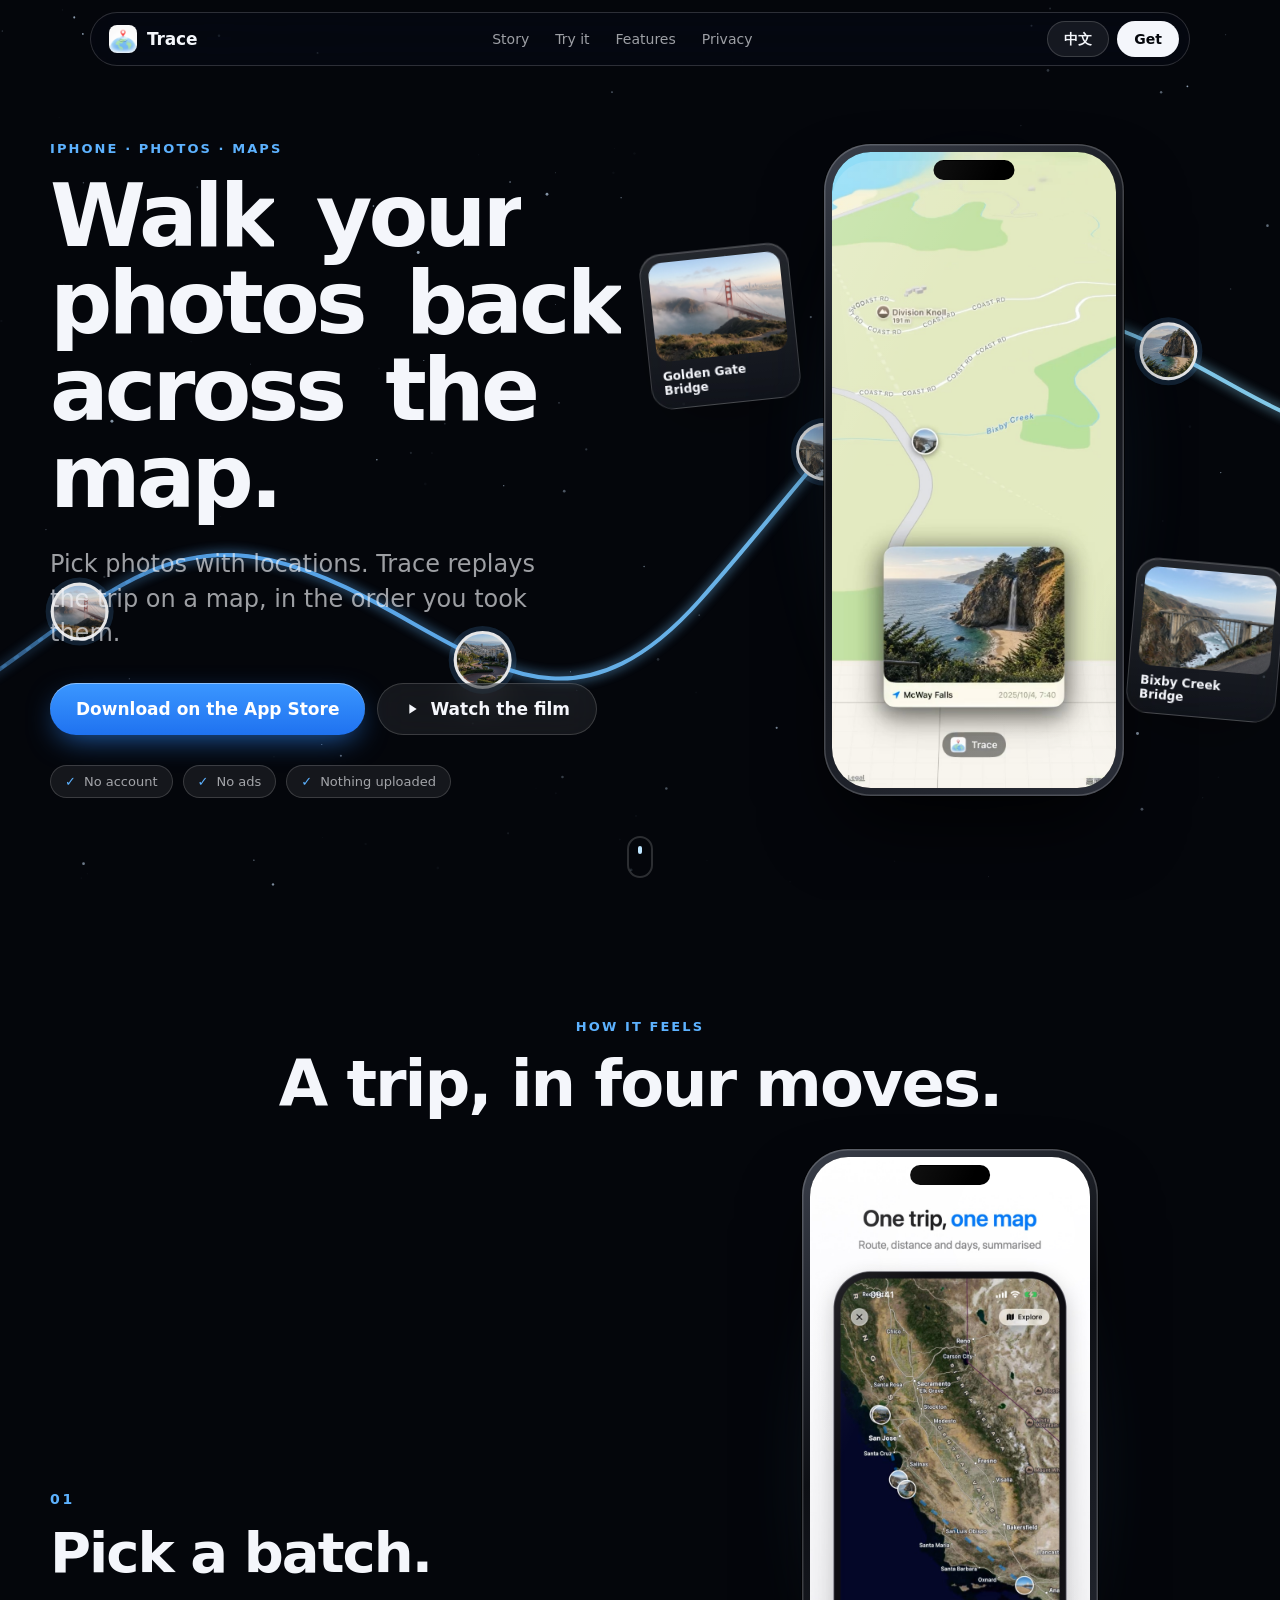
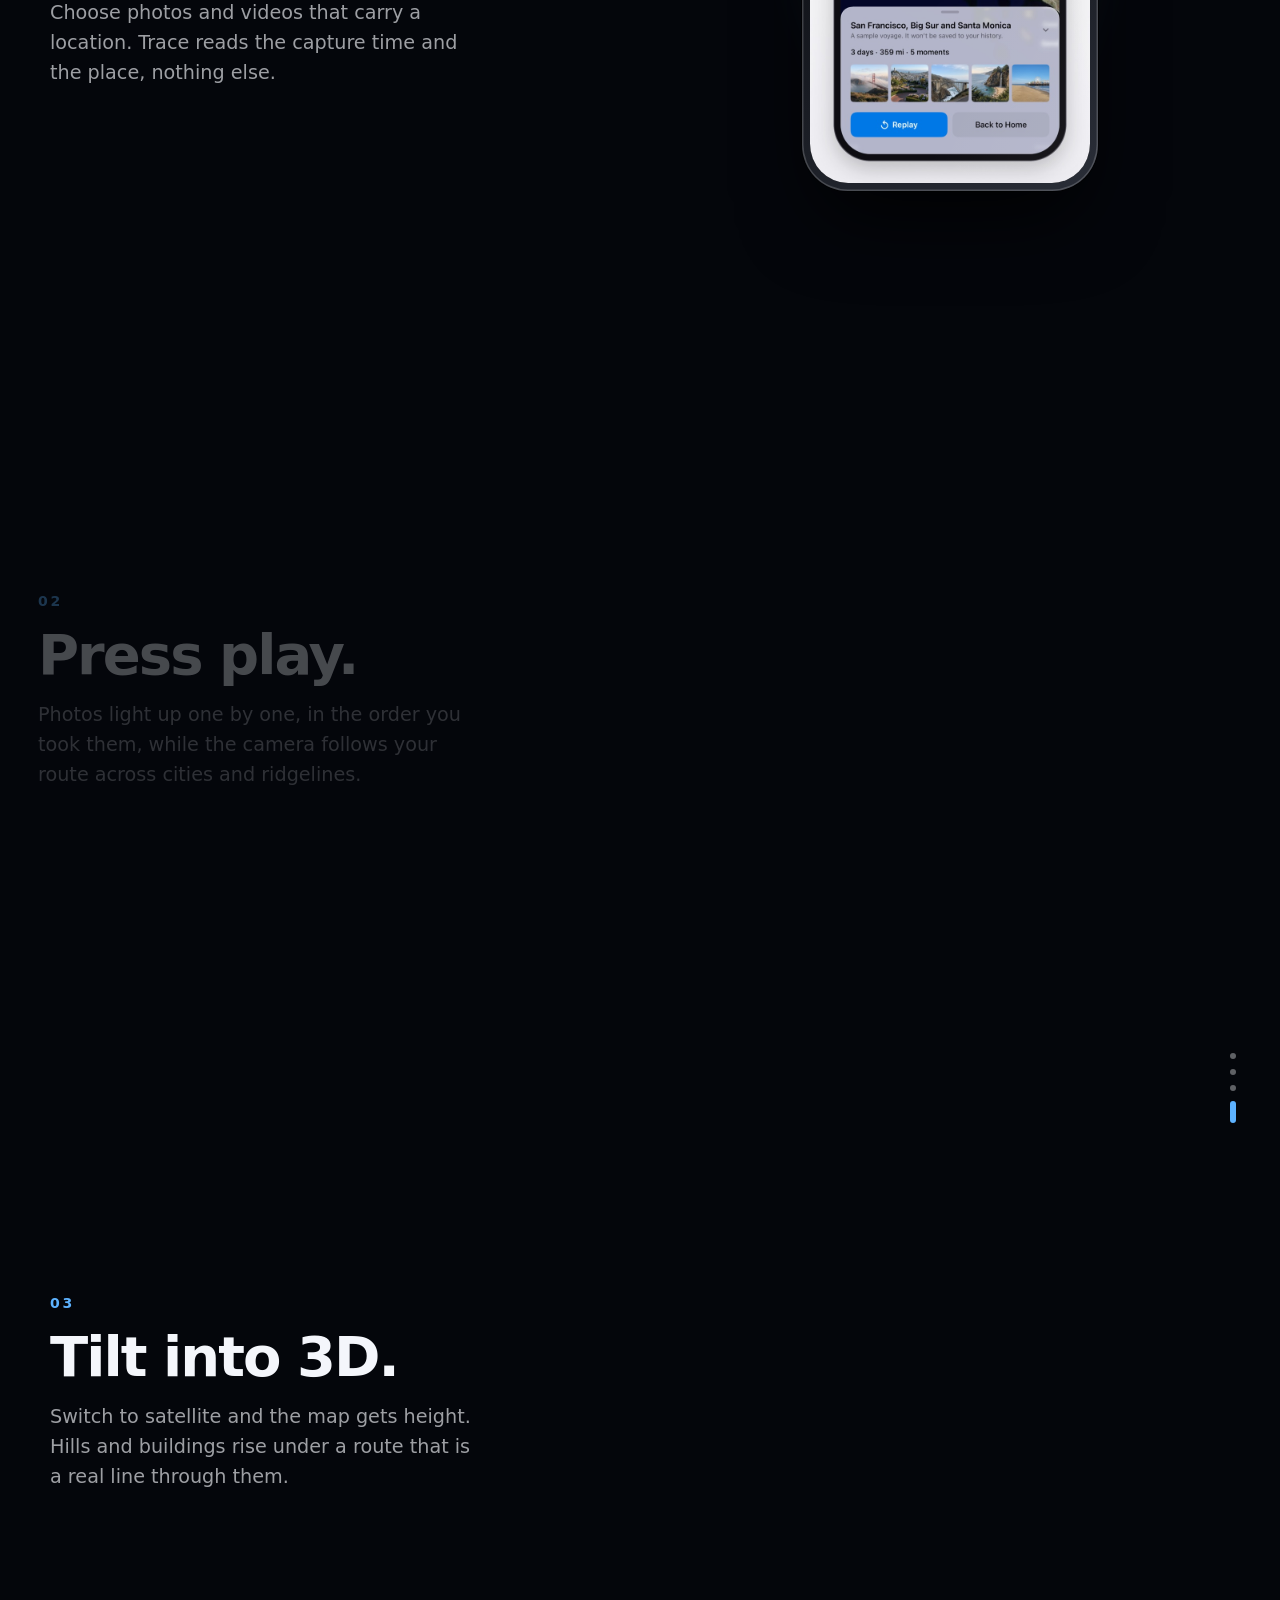
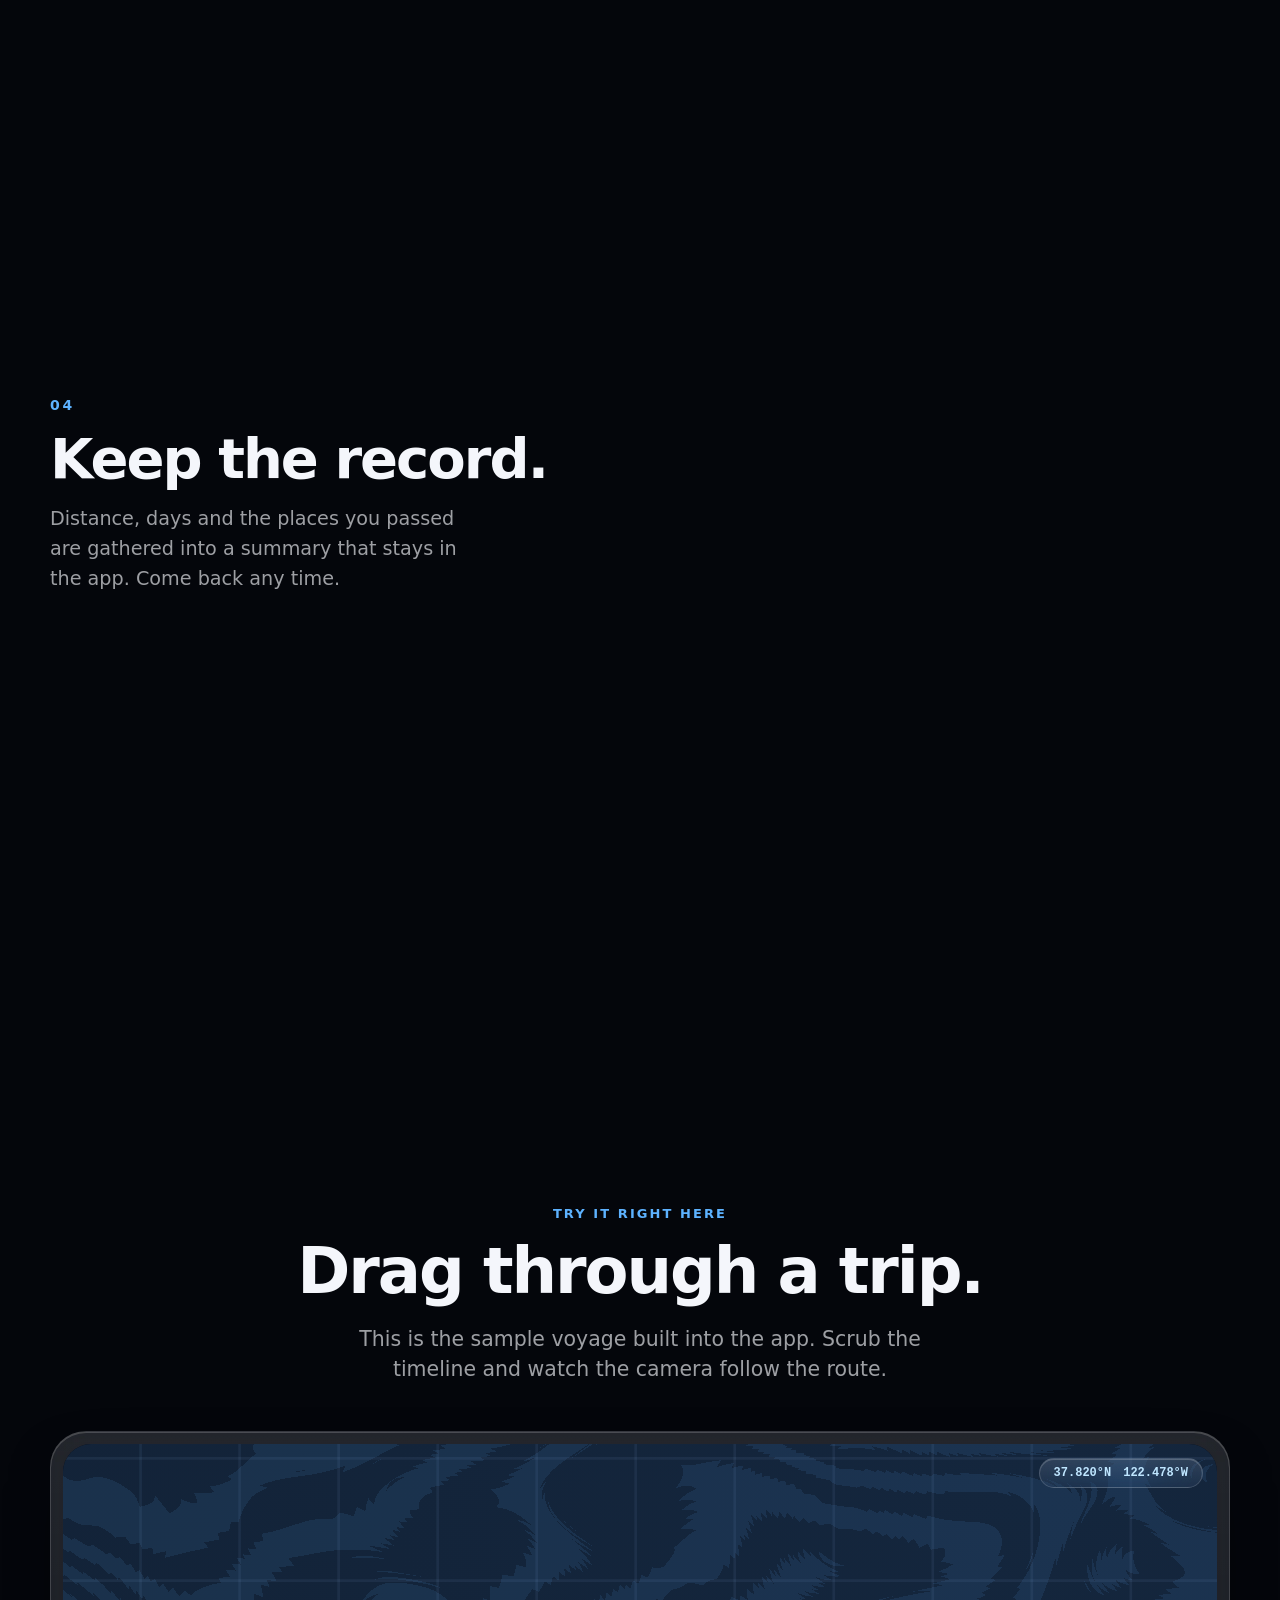
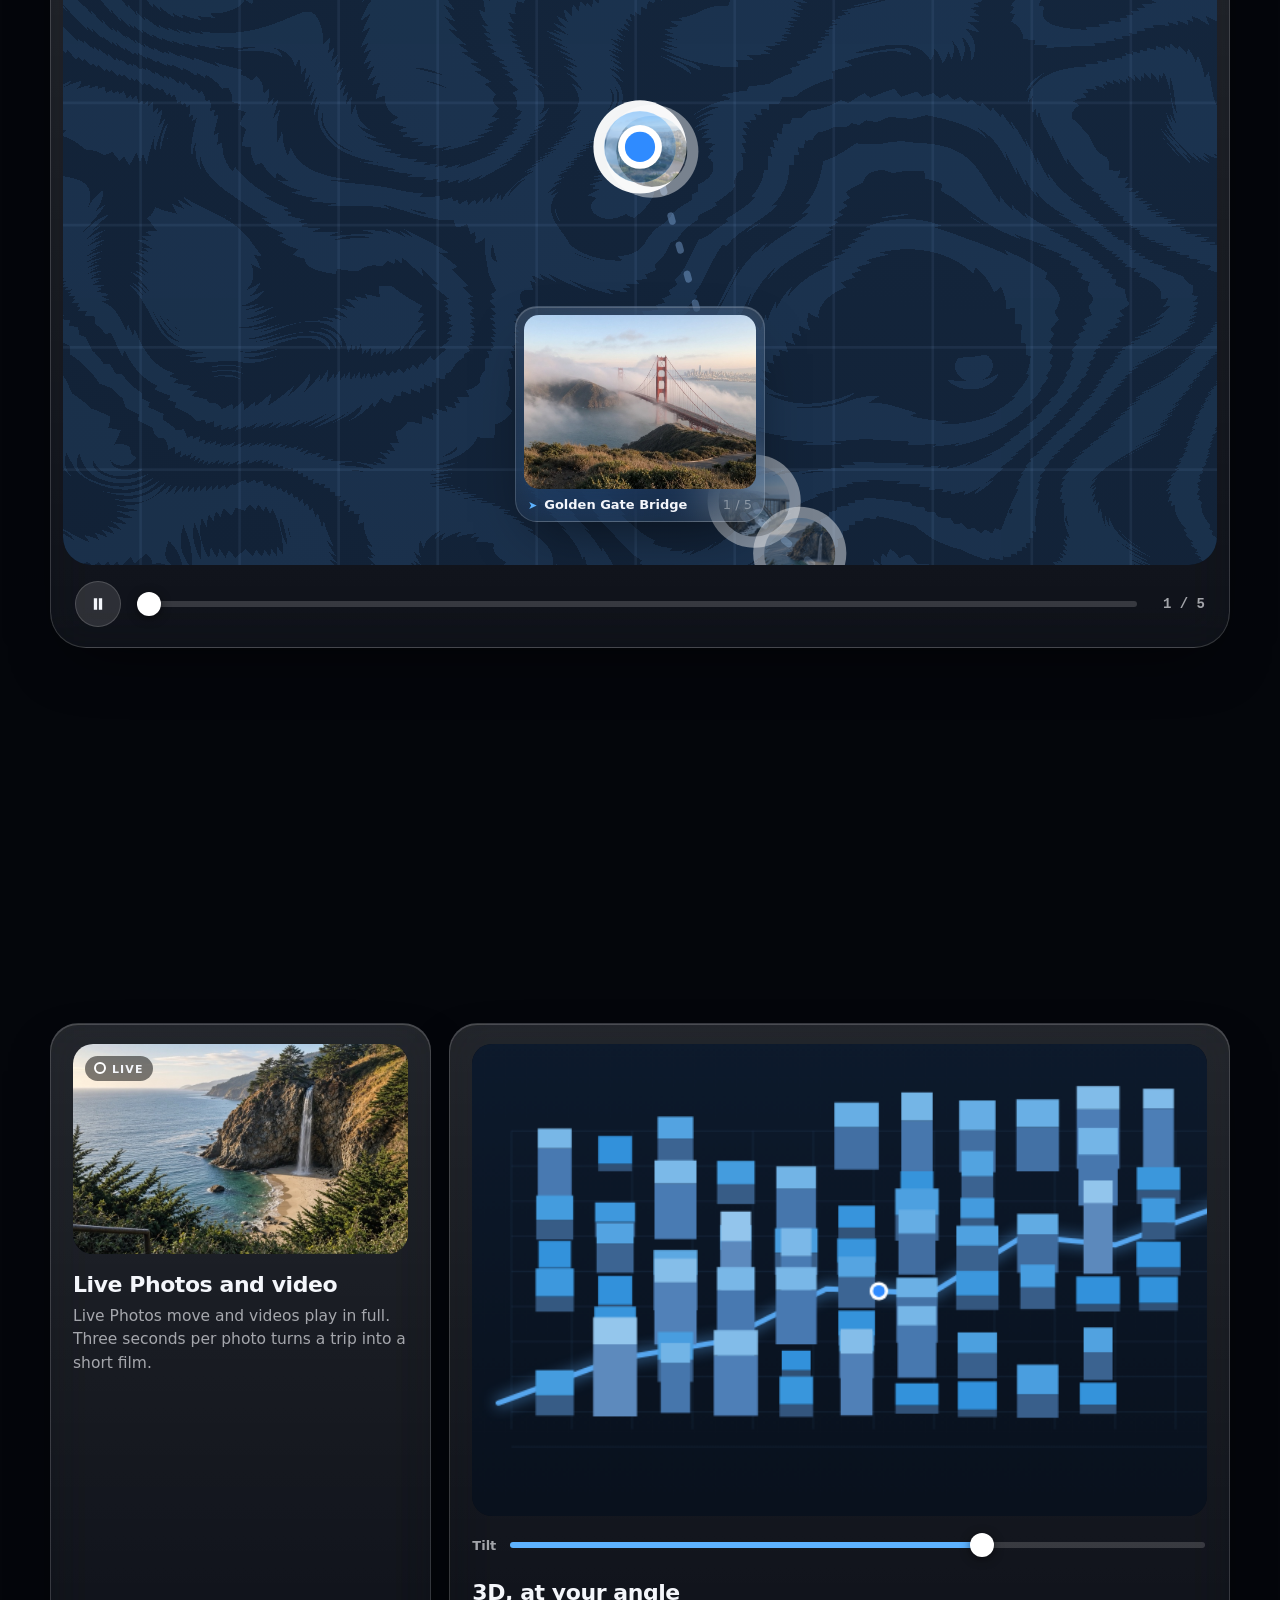
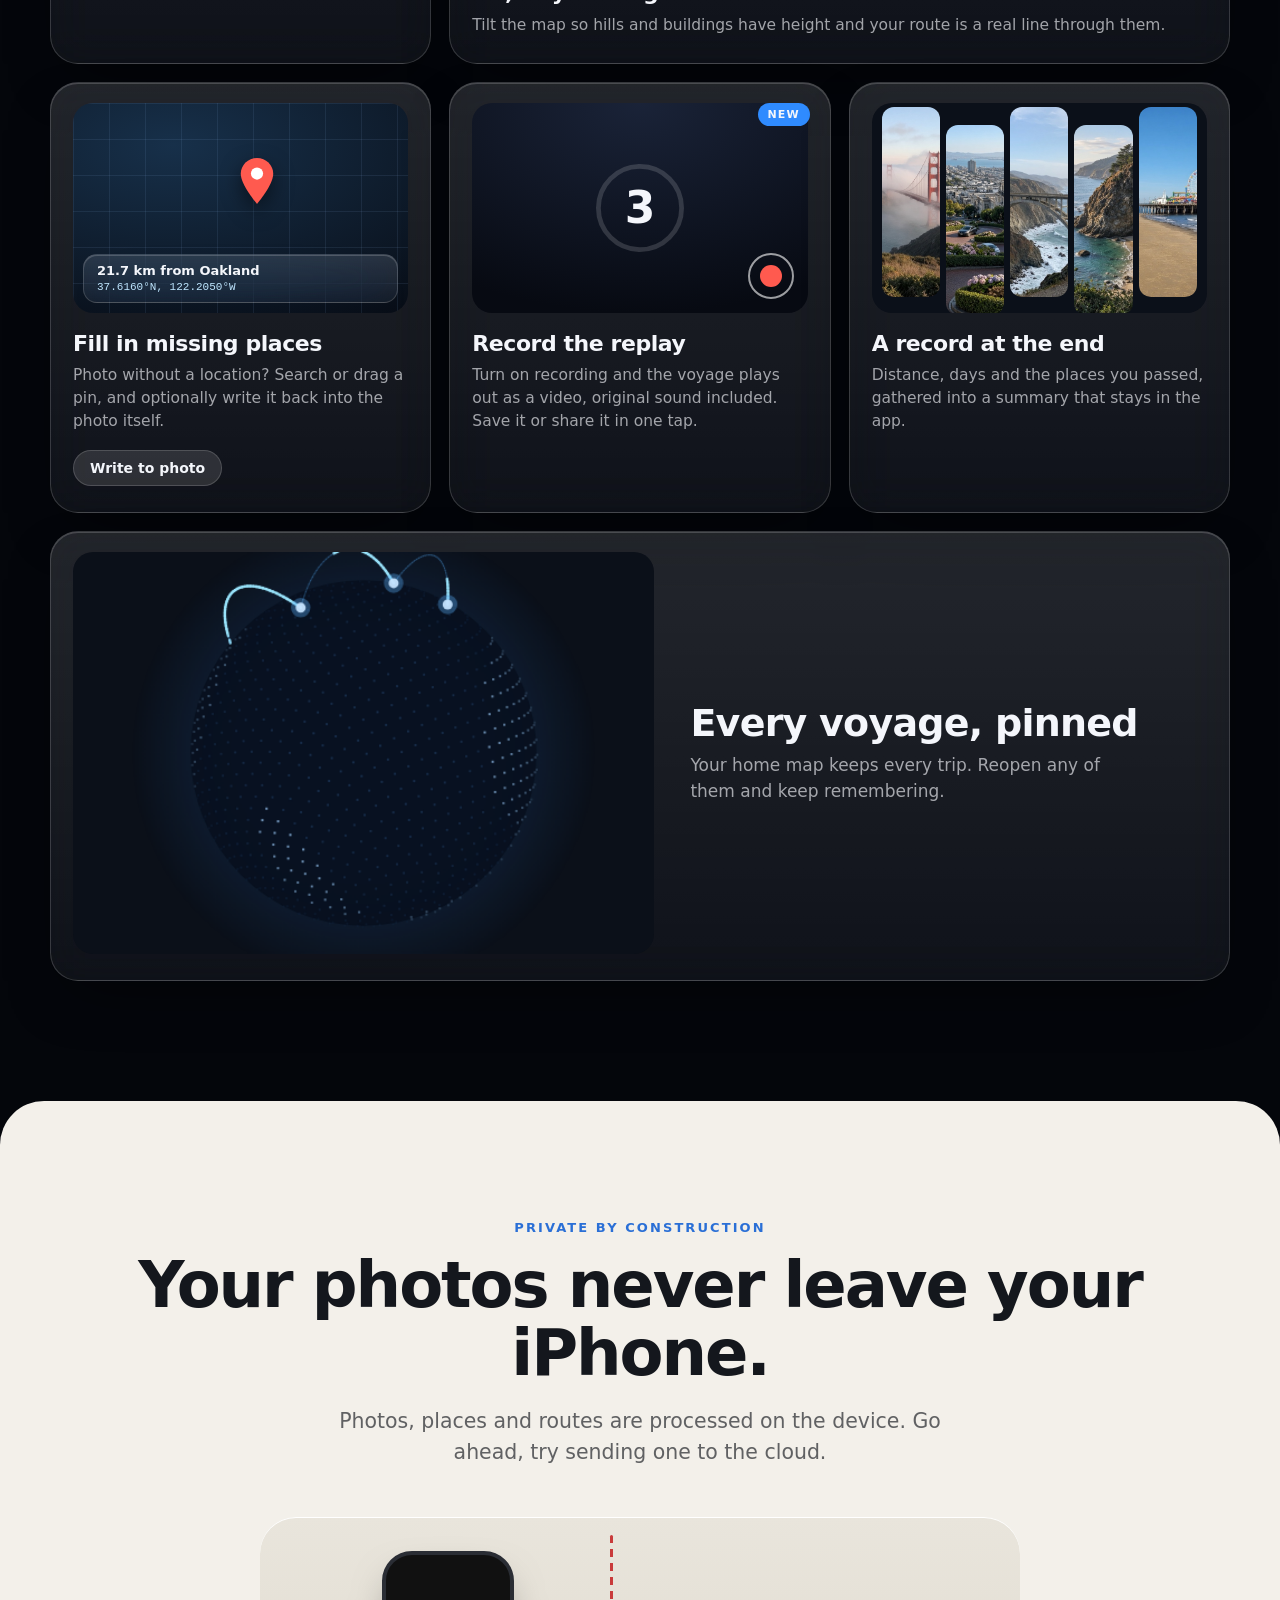
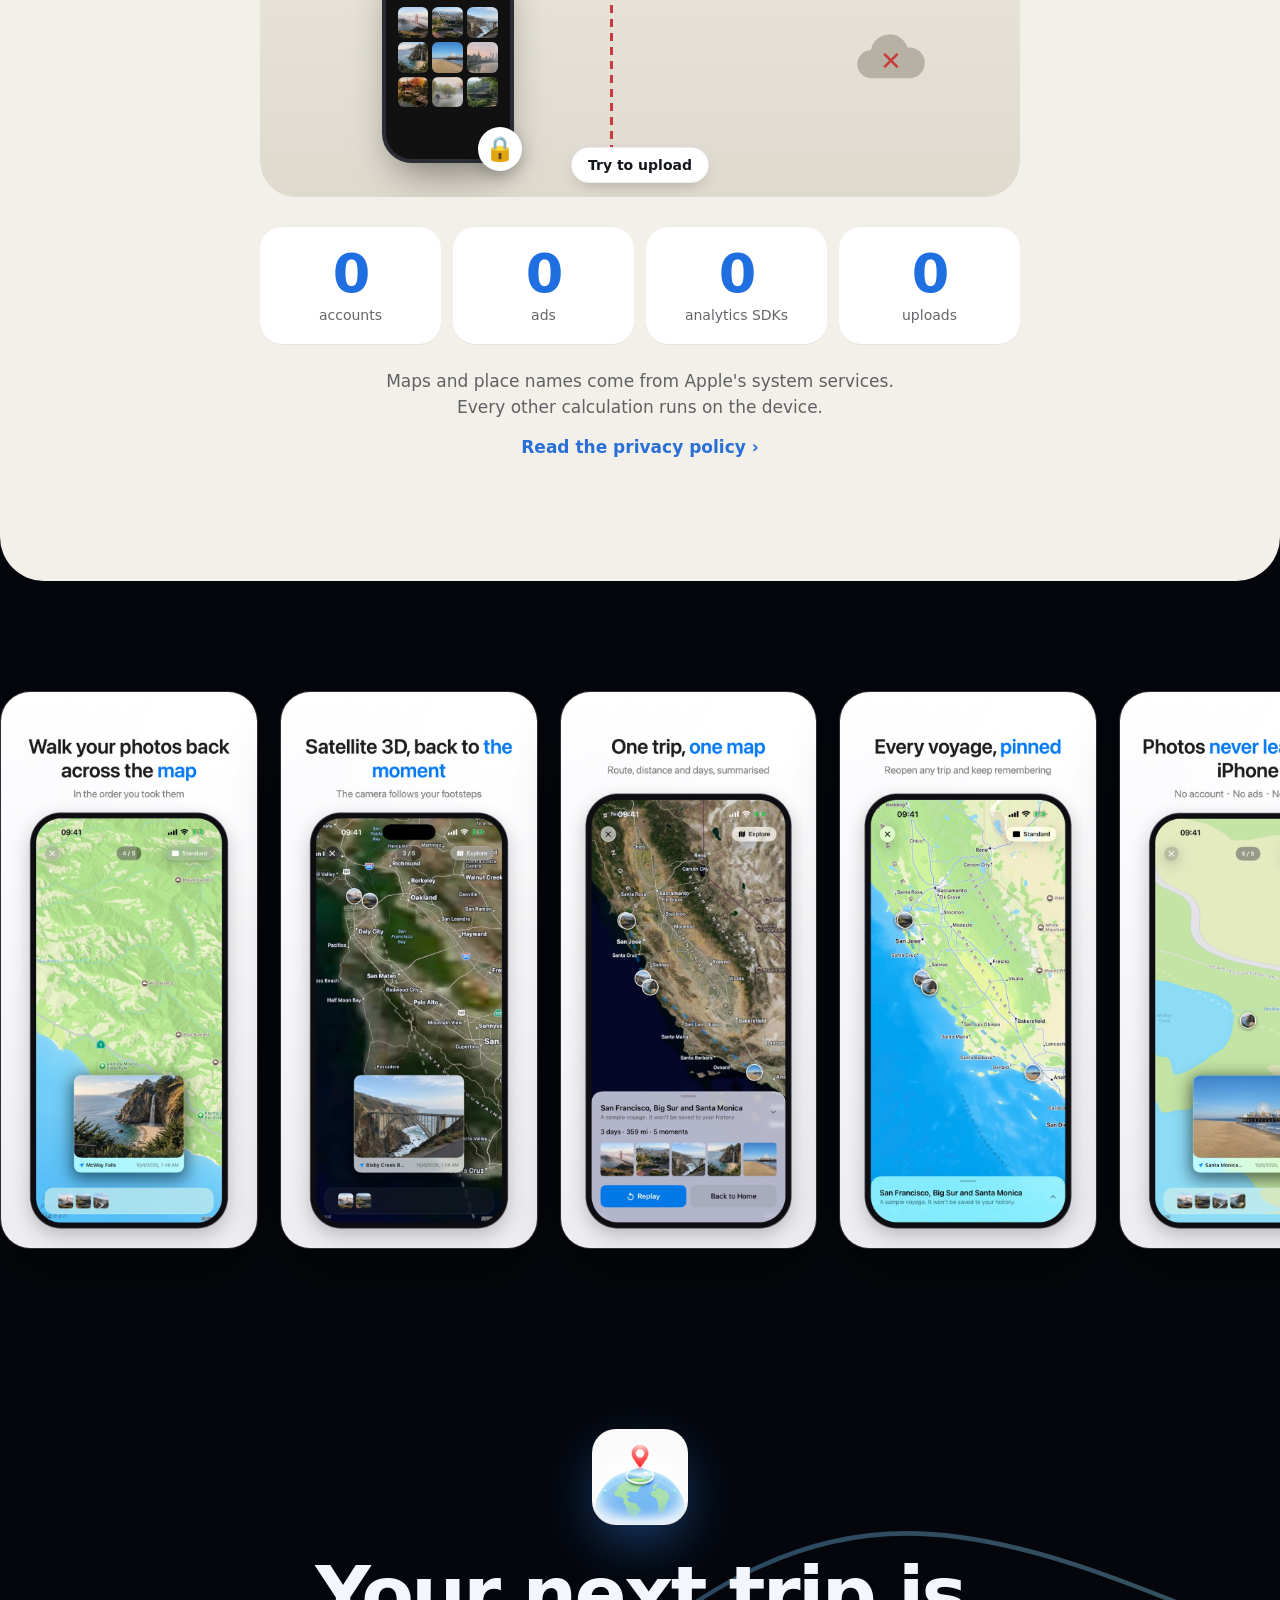
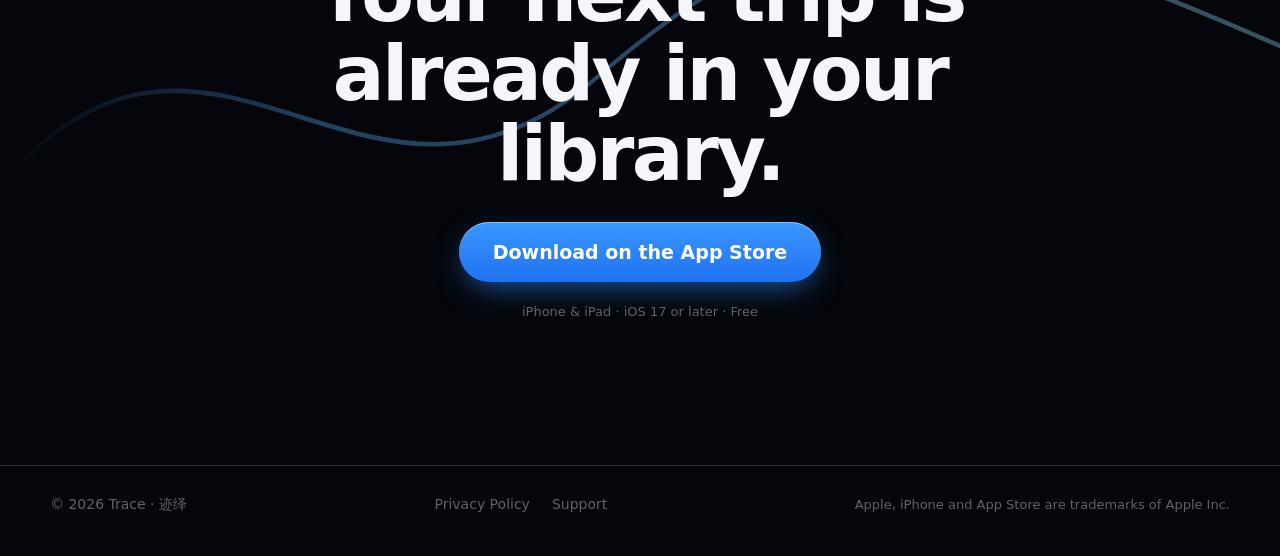
==== index.html @ 9867c567 "feat: Trace 官网 v2（滚动叙事、交互演示、代码生成宣传片） Co-Authored-By: Claude Sonnet 5.5 <noreply@anthropic.com>" ====
<!DOCTYPE html>
<html lang="en">
<head>
<meta charset="utf-8">
<meta name="viewport" content="width=device-width, initial-scale=1, viewport-fit=cover">
<title>Trace · Walk your photos back across the map</title>
<meta name="description" content="Trace (迹绎) replays your photos on a map in the order you took them. 3D satellite view, Live Photos, video export. No account, no ads, no uploads.">
<meta name="theme-color" content="#04060b">
<meta property="og:title" content="Trace · Walk your photos back across the map">
<meta property="og:description" content="Replay every trip on a map. Everything stays on your iPhone.">
<meta property="og:image" content="assets/brand/og.jpg">
<meta name="apple-itunes-app" content="app-id=6769310458">
<link rel="icon" href="assets/brand/icon.png">
<link rel="apple-touch-icon" href="assets/brand/icon.png">
<link rel="stylesheet" href="css/style.css">
</head>
<body>
<canvas id="stars" aria-hidden="true"></canvas>

<!-- NAV -->
<header class="nav" id="nav">
  <a class="nav__brand" href="#top" aria-label="Trace"><img src="assets/brand/icon.png" alt="" width="28" height="28"><span>Trace</span></a>
  <nav class="nav__links" aria-label="Sections">
    <a href="#story" data-i18n="nav_story">Story</a>
    <a href="#scrub" data-i18n="nav_try">Try it</a>
    <a href="#features" data-i18n="nav_features">Features</a>
    <a href="#privacy" data-i18n="nav_privacy">Privacy</a>
  </nav>
  <div class="nav__right">
    <button class="pill pill--ghost" id="langBtn" type="button" aria-label="Language">中文</button>
    <a class="pill pill--solid store" href="https://apps.apple.com/app/id6769310458" data-i18n="get">Get</a>
  </div>
</header>

<main id="top">

<!-- HERO -->
<section class="hero" id="hero">
  <svg class="hero__route" id="heroRoute" viewBox="0 0 1600 900" preserveAspectRatio="xMidYMid slice" aria-hidden="true">
    <defs>
      <linearGradient id="rg" x1="0" x2="1"><stop offset="0" stop-color="#5db2ff" stop-opacity="0"/><stop offset=".25" stop-color="#5db2ff"/><stop offset="1" stop-color="#9be7ff"/></linearGradient>
      <filter id="glow" x="-20%" y="-20%" width="140%" height="140%"><feGaussianBlur stdDeviation="6" result="b"/><feMerge><feMergeNode in="b"/><feMergeNode in="SourceGraphic"/></feMerge></filter>
    </defs>
    <path id="heroPath" d="M-40 760 C 180 720, 260 520, 430 560 S 700 780, 860 600 S 1100 260, 1280 330 S 1500 520, 1660 300" fill="none" stroke="url(#rg)" stroke-width="3" stroke-linecap="round" stroke-dasharray="3 12" opacity=".5"/>
    <path id="heroPathLive" d="M-40 760 C 180 720, 260 520, 430 560 S 700 780, 860 600 S 1100 260, 1280 330 S 1500 520, 1660 300" fill="none" stroke="url(#rg)" stroke-width="4" stroke-linecap="round" filter="url(#glow)"/>
    <g id="heroPins"></g>
  </svg>

  <div class="hero__inner">
    <div class="hero__copy">
      <p class="eyebrow reveal" data-i18n="hero_eyebrow">iPhone · Photos · Maps</p>
      <h1 class="hero__title" id="heroTitle" data-i18n-words="hero_title">Walk your photos back across the map.</h1>
      <p class="hero__sub reveal" data-i18n="hero_sub">Pick photos with locations. Trace replays the trip on a map, in the order you took them.</p>
      <div class="hero__cta reveal">
        <a class="btn btn--primary store" href="https://apps.apple.com/app/id6769310458"><span data-i18n="cta_store">Download on the App Store</span></a>
        <a class="btn btn--glass" href="#film"><svg width="16" height="16" viewBox="0 0 24 24" fill="currentColor" aria-hidden="true"><path d="M8 5v14l11-7z"/></svg><span data-i18n="cta_film">Watch the film</span></a>
      </div>
      <ul class="hero__facts reveal">
        <li data-i18n="fact1">No account</li><li data-i18n="fact2">No ads</li><li data-i18n="fact3">Nothing uploaded</li>
      </ul>
    </div>

    <div class="hero__device" id="heroDevice">
      <div class="device tilt" data-tilt>
        <div class="device__glow"></div>
        <div class="device__body">
          <div class="device__screen">
            <video class="vid" data-vid="std" muted loop playsinline preload="metadata" aria-label="Trace replaying a trip on a 3D map"><source type="video/mp4"></video>
          </div>
          <i class="device__island"></i>
        </div>
      </div>
      <figure class="float float--a glass"><img src="assets/photos/goldengate.jpg" alt=""><figcaption data-i18n="chip_a">Golden Gate Bridge</figcaption></figure>
      <figure class="float float--b glass"><img src="assets/photos/bixby.jpg" alt=""><figcaption data-i18n="chip_b">Bixby Creek Bridge</figcaption></figure>
    </div>
  </div>
  <a class="scrollcue" href="#story" aria-label="Scroll"><span></span></a>
</section>

<!-- STORY (sticky device) -->
<section class="story" id="story">
  <div class="story__head wrap reveal">
    <p class="eyebrow" data-i18n="story_eyebrow">How it feels</p>
    <h2 class="h2" data-i18n="story_title">A trip, in four moves.</h2>
  </div>
  <div class="story__grid wrap">
    <div class="story__steps">
      <article class="step" data-step="0"><span class="step__n">01</span><h3 data-i18n="s1_t">Pick a batch.</h3><p data-i18n="s1_p">Choose photos and videos that carry a location. Trace reads the capture time and the place, nothing else.</p></article>
      <article class="step" data-step="1"><span class="step__n">02</span><h3 data-i18n="s2_t">Press play.</h3><p data-i18n="s2_p">Photos light up one by one, in the order you took them, while the camera follows your route across cities and ridgelines.</p></article>
      <article class="step" data-step="2"><span class="step__n">03</span><h3 data-i18n="s3_t">Tilt into 3D.</h3><p data-i18n="s3_p">Switch to satellite and the map gets height. Hills and buildings rise under a route that is a real line through them.</p></article>
      <article class="step" data-step="3"><span class="step__n">04</span><h3 data-i18n="s4_t">Keep the record.</h3><p data-i18n="s4_p">Distance, days and the places you passed are gathered into a summary that stays in the app. Come back any time.</p></article>
    </div>
    <div class="story__stage">
      <div class="device device--stage" id="stageDevice">
        <div class="device__glow"></div>
        <div class="device__body">
          <div class="device__screen" id="stageScreen" data-active="0">
            <!-- 0: picker -->
            <div class="layer picker" data-layer="0" aria-hidden="true">
              <div class="picker__bar"><b data-i18n="pk_title">Recents</b><span id="pkCount">0</span></div>
              <div class="picker__grid" id="pkGrid"></div>
              <div class="picker__cta glass"><span data-i18n="pk_cta">Start My Voyage</span></div>
            </div>
            <!-- 1: std video -->
            <video class="layer vid" data-layer="1" data-vid="std" muted loop playsinline preload="none" aria-label="Replay on a 3D map"><source type="video/mp4"></video>
            <!-- 2: sat video -->
            <video class="layer vid" data-layer="2" data-vid="sat" muted loop playsinline preload="none" aria-label="Replay on satellite imagery"><source type="video/mp4"></video>
            <!-- 3: summary shot -->
            <img class="layer" data-layer="3" id="stageShot" src="assets/shots/en/3.jpg" alt="Trip summary screen">
          </div>
          <i class="device__island"></i>
        </div>
      </div>
      <div class="story__dots" id="storyDots" aria-hidden="true"><i></i><i></i><i></i><i></i></div>
    </div>
  </div>
</section>

<!-- SCRUB -->
<section class="scrub" id="scrub">
  <div class="wrap">
    <div class="center reveal">
      <p class="eyebrow" data-i18n="scrub_eyebrow">Try it right here</p>
      <h2 class="h2" data-i18n="scrub_title">Drag through a trip.</h2>
      <p class="lede" data-i18n="scrub_sub">This is the sample voyage built into the app. Scrub the timeline and watch the camera follow the route.</p>
    </div>
    <div class="scrub__card glass reveal">
      <div class="map" id="map">
        <svg id="mapSvg" viewBox="0 0 800 520" preserveAspectRatio="xMidYMid slice" aria-label="Interactive route map">
          <defs>
            <radialGradient id="mapbg" cx="50%" cy="40%" r="80%"><stop offset="0" stop-color="#14263d"/><stop offset="1" stop-color="#070b14"/></radialGradient>
            <filter id="terrain" x="0" y="0" width="100%" height="100%" color-interpolation-filters="sRGB"><feTurbulence type="fractalNoise" baseFrequency=".0045 .006" numOctaves="3" seed="12"/><feColorMatrix type="matrix" values="0 0 0 0 .36  0 0 0 0 .66  0 0 0 0 .95  1.4 0 0 0 -.2"/><feComponentTransfer><feFuncA type="discrete" tableValues="0 .22 0 .22 0 .22 0 .22 0 .22 0 .22 0 .22 0 .22"/></feComponentTransfer></filter>
            <filter id="pinglow"><feGaussianBlur stdDeviation="5"/></filter>
            <clipPath id="clipRound"><rect x="0" y="0" width="800" height="520" rx="0"/></clipPath>
          </defs>
          <g id="cam">
            <rect x="-1600" y="-1040" width="4000" height="2600" fill="url(#mapbg)"/>
            <rect x="-1600" y="-1040" width="4000" height="2600" filter="url(#terrain)" opacity=".5"/>
            <g id="grat" stroke="#9cc8ff" stroke-opacity=".07" stroke-width="1"></g>
            <path id="routeBase" fill="none" stroke="#9cc8ff" stroke-opacity=".35" stroke-width="2.5" stroke-dasharray="2 9" stroke-linecap="round"/>
            <path id="routeLive" fill="none" stroke="#5db2ff" stroke-width="4.5" stroke-linecap="round" filter="url(#pinglow)" opacity=".8"/>
            <path id="routeLive2" fill="none" stroke="#bfe6ff" stroke-width="2.5" stroke-linecap="round"/>
            <g id="wps"></g>
            <g id="you"><circle r="22" fill="#5db2ff" opacity=".25"><animate attributeName="r" values="12;28;12" dur="2.4s" repeatCount="indefinite"/><animate attributeName="opacity" values=".4;0;.4" dur="2.4s" repeatCount="indefinite"/></circle><circle r="8" fill="#fff"/><circle r="5.5" fill="#2f8bff"/></g>
          </g>
        </svg>
        <div class="photocard glass" id="photoCard">
          <img id="pcImg" src="" alt="">
          <div class="photocard__meta"><span class="arrow" aria-hidden="true">➤</span><b id="pcName">—</b><span id="pcIdx">1 / 5</span></div>
        </div>
        <div class="map__hud glass"><span id="hudLat">—</span><span id="hudLon">—</span></div>
      </div>
      <div class="scrub__controls">
        <button class="round" id="playBtn" type="button" aria-label="Play"><svg viewBox="0 0 24 24" width="20" height="20" fill="currentColor"><path id="playIcon" d="M8 5v14l11-7z"/></svg></button>
        <input id="scrubRange" type="range" min="0" max="1000" value="0" aria-label="Timeline">
        <span class="scrub__count" id="scrubCount">1 / 5</span>
      </div>
    </div>
  </div>
</section>

<!-- FEATURES -->
<section class="features" id="features">
  <div class="wrap">
    <div class="center reveal">
      <p class="eyebrow" data-i18n="feat_eyebrow">Small details</p>
      <h2 class="h2" data-i18n="feat_title">More than still photos.</h2>
    </div>
    <div class="bento">

      <article class="card glass reveal b-live">
        <div class="card__media live" id="liveCard"><img src="assets/photos/mcway.jpg" alt=""><span class="badge">LIVE</span><i class="shine"></i></div>
        <h3 data-i18n="f1_t">Live Photos and video</h3><p data-i18n="f1_p">Live Photos move and videos play in full. Three seconds per photo turns a trip into a short film.</p>
      </article>

      <article class="card glass reveal b-tilt">
        <div class="card__media tilt3d"><canvas id="tiltCanvas" width="560" height="360"></canvas></div>
        <div class="slider"><span data-i18n="f2_hint">Tilt</span><input type="range" id="pitch" min="0" max="70" value="48" aria-label="Pitch"></div>
        <h3 data-i18n="f2_t">3D, at your angle</h3><p data-i18n="f2_p">Tilt the map so hills and buildings have height and your route is a real line through them.</p>
      </article>

      <article class="card glass reveal b-pin">
        <div class="card__media pinmap" id="pinMap">
          <div class="pinmap__grid"></div>
          <button class="pinmap__pin" id="pin" type="button" aria-label="Drag to place"><svg viewBox="0 0 24 34" width="34" height="46"><path d="M12 0C5.400 0 0 5.200 0 11.700 0 20 12 34 12 34s12-14 12-22.300C24 5.200 18.600 0 12 0z" fill="#ff5a4f"/><circle cx="12" cy="11.500" r="4.500" fill="#fff"/></svg></button>
          <div class="pinmap__label glass"><b id="pinName">—</b><span id="pinCoord">—</span></div>
        </div>
        <h3 data-i18n="f3_t">Fill in missing places</h3><p data-i18n="f3_p">Photo without a location? Search or drag a pin, and optionally write it back into the photo itself.</p>
        <button class="chipbtn" id="writeBtn" type="button" data-i18n="f3_btn">Write to photo</button>
      </article>

      <article class="card glass reveal b-rec">
        <div class="card__media rec" id="recCard">
          <div class="rec__screen">
            <div class="rec__count" id="recCount">3</div>
            <svg class="rec__ring" viewBox="0 0 120 120" aria-hidden="true"><circle cx="60" cy="60" r="52" fill="none" stroke="rgba(255,255,255,.15)" stroke-width="6"/><circle id="recArc" cx="60" cy="60" r="52" fill="none" stroke="#ff5a4f" stroke-width="6" stroke-linecap="round" stroke-dasharray="327" stroke-dashoffset="327" transform="rotate(-90 60 60)"/></svg>
            <div class="rec__done glass" id="recDone"><span>✓</span><b data-i18n="f4_done">Saved to Photos</b></div>
          </div>
          <button class="recbtn" id="recBtn" type="button" aria-label="Record"><i></i></button>
        </div>
        <span class="tag" data-i18n="new">New</span>
        <h3 data-i18n="f4_t">Record the replay</h3><p data-i18n="f4_p">Turn on recording and the voyage plays out as a video, original sound included. Save it or share it in one tap.</p>
      </article>

      <article class="card glass reveal b-sum">
        <div class="card__media strip" id="strip"></div>
        <h3 data-i18n="f5_t">A record at the end</h3><p data-i18n="f5_p">Distance, days and the places you passed, gathered into a summary that stays in the app.</p>
      </article>

      <article class="card glass reveal b-globe">
        <div class="card__media globe"><canvas id="globe" width="520" height="360"></canvas></div>
        <div class="txt"><h3 data-i18n="f6_t">Every voyage, pinned</h3><p data-i18n="f6_p">Your home map keeps every trip. Reopen any of them and keep remembering.</p></div>
      </article>

    </div>
  </div>
</section>

<!-- FILM -->
<section class="film" id="film">
  <div class="wrap">
    <div class="center reveal">
      <p class="eyebrow" data-i18n="film_eyebrow">30 seconds</p>
      <h2 class="h2" data-i18n="film_title">The film.</h2>
    </div>
    <div class="film__frame glass reveal" id="filmFrame">
      <video id="filmVid" playsinline preload="metadata" poster="film/poster-en.jpg" controls>
        <source type="video/mp4">
      </video>
    </div>
  </div>
</section>

<!-- PRIVACY -->
<section class="privacy" id="privacy">
  <div class="wrap">
    <div class="center reveal">
      <p class="eyebrow eyebrow--dark" data-i18n="pv_eyebrow">Private by construction</p>
      <h2 class="h2 h2--dark" data-i18n="pv_title">Your photos never leave your iPhone.</h2>
      <p class="lede lede--dark" data-i18n="pv_sub">Switch airplane mode on. The replay logic doesn't notice, because it never needed the internet.</p>
    </div>
    <div class="pv reveal">
      <div class="pv__scene" id="pvScene">
        <div class="pv__phone"><div class="pv__thumbs" id="pvThumbs"></div><span class="pv__lock">🔒</span></div>
        <div class="pv__wall"></div>
        <div class="pv__cloud"><svg viewBox="0 0 64 44" width="76" height="52"><path d="M16 40a12 12 0 0 1-1-24 16 16 0 0 1 31-2 11 11 0 0 1 3 26z" fill="currentColor"/></svg><b>✕</b></div>
        <div class="pv__air"><button class="chipbtn pv__send" id="sendBtn" type="button"><span data-i18n="pv_air">Try to upload</span></button></div>
      </div>
      <ul class="pv__counts">
        <li><b>0</b><span data-i18n="pv_c1">accounts</span></li>
        <li><b>0</b><span data-i18n="pv_c2">ads</span></li>
        <li><b>0</b><span data-i18n="pv_c3">analytics SDKs</span></li>
        <li><b>0</b><span data-i18n="pv_c4">uploads</span></li>
      </ul>
      <p class="pv__note" data-i18n="pv_note">Maps and place names come from Apple's system services. Every other calculation runs on the device.</p>
      <a class="textlink" href="legal/privacy-policy.html" data-i18n="pv_link">Read the privacy policy</a>
    </div>
  </div>
</section>

<!-- GALLERY -->
<section class="gallery" id="gallery" aria-label="Screenshots">
  <div class="marquee" id="marquee"></div>
</section>

<!-- FINAL CTA -->
<section class="final" id="download">
  <svg class="final__route" viewBox="0 0 1200 300" preserveAspectRatio="none" aria-hidden="true"><path id="finalPath" d="M0 220 C 200 60, 340 280, 560 150 S 900 40, 1200 130" fill="none" stroke="url(#rg)" stroke-width="3" stroke-linecap="round"/></svg>
  <div class="wrap center">
    <img class="final__icon reveal" src="assets/brand/icon.png" alt="" width="96" height="96">
    <h2 class="h1 reveal" data-i18n="final_title">Your next trip is already in your library.</h2>
    <a class="btn btn--primary btn--lg store reveal" href="https://apps.apple.com/app/id6769310458"><span data-i18n="cta_store">Download on the App Store</span></a>
    <p class="fine reveal" data-i18n="final_note">iPhone &amp; iPad · iOS 17 or later · Free</p>
  </div>
</section>
</main>

<footer class="foot">
  <div class="wrap foot__in">
    <span>© 2026 Trace · 迹绎</span>
    <span class="foot__links"><a href="legal/privacy-policy.html" data-i18n="ft_privacy">Privacy Policy</a><a href="legal/support.html" data-i18n="ft_support">Support</a></span>
    <span class="fine" data-i18n="ft_tm">Apple, iPhone and App Store are trademarks of Apple Inc.</span>
  </div>
</footer>

<script src="js/i18n.js"></script>
<script src="js/main.js"></script>
</body>
</html>
---- css/style.css ----
/* Trace · site v2 — night-globe canvas, liquid-glass surfaces, route-line motif */
:root{
  --bg:#04060b;--bg2:#0a0f1a;--ink:#f4f6fb;--mute:rgba(244,246,251,.64);--faint:rgba(244,246,251,.38);
  --glass:rgba(255,255,255,.07);--glass2:rgba(255,255,255,.12);--stroke:rgba(255,255,255,.16);
  --blue:#2f8bff;--sky:#5db2ff;--ice:#bfe6ff;--red:#ff5a4f;--warm:#ffb86b;
  --paper:#f3f0ea;--paper-ink:#14171d;
  --r-xl:36px;--r-lg:28px;--r-md:20px;
  --f:-apple-system,BlinkMacSystemFont,"SF Pro Display","SF Pro Text","PingFang SC","Hiragino Sans GB","Segoe UI",system-ui,sans-serif;
  --ease:cubic-bezier(.2,.8,.2,1);
}
*{box-sizing:border-box}
html{scroll-behavior:smooth;scroll-padding-top:72px;-webkit-text-size-adjust:100%}
body{margin:0;background:var(--bg);color:var(--ink);font:400 17px/1.55 var(--f);-webkit-font-smoothing:antialiased;overflow-x:hidden}
img,video,canvas,svg{display:block;max-width:100%}
a{color:inherit;text-decoration:none}
button{font:inherit;color:inherit;cursor:pointer}
:focus-visible{outline:2px solid var(--sky);outline-offset:3px;border-radius:8px}
#stars{position:fixed;inset:0;width:100%;height:100%;z-index:-1;pointer-events:none}
[data-i18n-words] .w{display:inline-block;overflow:hidden;vertical-align:top;padding-bottom:.12em;margin-bottom:-.12em}
[data-i18n-words] .w>span{display:inline-block;transform:translateY(110%);transition:transform 1s var(--ease)}
.in [data-i18n-words] .w>span,[data-i18n-words].in .w>span{transform:none}

.wrap{width:min(1180px,100% - 40px);margin:0 auto}
.center{text-align:center}
.eyebrow{font:600 13px/1 var(--f);letter-spacing:.16em;text-transform:uppercase;color:var(--sky);margin:0 0 18px}
.eyebrow--dark{color:#2a6fd6}
.h1{font:700 clamp(38px,6vw,78px)/1.04 var(--f);letter-spacing:-.035em;margin:0 0 28px}
.h2{font:700 clamp(34px,5vw,64px)/1.06 var(--f);letter-spacing:-.032em;margin:0 0 18px}
.h2--dark{color:var(--paper-ink)}
.lede{font:400 clamp(17px,1.6vw,21px)/1.5 var(--f);color:var(--mute);max-width:640px;margin:0 auto}
.lede--dark{color:rgba(20,23,29,.66)}
.fine{font-size:13px;color:var(--faint)}

.glass{background:linear-gradient(180deg,rgba(255,255,255,.13),rgba(255,255,255,.05));border:1px solid var(--stroke);-webkit-backdrop-filter:blur(22px) saturate(160%);backdrop-filter:blur(22px) saturate(160%);box-shadow:0 1px 0 rgba(255,255,255,.18) inset,0 24px 60px -24px rgba(0,0,0,.6)}

.pill{display:inline-flex;align-items:center;height:36px;padding:0 16px;border-radius:999px;font:600 14px/1 var(--f);border:1px solid transparent;transition:transform .15s,background .2s}
.pill:active,.btn:active{transform:scale(.96)}
.pill--ghost{background:var(--glass);border-color:var(--stroke);color:var(--ink)}
.pill--solid{background:var(--ink);color:#05070c}
.btn{display:inline-flex;align-items:center;gap:10px;height:52px;padding:0 26px;border-radius:999px;font:600 17px/1 var(--f);transition:transform .15s,box-shadow .3s}
.btn--primary{background:linear-gradient(180deg,#3b97ff,#1f72f0);color:#fff;box-shadow:0 10px 30px -8px rgba(47,139,255,.7),0 1px 0 rgba(255,255,255,.4) inset}
.btn--primary:hover{box-shadow:0 14px 40px -8px rgba(47,139,255,.9),0 1px 0 rgba(255,255,255,.4) inset}
.btn--glass{background:var(--glass);border:1px solid var(--stroke);-webkit-backdrop-filter:blur(18px);backdrop-filter:blur(18px)}
.btn--lg{height:60px;padding:0 34px;font-size:19px}
.textlink{display:inline-block;margin-top:14px;color:#2a6fd6;font-weight:600}
.textlink::after{content:" ›"}

/* nav */
.nav{position:fixed;top:12px;left:50%;transform:translateX(-50%);z-index:50;width:min(1100px,100% - 24px);display:flex;align-items:center;justify-content:space-between;gap:16px;padding:8px 10px 8px 18px;border-radius:999px;background:rgba(10,14,24,.35);border:1px solid var(--stroke);-webkit-backdrop-filter:blur(24px) saturate(170%);backdrop-filter:blur(24px) saturate(170%);transition:background .3s,transform .4s var(--ease)}
.nav.solid{background:rgba(8,11,19,.78)}
.nav__brand{display:flex;align-items:center;gap:10px;font:700 17px/1 var(--f);letter-spacing:-.01em}
.nav__brand img{border-radius:8px}
.nav__links{display:flex;gap:26px;font:500 14px/1 var(--f);color:var(--mute)}
.nav__links a{transition:color .2s}.nav__links a:hover{color:var(--ink)}
.nav__right{display:flex;gap:8px}

/* reveal */
.reveal{opacity:0;transform:translateY(28px);transition:opacity .9s var(--ease),transform .9s var(--ease);transition-delay:var(--d,0s)}
.reveal.in{opacity:1;transform:none}

/* device */
.device{position:relative;width:min(300px,64vw);aspect-ratio:884/1920;margin:0 auto}
.device__glow{position:absolute;inset:-18% -30%;background:radial-gradient(closest-side,rgba(93,178,255,.38),transparent 70%);filter:blur(30px);z-index:-1}
.device__body{position:absolute;inset:0;border-radius:15.5% / 7.2%;padding:2.6%;background:linear-gradient(145deg,#3a3f4a,#0d0f14 40%,#2a2e38);box-shadow:0 0 0 1.5px rgba(255,255,255,.18) inset,0 40px 80px -20px rgba(0,0,0,.85),0 0 0 1px rgba(0,0,0,.6)}
.device__screen{position:relative;width:100%;height:100%;border-radius:13.6% / 6.3%;overflow:hidden;background:#000}
.device__screen video,.device__screen img{position:absolute;inset:0;width:100%;height:100%;object-fit:cover}
.device__island{position:absolute;top:2.5%;left:50%;width:27%;height:3.1%;transform:translateX(-50%);background:#000;border-radius:99px}
.device__body::after{content:"";position:absolute;inset:2.6%;border-radius:13.6% / 6.3%;background:linear-gradient(115deg,rgba(255,255,255,.16),transparent 30%,transparent 70%,rgba(255,255,255,.06));pointer-events:none}
.tilt{transform-style:preserve-3d;transition:transform .25s ease-out;will-change:transform}

/* hero */
.hero{position:relative;min-height:100svh;display:flex;align-items:center;padding:110px 0 70px;overflow:hidden}
.hero__route{position:absolute;inset:0;width:100%;height:100%;z-index:0;opacity:.9}
.hero__inner{position:relative;z-index:2;width:min(1180px,100% - 40px);margin:0 auto;display:grid;grid-template-columns:1.1fr .9fr;gap:40px;align-items:center}
.hero__title{font:700 clamp(44px,6.8vw,98px)/1 var(--f);letter-spacing:-.045em;margin:0 0 26px}
.hero__title .w:nth-child(n){margin-right:.18em}
.hero__sub{font:400 clamp(18px,1.9vw,24px)/1.45 var(--f);color:var(--mute);max-width:520px;margin:0 0 32px}
.hero__cta{display:flex;gap:12px;flex-wrap:wrap}
.hero__facts{list-style:none;display:flex;gap:10px;flex-wrap:wrap;padding:0;margin:30px 0 0}
.hero__facts li{font:500 13px/1 var(--f);color:var(--mute);padding:9px 14px;border-radius:99px;border:1px solid var(--stroke);background:var(--glass)}
.hero__facts li::before{content:"✓";color:var(--sky);margin-right:8px}
.hero__device{position:relative;perspective:1200px}
.float{position:absolute;margin:0;padding:8px 8px 10px;border-radius:22px;width:150px;font:600 12px/1.2 var(--f);animation:bob 7s ease-in-out infinite}
.float img{width:100%;aspect-ratio:4/3;object-fit:cover;border-radius:14px;margin-bottom:8px}
.float figcaption{padding:0 4px}
.float--a{left:-14%;top:16%;transform:rotate(-6deg)}
.float--b{right:-10%;bottom:12%;transform:rotate(5deg);animation-delay:-3s}
@keyframes bob{50%{translate:0 -12px}}
.scrollcue{position:absolute;bottom:22px;left:50%;width:26px;height:42px;border:2px solid var(--stroke);border-radius:99px;transform:translateX(-50%);z-index:3}
.scrollcue span{position:absolute;left:50%;top:8px;width:4px;height:8px;margin-left:-2px;border-radius:4px;background:var(--ice);animation:cue 1.8s infinite}
@keyframes cue{0%{opacity:0;transform:translateY(0)}30%{opacity:1}100%{opacity:0;transform:translateY(14px)}}

/* story */
.story{position:relative;padding:120px 0 60px}
.story__head{text-align:center;margin-bottom:30px}
.story__grid{display:grid;grid-template-columns:1fr 1fr;gap:60px}
.story__steps{padding:10vh 0 20vh}
.step{min-height:78vh;display:flex;flex-direction:column;justify-content:center;opacity:.28;transition:opacity .5s,transform .5s var(--ease);transform:translateX(-12px)}
.step.on{opacity:1;transform:none}
.step__n{font:700 14px/1 var(--f);letter-spacing:.2em;color:var(--sky);margin-bottom:18px}
.step h3{font:700 clamp(34px,4.4vw,56px)/1.04 var(--f);letter-spacing:-.035em;margin:0 0 16px}
.step p{font-size:clamp(17px,1.5vw,20px);color:var(--mute);max-width:430px;margin:0}
.story__stage{position:relative}
.story__stage .device{position:sticky;top:calc(50vh - min(310px,34vh));width:min(310px,38vh * .46 * 2.1);width:min(300px,34vh*.46*2.1,70vw)}
.story__dots{position:absolute;right:-6px;top:50%;display:flex;flex-direction:column;gap:10px;transform:translateY(-50%)}
.story__dots i{width:6px;height:6px;border-radius:50%;background:var(--faint);transition:.3s}
.story__dots i.on{background:var(--sky);height:22px;border-radius:6px}
.layer{position:absolute;inset:0;width:100%;height:100%;opacity:0;transition:opacity .6s ease;object-fit:cover}
#stageScreen[data-active="0"] [data-layer="0"],#stageScreen[data-active="1"] [data-layer="1"],#stageScreen[data-active="2"] [data-layer="2"],#stageScreen[data-active="3"] [data-layer="3"]{opacity:1}
.picker{background:#f2f2f7;color:#111;padding:14% 5% 4%;display:flex;flex-direction:column;gap:3%}
.picker__bar{display:flex;justify-content:space-between;align-items:baseline;font:700 17px/1 var(--f);padding:0 2%}
.picker__bar span{font:600 13px/1 var(--f);color:#0a64d8}
.picker__grid{display:grid;grid-template-columns:repeat(3,1fr);gap:3px;flex:1;align-content:start}
.picker__grid div{position:relative;aspect-ratio:1;background-size:cover;background-position:center;overflow:hidden;border-radius:4px}
.picker__grid div::after{content:"";position:absolute;right:5px;top:5px;width:18px;height:18px;border-radius:50%;border:1.5px solid #fff;background:rgba(0,0,0,.18);transition:.3s}
.picker__grid div.sel::after{background:#2f8bff;border-color:#fff;content:"✓";color:#fff;font:700 11px/15px var(--f);text-align:center}
.picker__grid div.sel{outline:3px solid #2f8bff;outline-offset:-3px}
.picker__cta{position:absolute;left:6%;right:6%;bottom:3.5%;height:46px;border-radius:99px;background:#2f8bff!important;color:#fff;display:flex;align-items:center;justify-content:center;font:600 15px/1 var(--f);border:0;transform:translateY(0)}

/* scrub */
.scrub{padding:120px 0}
.scrub .center{margin-bottom:46px}
.scrub__card{border-radius:var(--r-xl);padding:12px;overflow:hidden}
.map{position:relative;border-radius:var(--r-lg);overflow:hidden;aspect-ratio:16/10;background:#070b14;touch-action:pan-y}
.map svg{position:absolute;inset:0;width:100%;height:100%}
.photocard{position:absolute;left:50%;bottom:6%;width:min(250px,44%);transform:translateX(-50%);border-radius:22px;padding:8px 8px 6px;transition:opacity .4s}
.photocard img{width:100%;aspect-ratio:4/3;object-fit:cover;border-radius:15px}
.photocard__meta{display:flex;align-items:center;gap:7px;padding:8px 4px 2px;font:600 13px/1.2 var(--f)}
.photocard__meta .arrow{color:var(--sky);font-size:11px}
.photocard__meta b{font-weight:600;flex:1;white-space:nowrap;overflow:hidden;text-overflow:ellipsis}
.photocard__meta span:last-child{font-weight:500;color:var(--faint)}
.map__hud{position:absolute;right:14px;top:14px;display:flex;gap:12px;padding:8px 14px;border-radius:99px;font:600 12px/1 ui-monospace,"SF Mono",Menlo,monospace;color:var(--ice)}
.scrub__controls{display:flex;align-items:center;gap:14px;padding:16px 12px 8px}
.round{flex:none;width:46px;height:46px;border-radius:50%;border:1px solid var(--stroke);background:var(--glass2);display:grid;place-items:center;transition:transform .15s}
.round:active{transform:scale(.92)}
.scrub__count{font:600 14px/1 ui-monospace,"SF Mono",Menlo,monospace;color:var(--mute);min-width:52px;text-align:right}
input[type=range]{-webkit-appearance:none;appearance:none;flex:1;height:30px;background:transparent;cursor:pointer;--p:0%}
input[type=range]::-webkit-slider-runnable-track{height:6px;border-radius:99px;background:linear-gradient(90deg,var(--sky) var(--p),rgba(255,255,255,.16) var(--p))}
input[type=range]::-moz-range-track{height:6px;border-radius:99px;background:rgba(255,255,255,.16)}
input[type=range]::-moz-range-progress{height:6px;border-radius:99px;background:var(--sky)}
input[type=range]::-webkit-slider-thumb{-webkit-appearance:none;width:24px;height:24px;margin-top:-9px;border-radius:50%;background:#fff;box-shadow:0 2px 10px rgba(0,0,0,.5)}
input[type=range]::-moz-range-thumb{width:24px;height:24px;border:0;border-radius:50%;background:#fff}

/* features */
.features{padding:100px 0 120px}
.features .center{margin-bottom:56px}
.bento{display:grid;grid-template-columns:repeat(6,1fr);gap:18px}
.card{position:relative;border-radius:var(--r-lg);padding:20px 22px 26px;overflow:hidden}
.card h3{font:700 22px/1.15 var(--f);letter-spacing:-.02em;margin:18px 0 8px}
.card p{margin:0;color:var(--mute);font-size:15.5px;line-height:1.5}
.card__media{border-radius:20px;overflow:hidden;position:relative;aspect-ratio:16/10;background:#0b1019}
.b-live{grid-column:span 2}.b-tilt{grid-column:span 4}.b-pin{grid-column:span 2}.b-rec{grid-column:span 2}.b-sum{grid-column:span 2}.b-globe{grid-column:span 6}
.b-globe{display:grid;grid-template-columns:1.1fr 1fr;gap:24px;align-items:center}.b-globe .card__media{aspect-ratio:auto;height:100%;min-height:280px}
.b-globe .txt{align-self:center;padding:0 12px}.b-globe .txt h3{font-size:clamp(26px,3vw,38px);margin-top:0}.b-globe .txt p{font-size:17px;max-width:420px}
.live img{width:100%;height:100%;object-fit:cover;transform:scale(1.02);transition:transform 6s ease-out}
.live:hover img,.live.on img{transform:scale(1.14) translate(-2%,-1%)}
.badge{position:absolute;left:12px;top:12px;font:700 11px/1 var(--f);letter-spacing:.1em;padding:6px 9px;border-radius:99px;background:rgba(0,0,0,.5);-webkit-backdrop-filter:blur(8px);backdrop-filter:blur(8px)}
.badge::before{content:"";display:inline-block;width:8px;height:8px;margin-right:6px;border-radius:50%;border:2px solid #fff;vertical-align:-1px}
.shine{position:absolute;inset:0;background:linear-gradient(110deg,transparent 35%,rgba(255,255,255,.28) 50%,transparent 65%);transform:translateX(-120%)}
.live.on .shine,.live:hover .shine{transform:translateX(120%);transition:transform 1.6s ease}
.tilt3d{aspect-ratio:560/360}.tilt3d canvas{width:100%;height:100%}
.slider{display:flex;align-items:center;gap:12px;margin-top:12px;font:600 13px/1 var(--f);color:var(--mute)}
.pinmap{cursor:crosshair;touch-action:none;background:radial-gradient(120% 100% at 30% 20%,#17304a,#080d16)}
.pinmap__grid{position:absolute;inset:0;background-image:linear-gradient(rgba(156,200,255,.09) 1px,transparent 1px),linear-gradient(90deg,rgba(156,200,255,.09) 1px,transparent 1px);background-size:36px 36px}
.pinmap__pin{position:absolute;left:55%;top:48%;width:34px;height:46px;margin:-46px 0 0 -17px;border:0;background:none;padding:0;cursor:grab;filter:drop-shadow(0 8px 10px rgba(0,0,0,.5));touch-action:none}
.pinmap__pin.drag{cursor:grabbing;transform:translateY(-8px) scale(1.08)}
.pinmap__label{position:absolute;left:10px;right:10px;bottom:10px;display:flex;flex-direction:column;gap:3px;padding:9px 13px;border-radius:14px;font:600 13px/1.1 var(--f)}
.pinmap__label span{font:500 11px/1 ui-monospace,"SF Mono",Menlo,monospace;color:var(--ice)}
.chipbtn{margin-top:16px;padding:10px 16px;border-radius:99px;border:1px solid var(--stroke);background:var(--glass2);font:600 14px/1 var(--f);transition:.3s}
.chipbtn.ok{background:rgba(52,199,89,.2);border-color:rgba(52,199,89,.6);color:#8bf0a8}
.rec{display:grid;place-items:center;background:radial-gradient(100% 100% at 50% 0,#1a2338,#070a12)}
.rec__screen{position:relative;width:96px;height:96px;display:grid;place-items:center}
.rec__count{position:absolute;font:700 44px/1 var(--f);transition:opacity .2s}
.rec__ring{position:absolute;inset:0;width:100%;height:100%}
.rec__done{position:absolute;display:flex;align-items:center;gap:8px;padding:10px 14px;border-radius:99px;font:600 13px/1 var(--f);white-space:nowrap;opacity:0;transform:scale(.8);transition:.4s var(--ease)}
.rec__done span{color:#8bf0a8}
.rec.done .rec__done{opacity:1;transform:none}.rec.done .rec__count,.rec.done .rec__ring{opacity:0}
.recbtn{position:absolute;right:14px;bottom:14px;width:46px;height:46px;border-radius:50%;border:2px solid rgba(255,255,255,.6);background:transparent;display:grid;place-items:center}
.recbtn i{width:22px;height:22px;border-radius:50%;background:var(--red);transition:.3s}
.rec.run .recbtn i{border-radius:6px;width:16px;height:16px}
.tag{position:absolute;right:20px;top:20px;font:700 11px/1 var(--f);letter-spacing:.1em;text-transform:uppercase;padding:6px 10px;border-radius:99px;background:var(--blue)}
.strip{display:flex;gap:6px;padding:10px;align-items:stretch;background:#0b1019}
.strip div{flex:1;border-radius:12px;background-size:cover;background-position:center;transform:translateY(0);transition:transform .5s var(--ease)}
.strip div:nth-child(even){transform:translateY(12px)}.strip div:nth-child(odd){transform:translateY(-6px)}
.card:hover .strip div{transform:translateY(0)}
.globe canvas{width:100%;height:100%;object-fit:contain}

/* film */
.film{padding:60px 0 120px}.film .center{margin-bottom:46px}
.film__frame{border-radius:var(--r-xl);padding:10px;max-width:420px;margin:0 auto}
.film__frame video{width:100%;border-radius:calc(var(--r-xl) - 10px);aspect-ratio:9/16;background:#000;object-fit:cover}

/* privacy (paper) */
.privacy{background:var(--paper);color:var(--paper-ink);padding:120px 0;border-radius:44px;position:relative;z-index:1}
.privacy .center{margin-bottom:50px}
.pv{max-width:760px;margin:0 auto;text-align:center}
.pv__scene{position:relative;height:280px;border-radius:var(--r-xl);background:linear-gradient(180deg,#e9e5dc,#dfdace);overflow:hidden;box-shadow:0 1px 0 #fff inset}
.pv__phone{position:absolute;left:16%;top:50%;width:132px;height:212px;transform:translateY(-50%);border-radius:30px;background:#111;border:4px solid #2a2d34;padding:12px;box-shadow:0 20px 40px -14px rgba(0,0,0,.5)}
.pv__thumbs{display:grid;grid-template-columns:repeat(3,1fr);gap:4px;height:100%;align-content:center}
.pv__thumbs i{aspect-ratio:1;border-radius:6px;background-size:cover;background-position:center}
.pv__lock{position:absolute;right:-12px;bottom:-12px;font-size:24px;background:#fff;border-radius:50%;width:44px;height:44px;display:grid;place-items:center;box-shadow:0 6px 16px rgba(0,0,0,.25)}
.pv__wall{position:absolute;left:46%;top:18px;bottom:18px;width:3px;background:repeating-linear-gradient(#c93b3b 0 8px,transparent 8px 14px);border-radius:3px}
.pv__cloud{position:absolute;right:12%;top:50%;transform:translateY(-50%);color:#b7b1a3}
.pv__cloud b{position:absolute;left:50%;top:50%;transform:translate(-50%,-40%);font-size:26px;color:#c93b3b}
.pv__air{position:absolute;left:50%;bottom:14px;transform:translateX(-50%)}
.pv__send{margin:0;background:#fff;color:#14171d;border-color:rgba(0,0,0,.08);box-shadow:0 6px 18px -8px rgba(0,0,0,.35)}
.pv__send:active{transform:scale(.95)}
.switch{width:46px;height:28px;border-radius:99px;border:0;background:#c9c5bb;position:relative;transition:.3s;padding:0}
.switch i{position:absolute;left:3px;top:3px;width:22px;height:22px;border-radius:50%;background:#fff;box-shadow:0 2px 6px rgba(0,0,0,.3);transition:.3s var(--ease)}
.switch[aria-checked=true]{background:#34c759}.switch[aria-checked=true] i{transform:translateX(18px)}
.bullet{position:absolute;width:22px;height:22px;border-radius:6px;background-size:cover;background-position:center;box-shadow:0 4px 10px rgba(0,0,0,.3);pointer-events:none}
.pv__counts{list-style:none;display:grid;grid-template-columns:repeat(4,1fr);gap:12px;padding:0;margin:30px 0 24px}
.pv__counts li{background:#fff;border-radius:22px;padding:20px 8px 16px;box-shadow:0 1px 0 rgba(0,0,0,.05)}
.pv__counts b{display:block;font:700 clamp(34px,5vw,54px)/1 var(--f);letter-spacing:-.04em;color:#1f6fe0}
.pv__counts span{font:500 14px/1.3 var(--f);color:rgba(20,23,29,.66)}
.pv__note{color:rgba(20,23,29,.66);max-width:520px;margin:0 auto}

/* gallery */
.gallery{padding:110px 0 40px;overflow:hidden;position:relative;z-index:0}
.marquee{display:flex;gap:22px;width:max-content;animation:slide 60s linear infinite}
.gallery:hover .marquee{animation-play-state:paused}
.marquee img{height:min(62vh,560px);width:auto;border-radius:30px;border:1px solid var(--stroke);box-shadow:0 30px 60px -24px rgba(0,0,0,.8)}
@keyframes slide{to{transform:translateX(-50%)}}

/* final */
.final{position:relative;padding:140px 0 130px;overflow:hidden}
.final__route{position:absolute;left:0;right:0;top:20%;height:60%;width:100%;opacity:.35}
.final .wrap{position:relative}
.final__icon{margin:0 auto 30px;border-radius:24px;box-shadow:0 20px 60px -10px rgba(47,139,255,.55)}
.final .h1{max-width:900px;margin-left:auto;margin-right:auto}
.final .fine{margin-top:20px}
.foot{border-top:1px solid var(--stroke);padding:28px 0 40px;color:var(--faint);font-size:14px}
.foot__in{display:flex;justify-content:space-between;gap:14px;flex-wrap:wrap;align-items:center}
.foot__links{display:flex;gap:22px}.foot__links a:hover{color:var(--ink)}

/* responsive */
@media(max-width:980px){
  .nav__links{display:none}
  .hero{padding-top:100px}
  .hero__inner{grid-template-columns:1fr;text-align:center}
  .hero__sub{margin-left:auto;margin-right:auto}.hero__cta,.hero__facts{justify-content:center}
  .hero__device{margin-top:20px}.float--a{left:0}.float--b{right:0}
  .story__grid{grid-template-columns:1fr;gap:0}
  .story__stage{position:sticky;top:64px;order:-1;z-index:3;padding:10px 0;background:linear-gradient(var(--bg) 70%,transparent)}
  .story__stage .device{position:relative;top:auto;width:min(190px,28vh*.46*2.1)}
  .story__dots{display:none}
  .story__steps{padding:0 0 10vh}.step{min-height:46vh;text-align:center;align-items:center;transform:none}.step p{max-width:520px}
  .bento{grid-template-columns:1fr 1fr}.b-live,.b-pin,.b-rec,.b-sum{grid-column:span 1}.b-tilt,.b-globe{grid-column:span 2}
  .b-globe{grid-template-columns:1fr}
}
@media(max-width:640px){
  .nav{padding-left:12px}.nav__brand span{display:none}
  .bento{grid-template-columns:1fr}.b-live,.b-pin,.b-rec,.b-sum,.b-tilt,.b-globe{grid-column:span 1}
  .pv__counts{grid-template-columns:repeat(2,1fr)}
  .pv__phone{left:8%;transform:translateY(-50%) scale(.82)}
  .privacy{border-radius:28px;padding:80px 0}.scrub,.story{padding-top:80px}
  .float{width:110px}.map{aspect-ratio:4/5}.photocard{width:62%}
  .btn{height:50px;padding:0 20px;font-size:16px}
}
@media(prefers-reduced-motion:reduce){
  html{scroll-behavior:auto}
  *,*::before,*::after{animation-duration:.001ms!important;animation-iteration-count:1!important;transition-duration:.001ms!important}
  .reveal{opacity:1;transform:none}[data-i18n-words] .w>span{transform:none}
  .marquee{animation:none;overflow-x:auto}
}
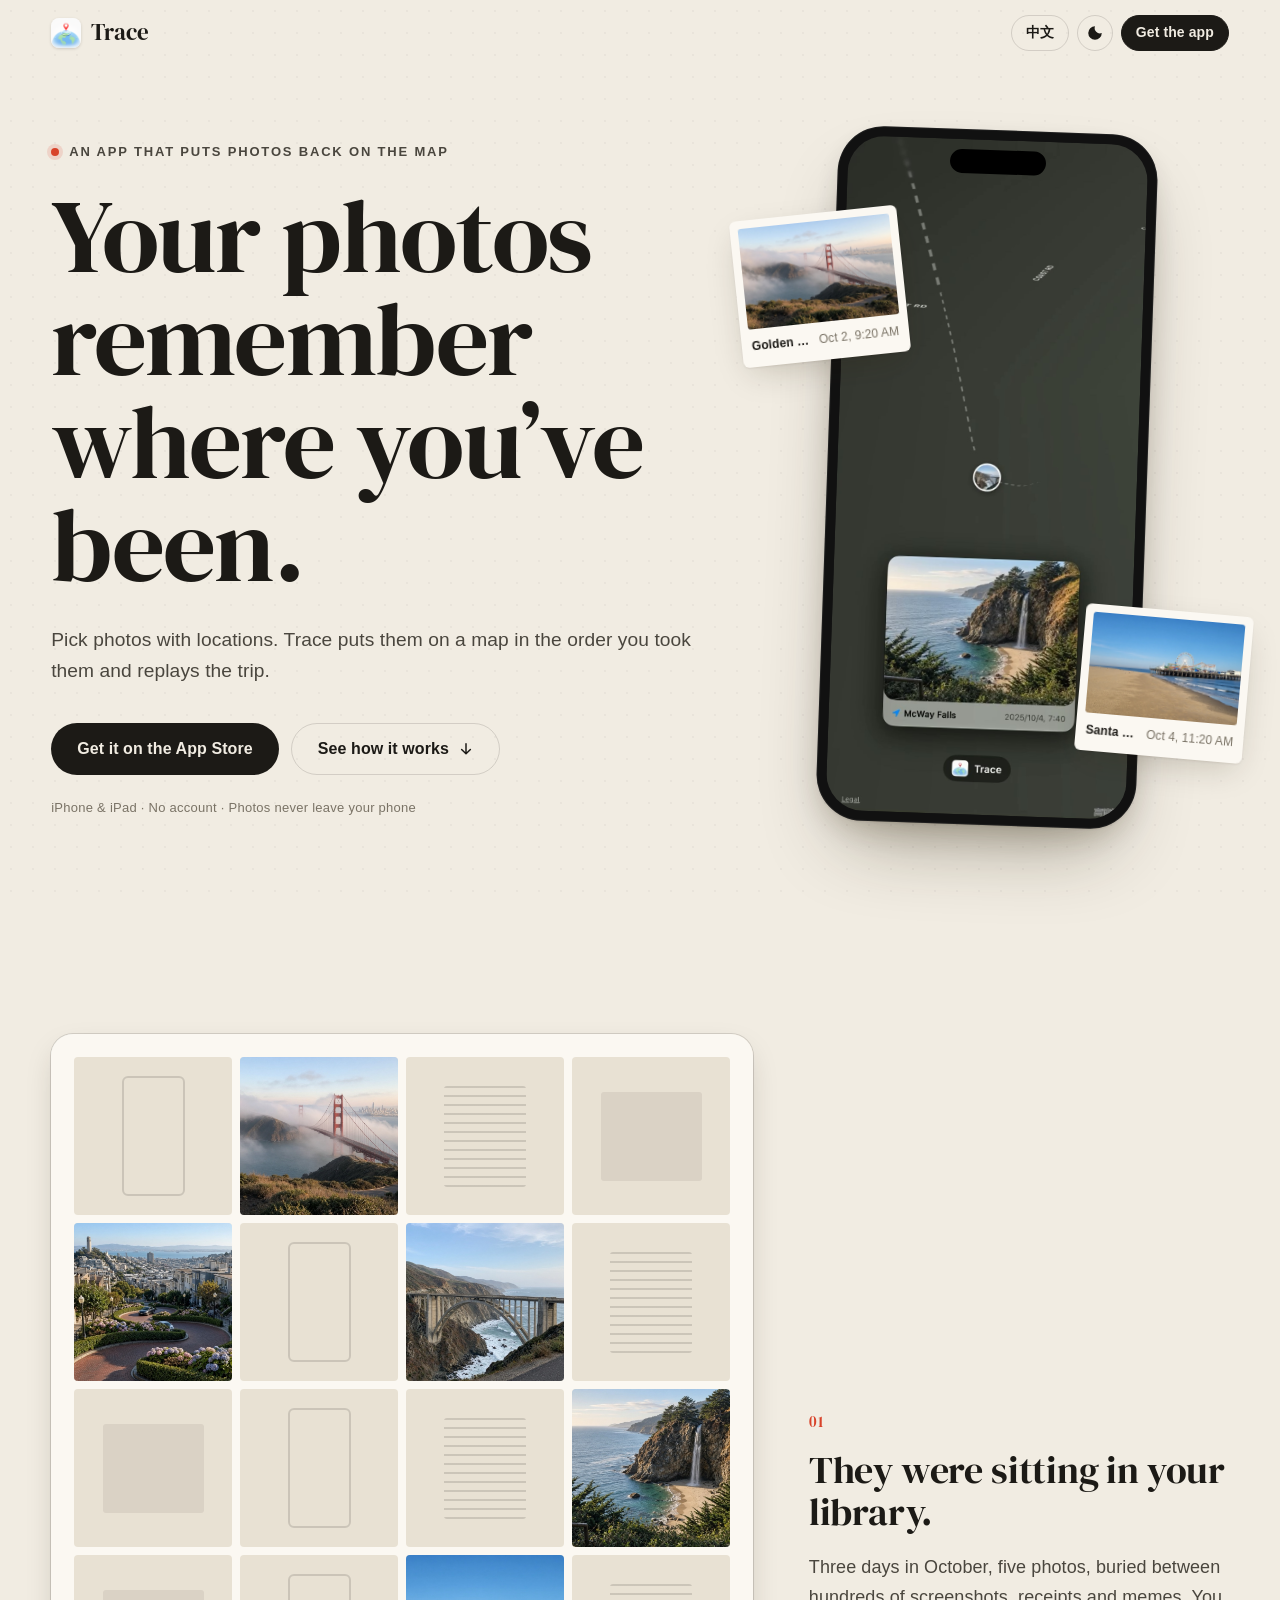
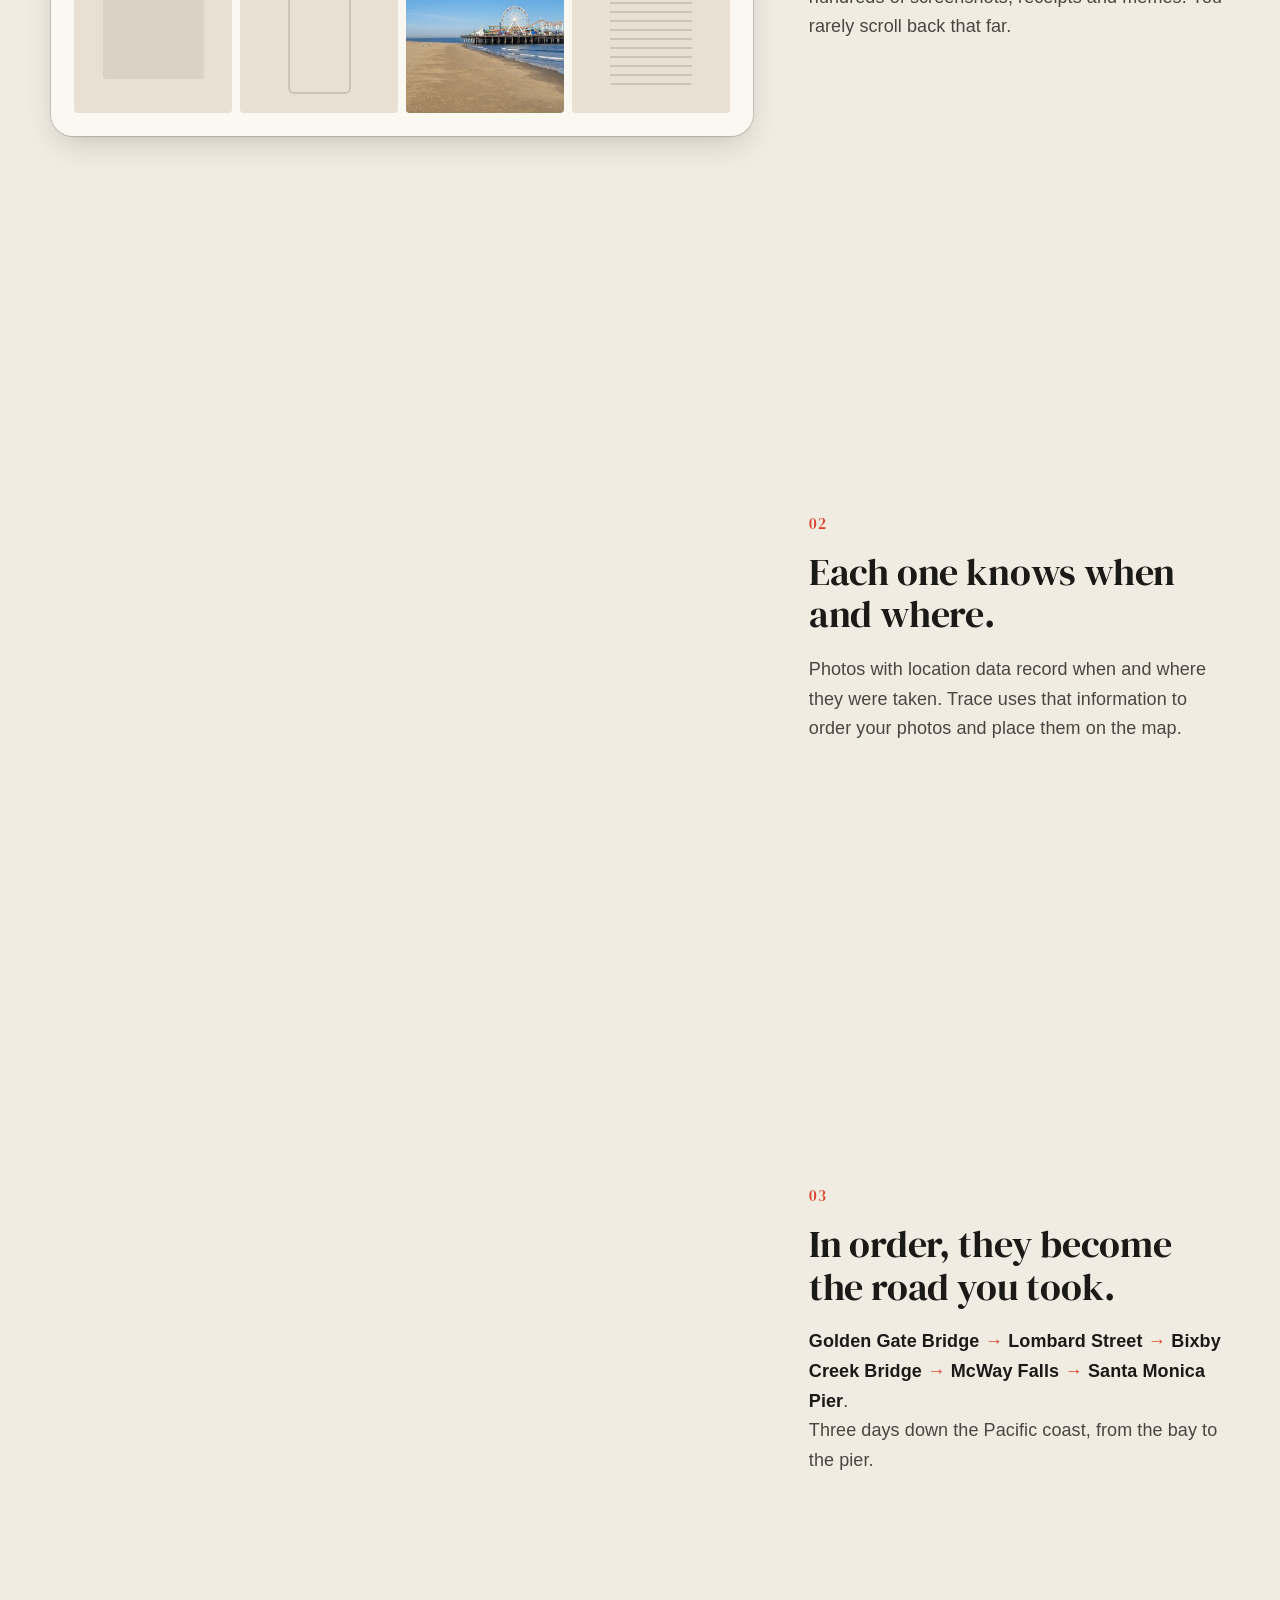
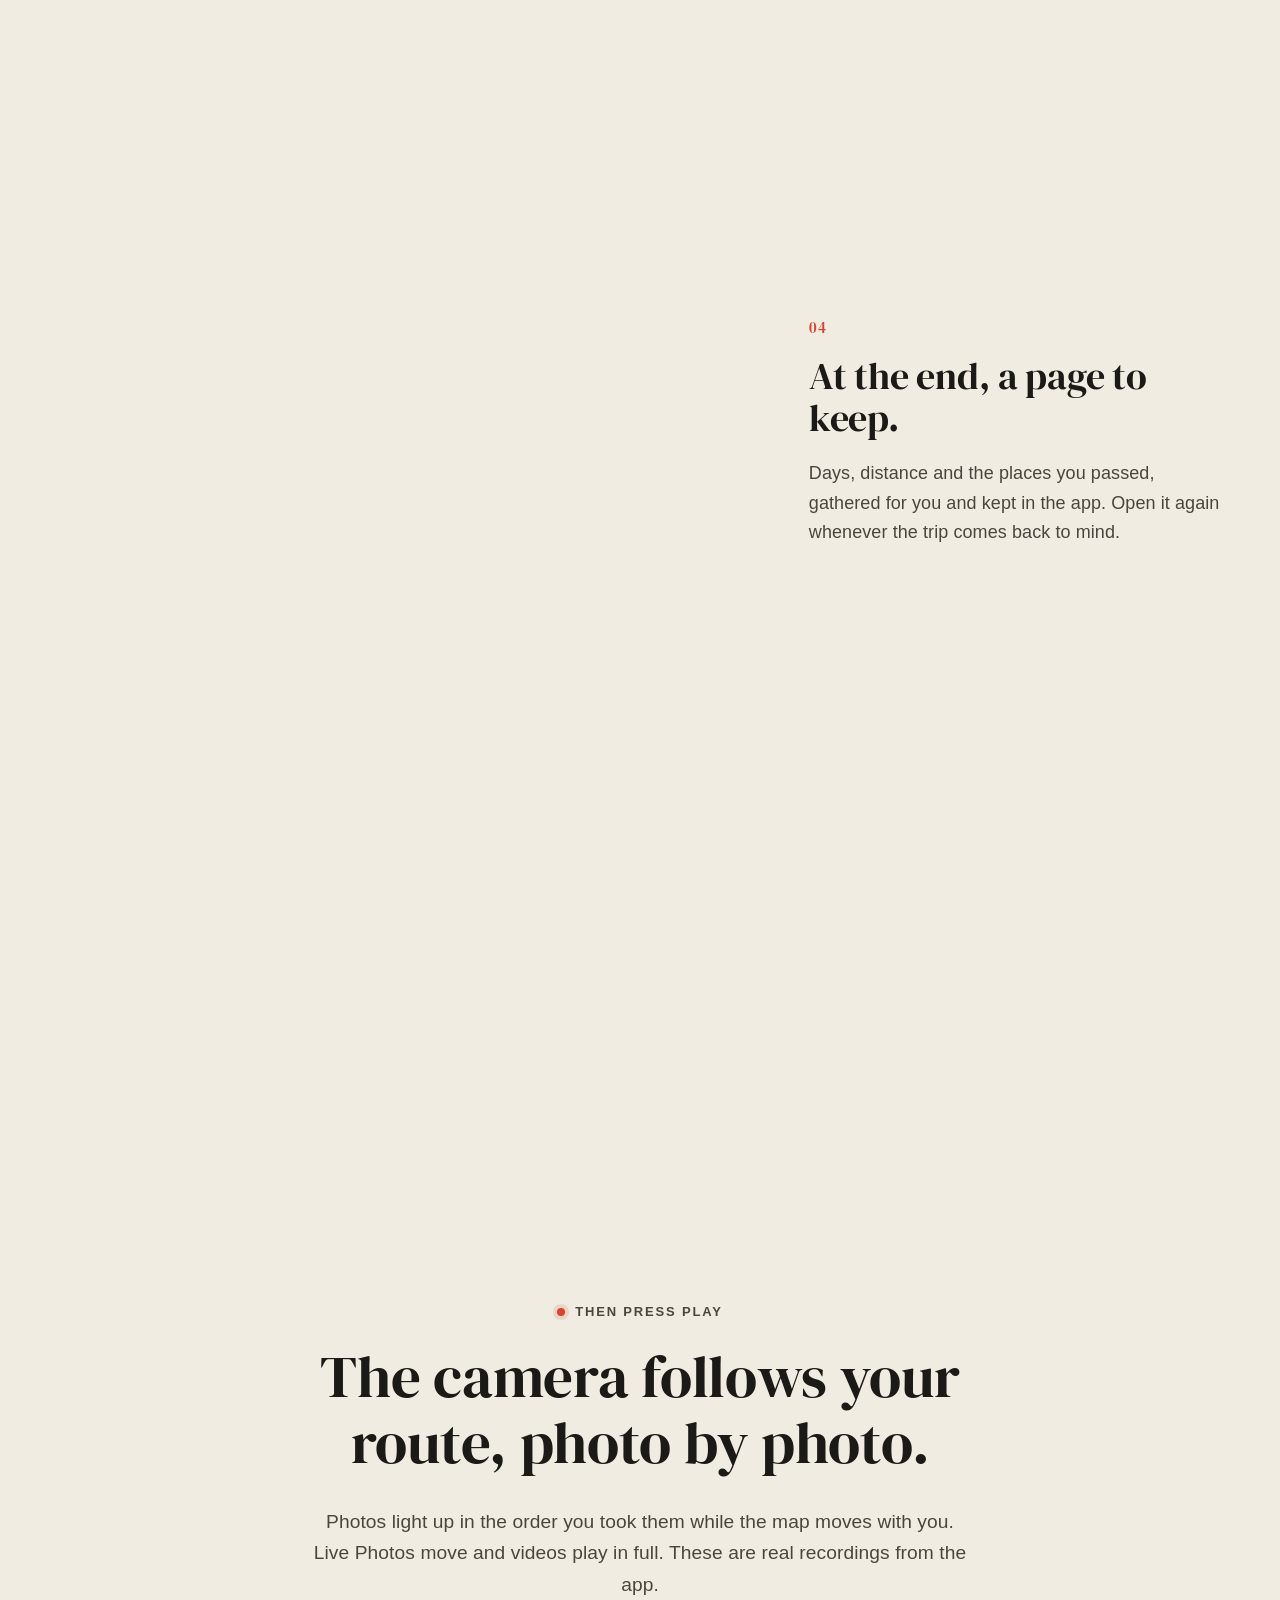
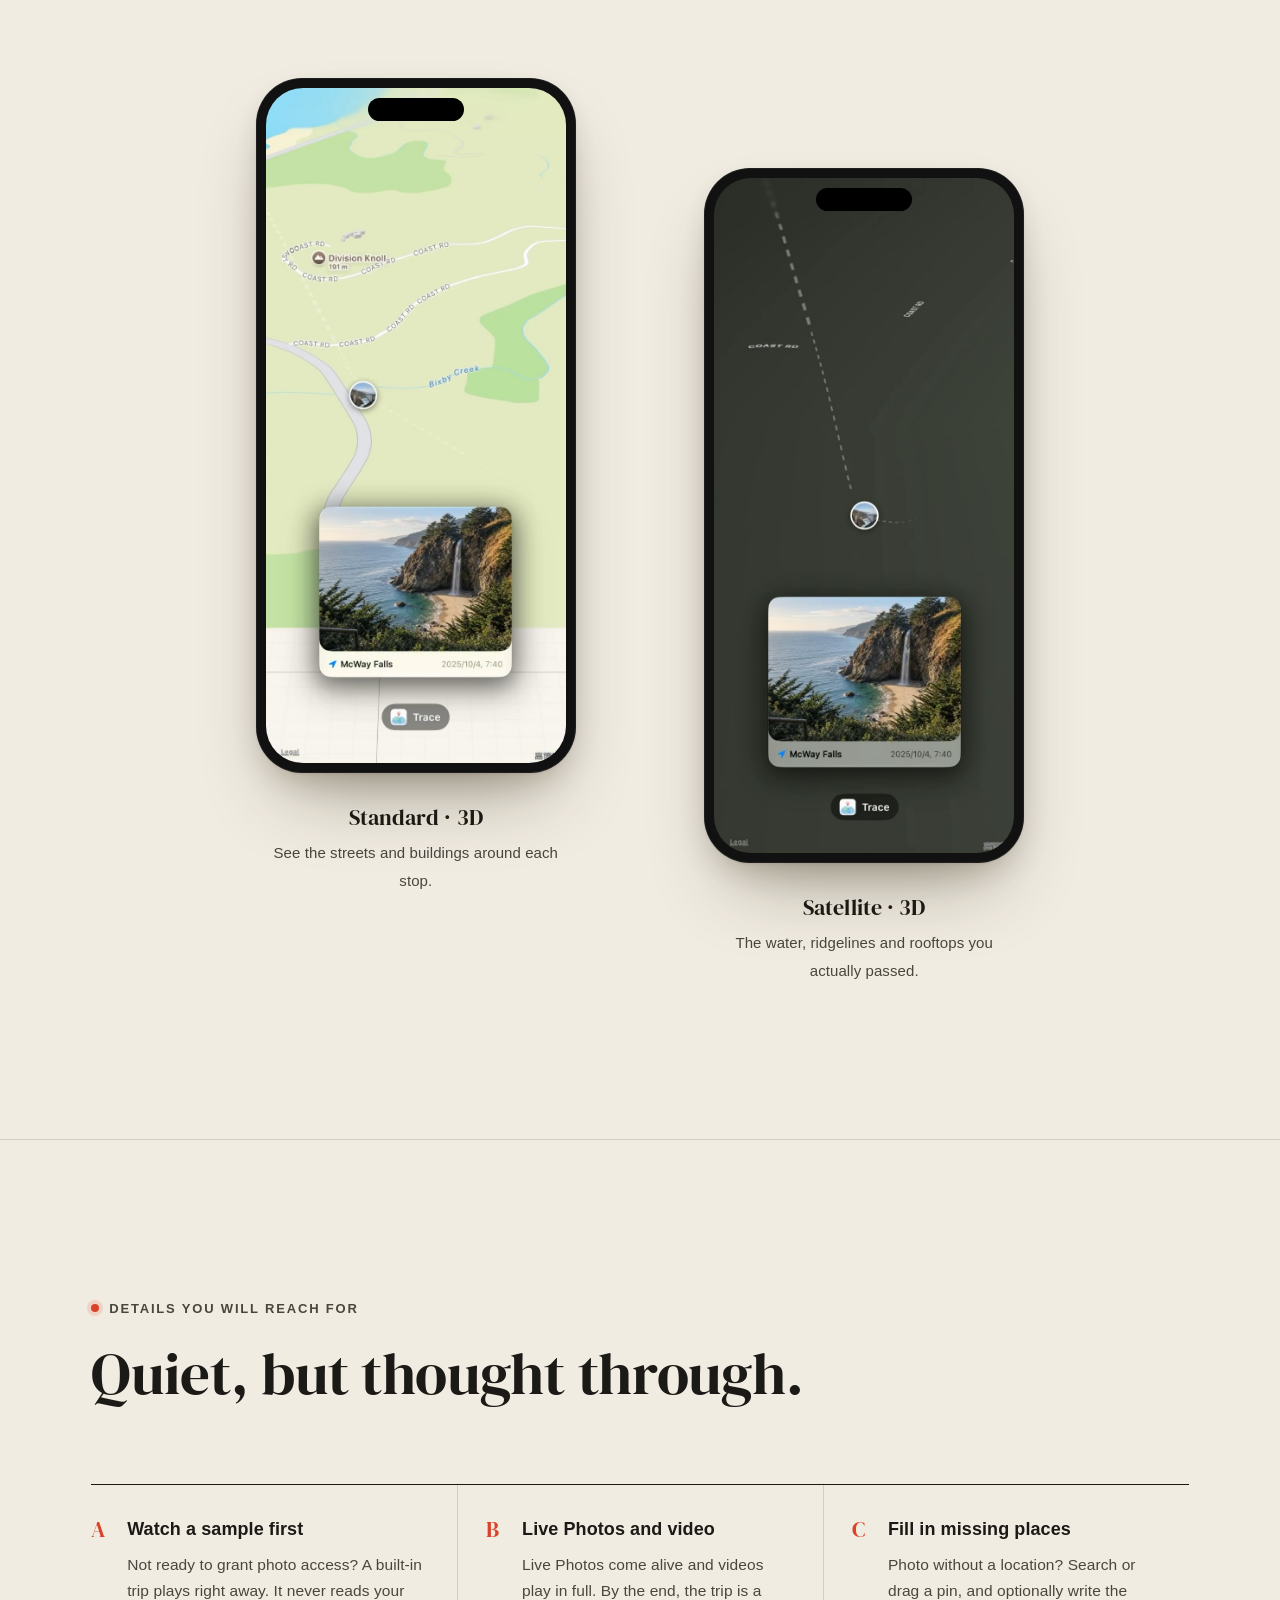
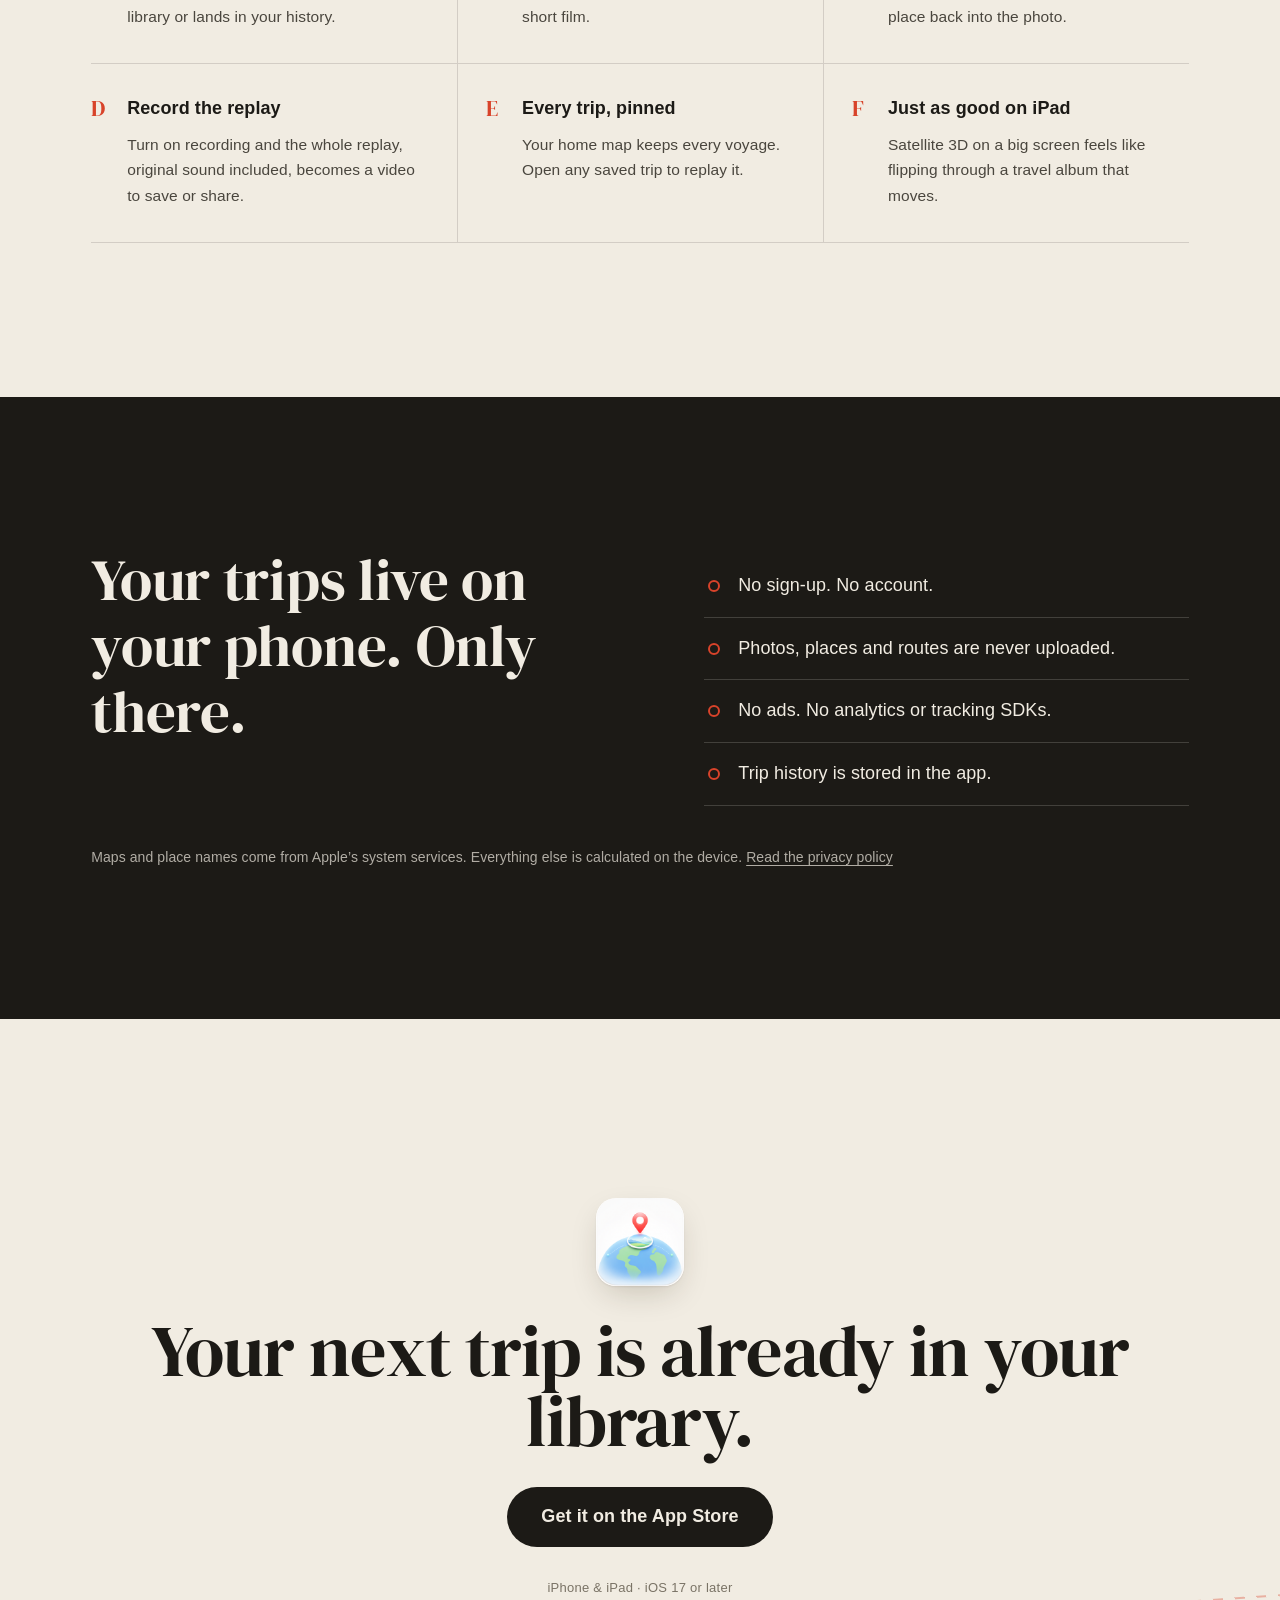
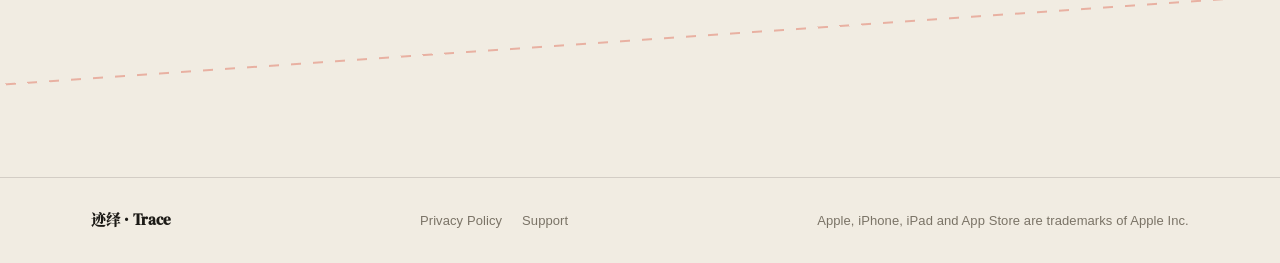
==== commit d04c26ef: "feat: 更新迹绎宣传官网与双语短片" ====
--- a/index.html
+++ b/index.html
@@ -1,289 +1,223 @@
 <!DOCTYPE html>
-<html lang="en">
+<html lang="zh-Hans">
 <head>
 <meta charset="utf-8">
 <meta name="viewport" content="width=device-width, initial-scale=1, viewport-fit=cover">
-<title>Trace · Walk your photos back across the map</title>
-<meta name="description" content="Trace (迹绎) replays your photos on a map in the order you took them. 3D satellite view, Live Photos, video export. No account, no ads, no uploads.">
-<meta name="theme-color" content="#04060b">
-<meta property="og:title" content="Trace · Walk your photos back across the map">
-<meta property="og:description" content="Replay every trip on a map. Everything stays on your iPhone.">
+<title>迹绎 Trace · 照片记得你去过哪里</title>
+<meta name="description" content="选几张带位置的照片，迹绎会按拍摄顺序在地图上回放这趟旅程。无需账号，没有广告。">
+<meta name="apple-itunes-app" content="app-id=6769310458">
+<meta property="og:title" content="迹绎 Trace · 照片记得你去过哪里">
+<meta property="og:description" content="把相册里的旅程，按拍摄顺序在地图上重新走一遍。">
 <meta property="og:image" content="assets/brand/og.jpg">
-<meta name="apple-itunes-app" content="app-id=6769310458">
-<link rel="icon" href="assets/brand/icon.png">
+<meta name="theme-color" content="#f1ece2" media="(prefers-color-scheme: light)">
+<meta name="theme-color" content="#14130f" media="(prefers-color-scheme: dark)">
+<link rel="icon" href="favicon.ico" sizes="16x16 32x32 48x48">
+<link rel="icon" type="image/png" sizes="32x32" href="assets/brand/favicon-32.png">
 <link rel="apple-touch-icon" href="assets/brand/icon.png">
-<link rel="stylesheet" href="css/style.css">
+<link rel="preload" href="assets/fonts/serif-sc.woff2" as="font" type="font/woff2" crossorigin>
+<link rel="stylesheet" href="css/site.css">
+<script>
+  (function () {
+    var d = document.documentElement, q = new URLSearchParams(location.search), l, t;
+    try { l = q.get('lang') || localStorage.getItem('trace.lang'); t = localStorage.getItem('trace.theme'); } catch (e) {}
+    if (l !== 'zh' && l !== 'en') l = /^zh/i.test(navigator.language || '') ? 'zh' : 'en';
+    d.lang = l === 'zh' ? 'zh-Hans' : 'en'; d.dataset.lang = l;
+    if (t === 'light' || t === 'dark') d.dataset.theme = t;
+  })();
+</script>
 </head>
 <body>
-<canvas id="stars" aria-hidden="true"></canvas>
-
-<!-- NAV -->
-<header class="nav" id="nav">
-  <a class="nav__brand" href="#top" aria-label="Trace"><img src="assets/brand/icon.png" alt="" width="28" height="28"><span>Trace</span></a>
-  <nav class="nav__links" aria-label="Sections">
-    <a href="#story" data-i18n="nav_story">Story</a>
-    <a href="#scrub" data-i18n="nav_try">Try it</a>
-    <a href="#features" data-i18n="nav_features">Features</a>
-    <a href="#privacy" data-i18n="nav_privacy">Privacy</a>
+
+<header class="nav">
+  <a class="brand" href="#top" aria-label="迹绎 Trace">
+    <img src="assets/brand/icon.png" alt="" width="30" height="30">
+    <span class="brand__word" data-t="brand">迹绎</span>
+  </a>
+  <nav class="nav__tools">
+    <button class="tool" id="langBtn" type="button" aria-label="Switch language">EN</button>
+    <button class="tool tool--icon" id="themeBtn" type="button" aria-label="Toggle dark mode">
+      <svg viewBox="0 0 24 24" width="18" height="18" aria-hidden="true"><path d="M12 3a9 9 0 1 0 9 9A7 7 0 0 1 12 3z" fill="currentColor"/></svg>
+    </button>
+    <a class="tool tool--solid" href="https://apps.apple.com/app/id6769310458" data-t="nav_get">下载</a>
   </nav>
-  <div class="nav__right">
-    <button class="pill pill--ghost" id="langBtn" type="button" aria-label="Language">中文</button>
-    <a class="pill pill--solid store" href="https://apps.apple.com/app/id6769310458" data-i18n="get">Get</a>
-  </div>
 </header>
 
 <main id="top">
 
-<!-- HERO -->
-<section class="hero" id="hero">
-  <svg class="hero__route" id="heroRoute" viewBox="0 0 1600 900" preserveAspectRatio="xMidYMid slice" aria-hidden="true">
-    <defs>
-      <linearGradient id="rg" x1="0" x2="1"><stop offset="0" stop-color="#5db2ff" stop-opacity="0"/><stop offset=".25" stop-color="#5db2ff"/><stop offset="1" stop-color="#9be7ff"/></linearGradient>
-      <filter id="glow" x="-20%" y="-20%" width="140%" height="140%"><feGaussianBlur stdDeviation="6" result="b"/><feMerge><feMergeNode in="b"/><feMergeNode in="SourceGraphic"/></feMerge></filter>
-    </defs>
-    <path id="heroPath" d="M-40 760 C 180 720, 260 520, 430 560 S 700 780, 860 600 S 1100 260, 1280 330 S 1500 520, 1660 300" fill="none" stroke="url(#rg)" stroke-width="3" stroke-linecap="round" stroke-dasharray="3 12" opacity=".5"/>
-    <path id="heroPathLive" d="M-40 760 C 180 720, 260 520, 430 560 S 700 780, 860 600 S 1100 260, 1280 330 S 1500 520, 1660 300" fill="none" stroke="url(#rg)" stroke-width="4" stroke-linecap="round" filter="url(#glow)"/>
-    <g id="heroPins"></g>
-  </svg>
-
-  <div class="hero__inner">
-    <div class="hero__copy">
-      <p class="eyebrow reveal" data-i18n="hero_eyebrow">iPhone · Photos · Maps</p>
-      <h1 class="hero__title" id="heroTitle" data-i18n-words="hero_title">Walk your photos back across the map.</h1>
-      <p class="hero__sub reveal" data-i18n="hero_sub">Pick photos with locations. Trace replays the trip on a map, in the order you took them.</p>
-      <div class="hero__cta reveal">
-        <a class="btn btn--primary store" href="https://apps.apple.com/app/id6769310458"><span data-i18n="cta_store">Download on the App Store</span></a>
-        <a class="btn btn--glass" href="#film"><svg width="16" height="16" viewBox="0 0 24 24" fill="currentColor" aria-hidden="true"><path d="M8 5v14l11-7z"/></svg><span data-i18n="cta_film">Watch the film</span></a>
+<!-- ============ HERO ============ -->
+<section class="hero">
+  <div class="hero__copy">
+    <p class="kicker"><span class="dot"></span><span data-t="hero_kicker">一个把照片放回地图的 App</span></p>
+    <h1 class="display" data-t="hero_title" data-html>照片记得<br>你去过哪里。</h1>
+    <p class="lede" data-t="hero_lede">选几张带位置的照片，迹绎会按拍摄顺序在地图上回放这趟旅程。</p>
+    <div class="cta">
+      <a class="btn btn--ink" href="https://apps.apple.com/app/id6769310458"><span data-t="cta_store">在 App Store 下载</span></a>
+      <a class="btn btn--line" href="#journey"><span data-t="cta_how">看看它怎么做</span><svg viewBox="0 0 16 16" width="14" height="14" aria-hidden="true"><path d="M8 2v11M3 8.500l5 5 5-5" fill="none" stroke="currentColor" stroke-width="1.700" stroke-linecap="round" stroke-linejoin="round"/></svg></a>
+    </div>
+    <p class="fine" data-t="hero_fine">iPhone 与 iPad · 无需账号 · 照片不离开手机</p>
+  </div>
+
+  <div class="hero__visual">
+    <div class="phone phone--hero">
+      <div class="phone__screen">
+        <video class="vid" data-src="sat" muted loop playsinline preload="metadata" poster="assets/video/zh-sat.jpg"></video>
       </div>
-      <ul class="hero__facts reveal">
-        <li data-i18n="fact1">No account</li><li data-i18n="fact2">No ads</li><li data-i18n="fact3">Nothing uploaded</li>
-      </ul>
-    </div>
-
-    <div class="hero__device" id="heroDevice">
-      <div class="device tilt" data-tilt>
-        <div class="device__glow"></div>
-        <div class="device__body">
-          <div class="device__screen">
-            <video class="vid" data-vid="std" muted loop playsinline preload="metadata" aria-label="Trace replaying a trip on a 3D map"><source type="video/mp4"></video>
-          </div>
-          <i class="device__island"></i>
-        </div>
+    </div>
+    <figure class="stamp stamp--a">
+      <img data-photo="0" alt="">
+      <figcaption><b data-stop-name="0"></b><span data-stop-time="0"></span></figcaption>
+    </figure>
+    <figure class="stamp stamp--b">
+      <img data-photo="4" alt="">
+      <figcaption><b data-stop-name="4"></b><span data-stop-time="4"></span></figcaption>
+    </figure>
+  </div>
+</section>
+
+<!-- ============ JOURNEY (scroll-driven) ============ -->
+<section class="journey" id="journey">
+  <div class="journey__stage" aria-hidden="true">
+    <div class="plate" id="plate">
+      <svg class="plate__map" id="plateMap" viewBox="0 0 1000 1000" preserveAspectRatio="xMidYMid meet"></svg>
+      <div class="plate__tiles" id="plateTiles"></div>
+      <div class="ticker" id="ticker"><span class="ticker__day" id="tickerDay"></span><span class="ticker__place" id="tickerPlace"></span></div>
+      <div class="ticket" id="ticket">
+        <div class="ticket__top">
+          <span class="ticket__label" data-t="ticket_label">旅程记录</span>
+          <b class="ticket__title" data-trip="title"></b>
+          <span class="ticket__dates" data-trip="dates"></span>
+        </div>
+        <div class="ticket__stats">
+          <div><b data-trip="days"></b><span data-t="u_days">天</span></div>
+          <div><b data-trip="dist"></b><span data-trip="unit"></span></div>
+          <div><b>5</b><span data-t="u_moments">个瞬间</span></div>
+        </div>
+        <div class="ticket__strip" id="ticketStrip"></div>
       </div>
-      <figure class="float float--a glass"><img src="assets/photos/goldengate.jpg" alt=""><figcaption data-i18n="chip_a">Golden Gate Bridge</figcaption></figure>
-      <figure class="float float--b glass"><img src="assets/photos/bixby.jpg" alt=""><figcaption data-i18n="chip_b">Bixby Creek Bridge</figcaption></figure>
-    </div>
-  </div>
-  <a class="scrollcue" href="#story" aria-label="Scroll"><span></span></a>
-</section>
-
-<!-- STORY (sticky device) -->
-<section class="story" id="story">
-  <div class="story__head wrap reveal">
-    <p class="eyebrow" data-i18n="story_eyebrow">How it feels</p>
-    <h2 class="h2" data-i18n="story_title">A trip, in four moves.</h2>
-  </div>
-  <div class="story__grid wrap">
-    <div class="story__steps">
-      <article class="step" data-step="0"><span class="step__n">01</span><h3 data-i18n="s1_t">Pick a batch.</h3><p data-i18n="s1_p">Choose photos and videos that carry a location. Trace reads the capture time and the place, nothing else.</p></article>
-      <article class="step" data-step="1"><span class="step__n">02</span><h3 data-i18n="s2_t">Press play.</h3><p data-i18n="s2_p">Photos light up one by one, in the order you took them, while the camera follows your route across cities and ridgelines.</p></article>
-      <article class="step" data-step="2"><span class="step__n">03</span><h3 data-i18n="s3_t">Tilt into 3D.</h3><p data-i18n="s3_p">Switch to satellite and the map gets height. Hills and buildings rise under a route that is a real line through them.</p></article>
-      <article class="step" data-step="3"><span class="step__n">04</span><h3 data-i18n="s4_t">Keep the record.</h3><p data-i18n="s4_p">Distance, days and the places you passed are gathered into a summary that stays in the app. Come back any time.</p></article>
-    </div>
-    <div class="story__stage">
-      <div class="device device--stage" id="stageDevice">
-        <div class="device__glow"></div>
-        <div class="device__body">
-          <div class="device__screen" id="stageScreen" data-active="0">
-            <!-- 0: picker -->
-            <div class="layer picker" data-layer="0" aria-hidden="true">
-              <div class="picker__bar"><b data-i18n="pk_title">Recents</b><span id="pkCount">0</span></div>
-              <div class="picker__grid" id="pkGrid"></div>
-              <div class="picker__cta glass"><span data-i18n="pk_cta">Start My Voyage</span></div>
-            </div>
-            <!-- 1: std video -->
-            <video class="layer vid" data-layer="1" data-vid="std" muted loop playsinline preload="none" aria-label="Replay on a 3D map"><source type="video/mp4"></video>
-            <!-- 2: sat video -->
-            <video class="layer vid" data-layer="2" data-vid="sat" muted loop playsinline preload="none" aria-label="Replay on satellite imagery"><source type="video/mp4"></video>
-            <!-- 3: summary shot -->
-            <img class="layer" data-layer="3" id="stageShot" src="assets/shots/en/3.jpg" alt="Trip summary screen">
-          </div>
-          <i class="device__island"></i>
-        </div>
-      </div>
-      <div class="story__dots" id="storyDots" aria-hidden="true"><i></i><i></i><i></i><i></i></div>
-    </div>
-  </div>
-</section>
-
-<!-- SCRUB -->
-<section class="scrub" id="scrub">
+    </div>
+  </div>
+
+  <div class="journey__steps">
+    <article class="beat" data-beat="0">
+      <span class="beat__n">01</span>
+      <h2 class="title" data-t="b1_t">它们本来躺在相册里。</h2>
+      <p data-t="b1_p">十月里的三天，五张照片，夹在几百张截图、收据和表情包中间。你很少再翻到它们。</p>
+    </article>
+    <article class="beat" data-beat="1">
+      <span class="beat__n">02</span>
+      <h2 class="title" data-t="b2_t">但每一张都记着时间和地点。</h2>
+      <p data-t="b2_p">带位置信息的照片记录了拍摄时间和地点。迹绎用它们给照片排序，在地图上标出每一站。</p>
+    </article>
+    <article class="beat" data-beat="2">
+      <span class="beat__n">03</span>
+      <h2 class="title" data-t="b3_t">按时间连起来，就是你走过的路。</h2>
+      <p data-t="b3_p" class="beat__route"></p>
+    </article>
+    <article class="beat" data-beat="3">
+      <span class="beat__n">04</span>
+      <h2 class="title" data-t="b4_t">走完，留下一页记录。</h2>
+      <p data-t="b4_p">天数、里程、经过的地方，自动整理好，存在 App 里。哪天想起来，点开接着看。</p>
+    </article>
+  </div>
+</section>
+
+<!-- ============ PLAYBACK ============ -->
+<section class="play" id="play">
   <div class="wrap">
-    <div class="center reveal">
-      <p class="eyebrow" data-i18n="scrub_eyebrow">Try it right here</p>
-      <h2 class="h2" data-i18n="scrub_title">Drag through a trip.</h2>
-      <p class="lede" data-i18n="scrub_sub">This is the sample voyage built into the app. Scrub the timeline and watch the camera follow the route.</p>
-    </div>
-    <div class="scrub__card glass reveal">
-      <div class="map" id="map">
-        <svg id="mapSvg" viewBox="0 0 800 520" preserveAspectRatio="xMidYMid slice" aria-label="Interactive route map">
-          <defs>
-            <radialGradient id="mapbg" cx="50%" cy="40%" r="80%"><stop offset="0" stop-color="#14263d"/><stop offset="1" stop-color="#070b14"/></radialGradient>
-            <filter id="terrain" x="0" y="0" width="100%" height="100%" color-interpolation-filters="sRGB"><feTurbulence type="fractalNoise" baseFrequency=".0045 .006" numOctaves="3" seed="12"/><feColorMatrix type="matrix" values="0 0 0 0 .36  0 0 0 0 .66  0 0 0 0 .95  1.4 0 0 0 -.2"/><feComponentTransfer><feFuncA type="discrete" tableValues="0 .22 0 .22 0 .22 0 .22 0 .22 0 .22 0 .22 0 .22"/></feComponentTransfer></filter>
-            <filter id="pinglow"><feGaussianBlur stdDeviation="5"/></filter>
-            <clipPath id="clipRound"><rect x="0" y="0" width="800" height="520" rx="0"/></clipPath>
-          </defs>
-          <g id="cam">
-            <rect x="-1600" y="-1040" width="4000" height="2600" fill="url(#mapbg)"/>
-            <rect x="-1600" y="-1040" width="4000" height="2600" filter="url(#terrain)" opacity=".5"/>
-            <g id="grat" stroke="#9cc8ff" stroke-opacity=".07" stroke-width="1"></g>
-            <path id="routeBase" fill="none" stroke="#9cc8ff" stroke-opacity=".35" stroke-width="2.5" stroke-dasharray="2 9" stroke-linecap="round"/>
-            <path id="routeLive" fill="none" stroke="#5db2ff" stroke-width="4.5" stroke-linecap="round" filter="url(#pinglow)" opacity=".8"/>
-            <path id="routeLive2" fill="none" stroke="#bfe6ff" stroke-width="2.5" stroke-linecap="round"/>
-            <g id="wps"></g>
-            <g id="you"><circle r="22" fill="#5db2ff" opacity=".25"><animate attributeName="r" values="12;28;12" dur="2.4s" repeatCount="indefinite"/><animate attributeName="opacity" values=".4;0;.4" dur="2.4s" repeatCount="indefinite"/></circle><circle r="8" fill="#fff"/><circle r="5.5" fill="#2f8bff"/></g>
-          </g>
-        </svg>
-        <div class="photocard glass" id="photoCard">
-          <img id="pcImg" src="" alt="">
-          <div class="photocard__meta"><span class="arrow" aria-hidden="true">➤</span><b id="pcName">—</b><span id="pcIdx">1 / 5</span></div>
-        </div>
-        <div class="map__hud glass"><span id="hudLat">—</span><span id="hudLon">—</span></div>
-      </div>
-      <div class="scrub__controls">
-        <button class="round" id="playBtn" type="button" aria-label="Play"><svg viewBox="0 0 24 24" width="20" height="20" fill="currentColor"><path id="playIcon" d="M8 5v14l11-7z"/></svg></button>
-        <input id="scrubRange" type="range" min="0" max="1000" value="0" aria-label="Timeline">
-        <span class="scrub__count" id="scrubCount">1 / 5</span>
-      </div>
-    </div>
-  </div>
-</section>
-
-<!-- FEATURES -->
-<section class="features" id="features">
+    <header class="sec-head">
+      <p class="kicker"><span class="dot"></span><span data-t="play_kicker">然后，按下播放</span></p>
+      <h2 class="title title--xl" data-t="play_t">镜头沿着你的路线，<br>一张一张飞过去。</h2>
+      <p class="lede" data-t="play_p">照片按拍摄顺序亮起，地图跟着移动。实况照片会动，视频完整播放。下面是 App 里录下来的真实画面。</p>
+    </header>
+
+    <div class="duo">
+      <figure class="duo__item">
+        <div class="phone">
+          <div class="phone__screen"><video class="vid" data-src="std" muted loop playsinline preload="none"></video></div>
+        </div>
+        <figcaption><b data-t="std_t">标准地图 · 3D</b><span data-t="std_p">看清街道和建筑，再沿着照片之间的连线回顾旅程。</span></figcaption>
+      </figure>
+      <figure class="duo__item">
+        <div class="phone">
+          <div class="phone__screen"><video class="vid" data-src="sat" muted loop playsinline preload="none"></video></div>
+        </div>
+        <figcaption><b data-t="sat_t">卫星 · 3D</b><span data-t="sat_p">湖面、山脊和屋顶，都是你当时真正经过的样子。</span></figcaption>
+      </figure>
+    </div>
+  </div>
+</section>
+
+<!-- ============ DETAILS ============ -->
+<section class="details" id="details">
   <div class="wrap">
-    <div class="center reveal">
-      <p class="eyebrow" data-i18n="feat_eyebrow">Small details</p>
-      <h2 class="h2" data-i18n="feat_title">More than still photos.</h2>
-    </div>
-    <div class="bento">
-
-      <article class="card glass reveal b-live">
-        <div class="card__media live" id="liveCard"><img src="assets/photos/mcway.jpg" alt=""><span class="badge">LIVE</span><i class="shine"></i></div>
-        <h3 data-i18n="f1_t">Live Photos and video</h3><p data-i18n="f1_p">Live Photos move and videos play in full. Three seconds per photo turns a trip into a short film.</p>
-      </article>
-
-      <article class="card glass reveal b-tilt">
-        <div class="card__media tilt3d"><canvas id="tiltCanvas" width="560" height="360"></canvas></div>
-        <div class="slider"><span data-i18n="f2_hint">Tilt</span><input type="range" id="pitch" min="0" max="70" value="48" aria-label="Pitch"></div>
-        <h3 data-i18n="f2_t">3D, at your angle</h3><p data-i18n="f2_p">Tilt the map so hills and buildings have height and your route is a real line through them.</p>
-      </article>
-
-      <article class="card glass reveal b-pin">
-        <div class="card__media pinmap" id="pinMap">
-          <div class="pinmap__grid"></div>
-          <button class="pinmap__pin" id="pin" type="button" aria-label="Drag to place"><svg viewBox="0 0 24 34" width="34" height="46"><path d="M12 0C5.400 0 0 5.200 0 11.700 0 20 12 34 12 34s12-14 12-22.300C24 5.200 18.600 0 12 0z" fill="#ff5a4f"/><circle cx="12" cy="11.500" r="4.500" fill="#fff"/></svg></button>
-          <div class="pinmap__label glass"><b id="pinName">—</b><span id="pinCoord">—</span></div>
-        </div>
-        <h3 data-i18n="f3_t">Fill in missing places</h3><p data-i18n="f3_p">Photo without a location? Search or drag a pin, and optionally write it back into the photo itself.</p>
-        <button class="chipbtn" id="writeBtn" type="button" data-i18n="f3_btn">Write to photo</button>
-      </article>
-
-      <article class="card glass reveal b-rec">
-        <div class="card__media rec" id="recCard">
-          <div class="rec__screen">
-            <div class="rec__count" id="recCount">3</div>
-            <svg class="rec__ring" viewBox="0 0 120 120" aria-hidden="true"><circle cx="60" cy="60" r="52" fill="none" stroke="rgba(255,255,255,.15)" stroke-width="6"/><circle id="recArc" cx="60" cy="60" r="52" fill="none" stroke="#ff5a4f" stroke-width="6" stroke-linecap="round" stroke-dasharray="327" stroke-dashoffset="327" transform="rotate(-90 60 60)"/></svg>
-            <div class="rec__done glass" id="recDone"><span>✓</span><b data-i18n="f4_done">Saved to Photos</b></div>
-          </div>
-          <button class="recbtn" id="recBtn" type="button" aria-label="Record"><i></i></button>
-        </div>
-        <span class="tag" data-i18n="new">New</span>
-        <h3 data-i18n="f4_t">Record the replay</h3><p data-i18n="f4_p">Turn on recording and the voyage plays out as a video, original sound included. Save it or share it in one tap.</p>
-      </article>
-
-      <article class="card glass reveal b-sum">
-        <div class="card__media strip" id="strip"></div>
-        <h3 data-i18n="f5_t">A record at the end</h3><p data-i18n="f5_p">Distance, days and the places you passed, gathered into a summary that stays in the app.</p>
-      </article>
-
-      <article class="card glass reveal b-globe">
-        <div class="card__media globe"><canvas id="globe" width="520" height="360"></canvas></div>
-        <div class="txt"><h3 data-i18n="f6_t">Every voyage, pinned</h3><p data-i18n="f6_p">Your home map keeps every trip. Reopen any of them and keep remembering.</p></div>
-      </article>
-
-    </div>
-  </div>
-</section>
-
-<!-- FILM -->
-<section class="film" id="film">
-  <div class="wrap">
-    <div class="center reveal">
-      <p class="eyebrow" data-i18n="film_eyebrow">30 seconds</p>
-      <h2 class="h2" data-i18n="film_title">The film.</h2>
-    </div>
-    <div class="film__frame glass reveal" id="filmFrame">
-      <video id="filmVid" playsinline preload="metadata" poster="film/poster-en.jpg" controls>
-        <source type="video/mp4">
-      </video>
-    </div>
-  </div>
-</section>
-
-<!-- PRIVACY -->
+    <header class="sec-head sec-head--left">
+      <p class="kicker"><span class="dot"></span><span data-t="det_kicker">几个你会用到的细节</span></p>
+      <h2 class="title title--xl" data-t="det_t">不打扰，但想得周到。</h2>
+    </header>
+
+    <ol class="ledger">
+      <li>
+        <span class="ledger__n">A</span>
+        <div><h3 data-t="d1_t">先看一段示例</h3><p data-t="d1_p">不想马上授权相册？打开就能看一段内置旅程，不读你的照片，也不留进记录。</p></div>
+      </li>
+      <li>
+        <span class="ledger__n">B</span>
+        <div><h3 data-t="d2_t">实况照片与视频</h3><p data-t="d2_p">实况照片会动起来，视频完整播放。一趟旅程放完，就是一部短片。</p></div>
+      </li>
+      <li>
+        <span class="ledger__n">C</span>
+        <div><h3 data-t="d3_t">补上缺失的位置</h3><p data-t="d3_p">有些照片没带位置？搜索地点或拖动图钉补上，还可以把位置写回照片本身。</p></div>
+      </li>
+      <li>
+        <span class="ledger__n">D</span>
+        <div><h3><span data-t="d4_t">把回放录成视频</span></h3><p data-t="d4_p">打开「播放时录制」，整段回放连同原声录成视频，存进相册或直接分享出去。</p></div>
+      </li>
+      <li>
+        <span class="ledger__n">E</span>
+        <div><h3 data-t="d5_t">每一段都钉在首页</h3><p data-t="d5_p">首页地图收着你走过的每一趟。随时点开，重新回放。</p></div>
+      </li>
+      <li>
+        <span class="ledger__n">F</span>
+        <div><h3 data-t="d6_t">iPad 上也一样</h3><p data-t="d6_p">大屏幕上看卫星 3D，更像在翻一本会动的旅行相册。</p></div>
+      </li>
+    </ol>
+  </div>
+</section>
+
+<!-- ============ PRIVACY ============ -->
 <section class="privacy" id="privacy">
-  <div class="wrap">
-    <div class="center reveal">
-      <p class="eyebrow eyebrow--dark" data-i18n="pv_eyebrow">Private by construction</p>
-      <h2 class="h2 h2--dark" data-i18n="pv_title">Your photos never leave your iPhone.</h2>
-      <p class="lede lede--dark" data-i18n="pv_sub">Switch airplane mode on. The replay logic doesn't notice, because it never needed the internet.</p>
-    </div>
-    <div class="pv reveal">
-      <div class="pv__scene" id="pvScene">
-        <div class="pv__phone"><div class="pv__thumbs" id="pvThumbs"></div><span class="pv__lock">🔒</span></div>
-        <div class="pv__wall"></div>
-        <div class="pv__cloud"><svg viewBox="0 0 64 44" width="76" height="52"><path d="M16 40a12 12 0 0 1-1-24 16 16 0 0 1 31-2 11 11 0 0 1 3 26z" fill="currentColor"/></svg><b>✕</b></div>
-        <div class="pv__air"><button class="chipbtn pv__send" id="sendBtn" type="button"><span data-i18n="pv_air">Try to upload</span></button></div>
-      </div>
-      <ul class="pv__counts">
-        <li><b>0</b><span data-i18n="pv_c1">accounts</span></li>
-        <li><b>0</b><span data-i18n="pv_c2">ads</span></li>
-        <li><b>0</b><span data-i18n="pv_c3">analytics SDKs</span></li>
-        <li><b>0</b><span data-i18n="pv_c4">uploads</span></li>
-      </ul>
-      <p class="pv__note" data-i18n="pv_note">Maps and place names come from Apple's system services. Every other calculation runs on the device.</p>
-      <a class="textlink" href="legal/privacy-policy.html" data-i18n="pv_link">Read the privacy policy</a>
-    </div>
-  </div>
-</section>
-
-<!-- GALLERY -->
-<section class="gallery" id="gallery" aria-label="Screenshots">
-  <div class="marquee" id="marquee"></div>
-</section>
-
-<!-- FINAL CTA -->
+  <div class="wrap privacy__in">
+    <h2 class="title title--xl" data-t="pv_t">你的旅程，<br>只在你的手机里。</h2>
+    <ul class="vows">
+      <li data-t="pv_1">不需要注册，没有账号。</li>
+      <li data-t="pv_2">照片、位置和路线都不上传。</li>
+      <li data-t="pv_3">没有广告，没有统计和追踪 SDK。</li>
+      <li data-t="pv_4">旅程记录保存在 App 内。</li>
+    </ul>
+    <p class="privacy__note"><span data-t="pv_note">地图和地名来自 Apple 系统服务，其余计算都在本机完成。</span> <a href="legal/privacy-policy.html" data-t="pv_link">阅读隐私政策</a></p>
+  </div>
+</section>
+
+<!-- ============ FINAL ============ -->
 <section class="final" id="download">
-  <svg class="final__route" viewBox="0 0 1200 300" preserveAspectRatio="none" aria-hidden="true"><path id="finalPath" d="M0 220 C 200 60, 340 280, 560 150 S 900 40, 1200 130" fill="none" stroke="url(#rg)" stroke-width="3" stroke-linecap="round"/></svg>
-  <div class="wrap center">
-    <img class="final__icon reveal" src="assets/brand/icon.png" alt="" width="96" height="96">
-    <h2 class="h1 reveal" data-i18n="final_title">Your next trip is already in your library.</h2>
-    <a class="btn btn--primary btn--lg store reveal" href="https://apps.apple.com/app/id6769310458"><span data-i18n="cta_store">Download on the App Store</span></a>
-    <p class="fine reveal" data-i18n="final_note">iPhone &amp; iPad · iOS 17 or later · Free</p>
-  </div>
-</section>
+  <div class="wrap final__in">
+    <img class="final__icon" src="assets/brand/icon.png" alt="" width="88" height="88">
+    <h2 class="display display--md" data-t="final_t" data-html>下一段旅程，<br>已经在你的相册里了。</h2>
+    <a class="btn btn--ink btn--lg" href="https://apps.apple.com/app/id6769310458"><span data-t="cta_store">在 App Store 下载</span></a>
+    <p class="fine" data-t="final_fine">iPhone 与 iPad · iOS 17 及以上</p>
+  </div>
+</section>
+
 </main>
 
 <footer class="foot">
   <div class="wrap foot__in">
-    <span>© 2026 Trace · 迹绎</span>
-    <span class="foot__links"><a href="legal/privacy-policy.html" data-i18n="ft_privacy">Privacy Policy</a><a href="legal/support.html" data-i18n="ft_support">Support</a></span>
-    <span class="fine" data-i18n="ft_tm">Apple, iPhone and App Store are trademarks of Apple Inc.</span>
+    <span class="foot__brand">迹绎 · Trace</span>
+    <span class="foot__links"><a href="legal/privacy-policy.html" data-t="ft_privacy">隐私政策</a><a href="legal/support.html" data-t="ft_support">技术支持</a></span>
+    <span class="foot__tm" data-t="ft_tm">Apple、iPhone、iPad 和 App Store 是 Apple Inc. 的商标。</span>
   </div>
 </footer>
 
-<script src="js/i18n.js"></script>
-<script src="js/main.js"></script>
+<script src="js/site.js"></script>
 </body>
 </html>
--- a/css/site.css
+++ b/css/site.css
@@ -0,0 +1,374 @@
+/* 迹绎 Trace · site v3
+   Paper-and-ink travel journal. One accent: the vermilion of the app's pin. */
+
+@font-face { font-family: "Trace Serif SC"; src: url(../assets/fonts/serif-sc.woff2) format("woff2"); font-weight: 900; font-display: swap; }
+@font-face { font-family: "Trace Serif"; src: url(../assets/fonts/dm-serif.woff2) format("woff2"); font-weight: 400; font-display: swap; }
+
+:root {
+  --paper: #f1ece2;
+  --paper-2: #e8e1d3;
+  --card: #fbf8f2;
+  --ink: #1c1a16;
+  --ink-2: #4a463e;
+  --muted: #7a7366;
+  --rule: rgba(28, 26, 22, .14);
+  --rule-2: rgba(28, 26, 22, .07);
+  --red: #d8432a;
+  --red-soft: rgba(216, 67, 42, .14);
+  --sea: #d9e2e0;
+  --land: #ece5d6;
+  --lake: #cfdcda;
+  --shadow: 0 1px 2px rgba(40, 30, 10, .08), 0 12px 32px -8px rgba(40, 30, 10, .22);
+  --phone: #111;
+  --band: #1c1a16;
+  --band-ink: #f1ece2;
+
+  --serif: "Trace Serif", "Trace Serif SC", "Songti SC", "STSongti-SC-Black", "Noto Serif SC", "Source Han Serif SC", Georgia, serif;
+  --sans: -apple-system, BlinkMacSystemFont, "PingFang SC", "Helvetica Neue", "Hiragino Sans GB", "Microsoft YaHei", sans-serif;
+  --gutter: clamp(16px, 4vw, 56px);
+  --max: 1200px;
+  color-scheme: light;
+}
+@media (prefers-color-scheme: dark) {
+  :root:not([data-theme="light"]) {
+    --paper: #14130f; --paper-2: #1c1a15; --card: #211f19;
+    --ink: #ede7da; --ink-2: #c4bdae; --muted: #8f8778;
+    --rule: rgba(237, 231, 218, .16); --rule-2: rgba(237, 231, 218, .07);
+    --red: #ff6a4d; --red-soft: rgba(255, 106, 77, .16);
+    --sea: #10181a; --land: #24221b; --lake: #172225;
+    --shadow: 0 1px 2px rgba(0,0,0,.4), 0 16px 40px -10px rgba(0,0,0,.7);
+    --phone: #000; --band: #ede7da; --band-ink: #14130f;
+    color-scheme: dark;
+  }
+}
+:root[data-theme="dark"] {
+  --paper: #14130f; --paper-2: #1c1a15; --card: #211f19;
+  --ink: #ede7da; --ink-2: #c4bdae; --muted: #8f8778;
+  --rule: rgba(237, 231, 218, .16); --rule-2: rgba(237, 231, 218, .07);
+  --red: #ff6a4d; --red-soft: rgba(255, 106, 77, .16);
+  --sea: #10181a; --land: #24221b; --lake: #172225;
+  --shadow: 0 1px 2px rgba(0,0,0,.4), 0 16px 40px -10px rgba(0,0,0,.7);
+  --phone: #000; --band: #ede7da; --band-ink: #14130f;
+  color-scheme: dark;
+}
+
+*, *::before, *::after { box-sizing: border-box; }
+html { -webkit-text-size-adjust: 100%; scroll-behavior: smooth; }
+body {
+  margin: 0; background: var(--paper); color: var(--ink);
+  font: 400 17px/1.65 var(--sans); letter-spacing: .005em;
+  -webkit-font-smoothing: antialiased; overflow-x: hidden;
+}
+/* faint paper grain */
+body::before {
+  content: ""; position: fixed; inset: 0; pointer-events: none; z-index: 0; opacity: .5;
+  background-image: radial-gradient(var(--rule-2) 1px, transparent 1.2px);
+  background-size: 22px 22px;
+}
+main, .foot, .nav { position: relative; z-index: 1; }
+img, video, svg { display: block; max-width: 100%; }
+a { color: inherit; }
+button { font: inherit; color: inherit; }
+:focus-visible { outline: 2px solid var(--red); outline-offset: 3px; border-radius: 6px; }
+
+.wrap { width: 100%; max-width: var(--max); margin: 0 auto; padding: 0 var(--gutter); }
+
+/* ---------- type ---------- */
+.display {
+  font-family: var(--serif); font-weight: 900; margin: 0;
+  font-size: clamp(46px, 8.2vw, 112px); line-height: 1.02; letter-spacing: -.01em;
+}
+html[lang="en"] .display { font-weight: 400; letter-spacing: -.015em; line-height: .98; }
+.display--md { font-size: clamp(36px, 5.6vw, 76px); }
+.title {
+  font-family: var(--serif); font-weight: 900; margin: 0 0 .5em;
+  font-size: clamp(26px, 3vw, 38px); line-height: 1.2; letter-spacing: -.005em;
+}
+html[lang="en"] .title { font-weight: 400; line-height: 1.12; }
+.title--xl { font-size: clamp(32px, 4.6vw, 60px); line-height: 1.12; }
+.lede { font-size: clamp(17px, 1.5vw, 20px); color: var(--ink-2); max-width: 34em; margin: 0; }
+.fine { font-size: 13px; color: var(--muted); letter-spacing: .02em; margin: 0; }
+.kicker {
+  display: inline-flex; align-items: center; gap: 10px; margin: 0 0 22px;
+  font-size: 13px; font-weight: 600; letter-spacing: .14em; text-transform: uppercase; color: var(--ink-2);
+}
+html[lang="zh-Hans"] .kicker { letter-spacing: .2em; }
+.dot { width: 8px; height: 8px; border-radius: 50%; background: var(--red); box-shadow: 0 0 0 4px var(--red-soft); }
+
+/* ---------- nav ---------- */
+.nav {
+  position: fixed; top: 0; left: 0; right: 0; z-index: 50;
+  display: flex; align-items: center; justify-content: space-between;
+  padding: 14px var(--gutter); padding-top: max(14px, env(safe-area-inset-top));
+  transition: background .3s, box-shadow .3s;
+}
+.nav.is-solid { background: color-mix(in srgb, var(--paper) 86%, transparent); backdrop-filter: blur(14px) saturate(1.2); -webkit-backdrop-filter: blur(14px) saturate(1.2); box-shadow: 0 1px 0 var(--rule); }
+.brand { display: flex; align-items: center; gap: 10px; text-decoration: none; }
+.brand img { border-radius: 8px; box-shadow: 0 1px 3px rgba(0,0,0,.15); }
+.brand__word { font-family: var(--serif); font-weight: 900; font-size: 21px; letter-spacing: .04em; }
+html[lang="en"] .brand__word { font-weight: 400; font-size: 23px; letter-spacing: 0; }
+.nav__tools { display: flex; align-items: center; gap: 8px; }
+.tool {
+  height: 36px; min-width: 36px; padding: 0 14px; border-radius: 18px; border: 1px solid var(--rule);
+  background: transparent; cursor: pointer; font-size: 14px; font-weight: 600; text-decoration: none;
+  display: inline-flex; align-items: center; justify-content: center; transition: background .2s, border-color .2s;
+}
+.tool:hover { border-color: var(--ink-2); }
+.tool--icon { padding: 0; width: 36px; }
+.tool--solid { background: var(--ink); color: var(--paper); border-color: var(--ink); }
+.tool--solid:hover { background: var(--red); border-color: var(--red); }
+
+/* ---------- buttons ---------- */
+.btn {
+  display: inline-flex; align-items: center; gap: 10px; height: 52px; padding: 0 26px; border-radius: 26px;
+  font-size: 16px; font-weight: 600; text-decoration: none; transition: transform .2s, background .2s, color .2s, border-color .2s;
+}
+.btn:active { transform: scale(.98); }
+.btn--ink { background: var(--ink); color: var(--paper); }
+.btn--ink:hover { background: var(--red); color: #fff; }
+.btn--line { border: 1.5px solid var(--rule); color: var(--ink); }
+.btn--line:hover { border-color: var(--ink); }
+.btn--lg { height: 60px; padding: 0 34px; font-size: 18px; border-radius: 30px; }
+
+/* ---------- hero ---------- */
+.hero {
+  min-height: 100svh; max-width: 1320px; margin: 0 auto;
+  display: grid; grid-template-columns: 1.15fr .85fr; align-items: center; gap: 40px;
+  padding: 110px var(--gutter) 60px;
+}
+.hero__copy .display { margin-bottom: 28px; }
+.hero__copy .lede { margin-bottom: 36px; }
+.cta { display: flex; flex-wrap: wrap; gap: 12px; margin-bottom: 22px; }
+.hero__visual { position: relative; display: flex; justify-content: center; padding: 20px 0; }
+
+.phone {
+  position: relative; width: 100%; max-width: 300px; aspect-ratio: 720 / 1564;
+  border-radius: 46px; padding: 10px; background: var(--phone);
+  box-shadow: 0 0 0 1px rgba(255,255,255,.06) inset, var(--shadow), 0 40px 80px -30px rgba(40,30,10,.45);
+}
+.phone::after { /* dynamic island */
+  content: ""; position: absolute; top: 20px; left: 50%; width: 30%; height: 3.4%; transform: translateX(-50%);
+  background: #000; border-radius: 20px;
+}
+.phone__screen { width: 100%; height: 100%; border-radius: 37px; overflow: hidden; background: #2a2a28; }
+.phone__screen video { width: 100%; height: 100%; object-fit: cover; }
+.phone--hero { max-width: 320px; transform: rotate(2deg); }
+
+.stamp {
+  position: absolute; margin: 0; width: 168px; padding: 8px 8px 10px; background: var(--card);
+  border-radius: 6px; box-shadow: var(--shadow); z-index: 2;
+}
+.stamp img { width: 100%; aspect-ratio: 3 / 2; object-fit: cover; border-radius: 3px; }
+.stamp figcaption { display: flex; justify-content: space-between; align-items: baseline; gap: 8px; padding: 8px 2px 0; font-size: 12px; }
+.stamp b { font-weight: 600; white-space: nowrap; overflow: hidden; text-overflow: ellipsis; }
+.stamp span { color: var(--muted); font-variant-numeric: tabular-nums; white-space: nowrap; }
+.stamp--a { top: 14%; left: -2%; transform: rotate(-6deg); animation: bob 7s ease-in-out infinite; }
+.stamp--b { bottom: 12%; right: -4%; transform: rotate(5deg); animation: bob 8s ease-in-out -3s infinite; }
+@keyframes bob { 50% { translate: 0 -8px; } }
+
+/* ---------- journey (sticky map story) ---------- */
+.journey {
+  position: relative; display: grid; grid-template-columns: 1fr minmax(320px, 420px);
+  max-width: 1320px; margin: 0 auto; padding: 0 var(--gutter); gap: 56px;
+}
+.journey__stage { position: sticky; top: 0; height: 100svh; display: flex; align-items: center; justify-content: center; padding: 84px 0 24px; }
+.journey__steps { padding: 30vh 0 40vh; }
+.beat { min-height: 78vh; display: flex; flex-direction: column; justify-content: center; opacity: .28; transition: opacity .5s; }
+.beat.is-on { opacity: 1; }
+.beat__n { font-family: var(--serif); font-size: 15px; color: var(--red); letter-spacing: .1em; margin-bottom: 14px; }
+.beat p { color: var(--ink-2); margin: 0; font-size: 18px; }
+.beat__route b { color: var(--ink); font-weight: 600; }
+.beat__route i { font-style: normal; color: var(--red); padding: 0 .3em; }
+
+.plate {
+  position: relative; width: min(100%, calc(100svh - 120px)); aspect-ratio: 1;
+  border-radius: 22px; overflow: hidden; background: var(--land);
+  box-shadow: 0 0 0 1px var(--rule), var(--shadow);
+}
+.plate__map { position: absolute; inset: 0; width: 100%; height: 100%; }
+.plate__map .sea { fill: var(--sea); }
+.plate__map .lake { fill: var(--lake); }
+.plate__map .river { fill: none; stroke: var(--lake); stroke-linecap: round; stroke-linejoin: round; }
+.plate__map .coast { fill: none; stroke: var(--rule); stroke-width: 1.4; }
+.plate__map .grat { stroke: var(--rule-2); stroke-width: 1; }
+.plate__map .grat-l { fill: var(--muted); font: 500 13px var(--sans); letter-spacing: .06em; opacity: .8; }
+.plate__map .city { fill: var(--muted); font: 500 17px var(--sans); letter-spacing: .08em; }
+.plate__map .city-dot { fill: var(--muted); }
+.plate__map .route-bg { fill: none; stroke: var(--red-soft); stroke-width: 5; stroke-linecap: round; stroke-linejoin: round; stroke-dasharray: 2 10; }
+.plate__map .route { fill: none; stroke: var(--red); stroke-width: 4.5; stroke-linecap: round; stroke-linejoin: round; }
+.plate__map .stop { fill: var(--card); stroke: var(--red); stroke-width: 4; transition: r .3s; }
+.plate__map .leader { stroke: var(--ink); stroke-width: 1.2; opacity: .35; }
+.plate__map .compass { fill: none; stroke: var(--muted); stroke-width: 1.4; }
+.plate__map .compass-t { fill: var(--muted); font: 700 16px var(--serif); }
+.plate__map [data-mapfade] { transition: none; }
+
+.plate__tiles { position: absolute; inset: 0; }
+.tile {
+  position: absolute; border-radius: 4px; overflow: hidden; background: var(--paper-2);
+  will-change: left, top, width, height, transform;
+}
+.tile img { width: 100%; height: 100%; object-fit: cover; }
+.tile--filler { background: var(--paper-2); }
+.tile--filler i { position: absolute; inset: 22% 18%; border-radius: 3px; background: var(--rule-2); }
+.tile--filler.f-shot i { inset: 12% 30%; border-radius: 6px; border: 2px solid var(--rule); background: none; }
+.tile--filler.f-doc i { inset: 18% 24%; background: repeating-linear-gradient(var(--rule) 0 2px, transparent 2px 9px); }
+.tile--photo { box-shadow: 0 0 0 0 transparent; }
+.tile--photo.is-map { box-shadow: 0 0 0 3px var(--card), 0 8px 20px -6px rgba(0,0,0,.4); border-radius: 10px; }
+.tile--photo.is-hot { box-shadow: 0 0 0 3px var(--red), 0 10px 26px -6px rgba(0,0,0,.45); }
+.tile__cap {
+  position: absolute; left: 0; right: 0; bottom: 0; padding: 14px 8px 6px; color: #fff; font-size: 11px; line-height: 1.3;
+  background: linear-gradient(transparent, rgba(0,0,0,.6)); opacity: 0; transition: opacity .3s;
+}
+.tile__cap b { display: block; font-size: 12px; font-weight: 600; }
+.is-map .tile__cap { opacity: 1; }
+
+.ticker {
+  position: absolute; left: 18px; top: 18px; padding: 8px 14px; border-radius: 12px;
+  background: color-mix(in srgb, var(--card) 88%, transparent); backdrop-filter: blur(6px);
+  box-shadow: 0 0 0 1px var(--rule); display: flex; flex-direction: column; line-height: 1.3;
+  opacity: 0; transition: opacity .4s;
+}
+.ticker.is-on { opacity: 1; }
+.ticker__day { font-size: 12px; color: var(--muted); font-variant-numeric: tabular-nums; letter-spacing: .04em; }
+.ticker__place { font-family: var(--serif); font-weight: 900; font-size: 20px; }
+html[lang="en"] .ticker__place { font-weight: 400; }
+
+.ticket {
+  position: absolute; left: 50%; bottom: 5%; width: min(88%, 440px); translate: -50% 30px; opacity: 0;
+  background: var(--card); border-radius: 16px; box-shadow: var(--shadow), 0 0 0 1px var(--rule);
+  padding: 18px 20px 16px; transition: opacity .5s, translate .5s cubic-bezier(.2,.8,.2,1);
+}
+.ticket.is-on { opacity: 1; translate: -50% 0; }
+.ticket::before, .ticket::after { /* punched holes */
+  content: ""; position: absolute; top: 96px; width: 18px; height: 18px; border-radius: 50%; background: var(--land);
+  box-shadow: inset 0 0 0 1px var(--rule);
+}
+.ticket::before { left: -9px; } .ticket::after { right: -9px; }
+.ticket__top { display: flex; flex-direction: column; padding-bottom: 14px; border-bottom: 1.5px dashed var(--rule); margin-bottom: 14px; min-height: 92px; }
+.ticket__label { font-size: 11px; font-weight: 700; letter-spacing: .18em; text-transform: uppercase; color: var(--red); }
+.ticket__title { font-family: var(--serif); font-weight: 900; font-size: 22px; line-height: 1.25; margin: 4px 0 2px; }
+html[lang="en"] .ticket__title { font-weight: 400; }
+.ticket__dates { font-size: 13px; color: var(--muted); }
+.ticket__stats { display: grid; grid-template-columns: repeat(3, 1fr); text-align: center; margin-bottom: 14px; }
+.ticket__stats div + div { border-left: 1px solid var(--rule); }
+.ticket__stats b { display: block; font-family: var(--serif); font-size: 30px; line-height: 1.1; font-weight: 400; font-variant-numeric: tabular-nums; }
+.ticket__stats span { font-size: 12px; color: var(--muted); }
+.ticket__strip { display: grid; grid-template-columns: repeat(5, 1fr); gap: 6px; }
+.ticket__strip img { aspect-ratio: 1; object-fit: cover; border-radius: 6px; opacity: .2; transition: opacity .4s; }
+.ticket__strip img.is-lit { opacity: 1; }
+
+/* ---------- section heads ---------- */
+section.play, section.details { padding: clamp(90px, 12vw, 160px) 0; }
+.sec-head { text-align: center; max-width: 760px; margin: 0 auto clamp(48px, 6vw, 80px); }
+.sec-head .lede { margin: 0 auto; }
+.sec-head--left { text-align: left; margin-left: 0; }
+
+/* ---------- playback duo ---------- */
+.duo { display: grid; grid-template-columns: 1fr 1fr; gap: clamp(24px, 6vw, 96px); max-width: 820px; margin: 0 auto; }
+.duo__item { margin: 0; display: flex; flex-direction: column; align-items: center; gap: 26px; }
+.duo__item:nth-child(2) { margin-top: 90px; }
+.duo__item .phone { max-width: 320px; }
+.duo__item figcaption { text-align: center; max-width: 18em; }
+.duo__item figcaption b { display: block; font-family: var(--serif); font-weight: 900; font-size: 20px; margin-bottom: 4px; }
+html[lang="en"] .duo__item figcaption b { font-weight: 400; font-size: 22px; }
+.duo__item figcaption span { color: var(--ink-2); font-size: 15px; }
+
+/* ---------- details ledger ---------- */
+.details { border-top: 1px solid var(--rule); }
+.ledger { list-style: none; margin: 0; padding: 0; display: grid; grid-template-columns: repeat(3, 1fr); border-top: 1.5px solid var(--ink); }
+.ledger li { display: flex; gap: 18px; padding: 30px 28px 34px 0; border-bottom: 1px solid var(--rule); }
+.ledger li:not(:nth-child(3n+1)) { padding-left: 28px; border-left: 1px solid var(--rule); }
+.ledger__n { font-family: var(--serif); font-size: 22px; color: var(--red); line-height: 1.3; flex: none; width: 18px; }
+.ledger h3 { margin: 0 0 8px; font-size: 18px; font-weight: 700; display: flex; align-items: center; gap: 8px; }
+.ledger p { margin: 0; color: var(--ink-2); font-size: 15.5px; }
+.new { font-style: normal; font-size: 11px; font-weight: 700; letter-spacing: .08em; color: #fff; background: var(--red); padding: 2px 7px; border-radius: 6px; }
+
+/* ---------- privacy band ---------- */
+.privacy { background: var(--band); color: var(--band-ink); padding: clamp(90px, 12vw, 150px) 0; }
+.privacy__in { display: grid; grid-template-columns: 1.1fr 1fr; gap: 40px 80px; align-items: start; }
+.privacy .title { margin: 0; }
+.vows { list-style: none; margin: 8px 0 0; padding: 0; }
+.vows li { position: relative; padding: 16px 0 16px 34px; border-bottom: 1px solid color-mix(in srgb, var(--band-ink) 18%, transparent); font-size: 18px; }
+.vows li::before { content: ""; position: absolute; left: 4px; top: 50%; width: 12px; height: 12px; margin-top: -6px; border-radius: 50%; border: 2px solid var(--red); }
+.privacy__note { grid-column: 1 / -1; margin: 0; font-size: 14px; opacity: .7; }
+.privacy__note a { color: inherit; text-underline-offset: 3px; }
+
+/* ---------- final ---------- */
+.final { padding: clamp(110px, 14vw, 190px) 0; text-align: center; position: relative; overflow: hidden; }
+.final__in { display: flex; flex-direction: column; align-items: center; gap: 30px; }
+.final__icon { border-radius: 20px; box-shadow: var(--shadow); }
+.final::before { /* a quiet route across the final section */
+  content: ""; position: absolute; inset: auto -10% 18% -10%; height: 2px;
+  background: repeating-linear-gradient(90deg, var(--red) 0 10px, transparent 10px 22px); opacity: .35; transform: rotate(-4deg);
+}
+
+/* ---------- footer ---------- */
+.foot { border-top: 1px solid var(--rule); padding: 30px 0 calc(30px + env(safe-area-inset-bottom)); font-size: 13px; color: var(--muted); }
+.foot__in { display: flex; flex-wrap: wrap; gap: 10px 28px; align-items: center; justify-content: space-between; }
+.foot__brand { font-family: var(--serif); font-weight: 900; color: var(--ink); font-size: 15px; }
+.foot__links { display: flex; gap: 20px; }
+.foot__links a { text-decoration: none; }
+.foot__links a:hover { color: var(--ink); }
+
+/* ---------- reveal ---------- */
+.rv { opacity: 0; translate: 0 18px; transition: opacity .8s ease, translate .8s cubic-bezier(.2,.8,.2,1); }
+.rv.in { opacity: 1; translate: 0 0; }
+
+/* ---------- responsive ---------- */
+@media (max-width: 980px) {
+  .hero { grid-template-columns: 1fr; min-height: auto; padding-top: 100px; gap: 10px; }
+  .hero__visual { padding: 30px 0 10px; }
+  .phone--hero { max-width: 260px; }
+  .stamp { width: 140px; }
+  .stamp--a { left: 4%; } .stamp--b { right: 2%; }
+  .journey { grid-template-columns: 1fr; gap: 0; }
+  .journey__stage { height: auto; top: 56px; padding: 8px 0; z-index: 2; background: var(--paper); }
+  .plate { width: min(100%, 62svh); }
+  .journey__steps { padding: 6vh 0 30vh; }
+  .beat { min-height: 55vh; justify-content: flex-start; padding-top: 4vh; }
+  .ledger { grid-template-columns: 1fr 1fr; }
+  .ledger li:not(:nth-child(3n+1)) { padding-left: 0; border-left: 0; }
+  .ledger li:nth-child(2n) { padding-left: 24px; border-left: 1px solid var(--rule); }
+  .privacy__in { grid-template-columns: 1fr; }
+}
+@media (max-width: 640px) {
+  body { font-size: 16px; }
+  .nav { padding-top: max(10px, env(safe-area-inset-top)); padding-bottom: 10px; }
+  #langBtn { padding: 0 10px; }
+  .cta .btn { flex: 1 1 auto; justify-content: center; }
+  .stamp { width: 118px; padding: 6px 6px 7px; }
+  .stamp figcaption { font-size: 10.5px; flex-direction: column; gap: 0; padding-top: 5px; }
+  .stamp--a { top: 8%; left: 0; } .stamp--b { right: 0; bottom: 8%; }
+  .beat { min-height: 48vh; }
+  .beat p { font-size: 16px; }
+  .plate { border-radius: 16px; }
+  .ticker { left: 10px; top: 10px; padding: 6px 10px; }
+  .ticker__place { font-size: 16px; }
+  .ticket { padding: 12px 14px 12px; width: 92%; }
+  .ticket::before, .ticket::after { top: 74px; }
+  .ticket__top { min-height: 70px; padding-bottom: 10px; margin-bottom: 10px; }
+  .ticket__title { font-size: 17px; }
+  .ticket__stats b { font-size: 22px; }
+  .ticket__stats { margin-bottom: 10px; }
+  .duo { grid-template-columns: 1fr 1fr; gap: 14px; }
+  .duo__item:nth-child(2) { margin-top: 50px; }
+  .duo__item .phone { border-radius: 30px; padding: 6px; }
+  .duo__item .phone__screen { border-radius: 25px; }
+  .duo__item .phone::after { top: 12px; }
+  .duo__item figcaption b { font-size: 16px; }
+  .duo__item figcaption span { font-size: 13px; }
+  .ledger { grid-template-columns: 1fr; }
+  .ledger li:nth-child(n) { padding: 24px 0; border-left: 0; }
+  .vows li { font-size: 16px; }
+  .foot__in { flex-direction: column; align-items: flex-start; }
+}
+@media (prefers-reduced-motion: reduce) {
+  html { scroll-behavior: auto; }
+  .stamp { animation: none; }
+  .rv { opacity: 1; translate: none; transition: none; }
+}
+
+@media (max-width: 360px) {
+  .nav__tools { gap: 4px; }
+  .nav__tools .tool { padding-inline: 7px; }
+}
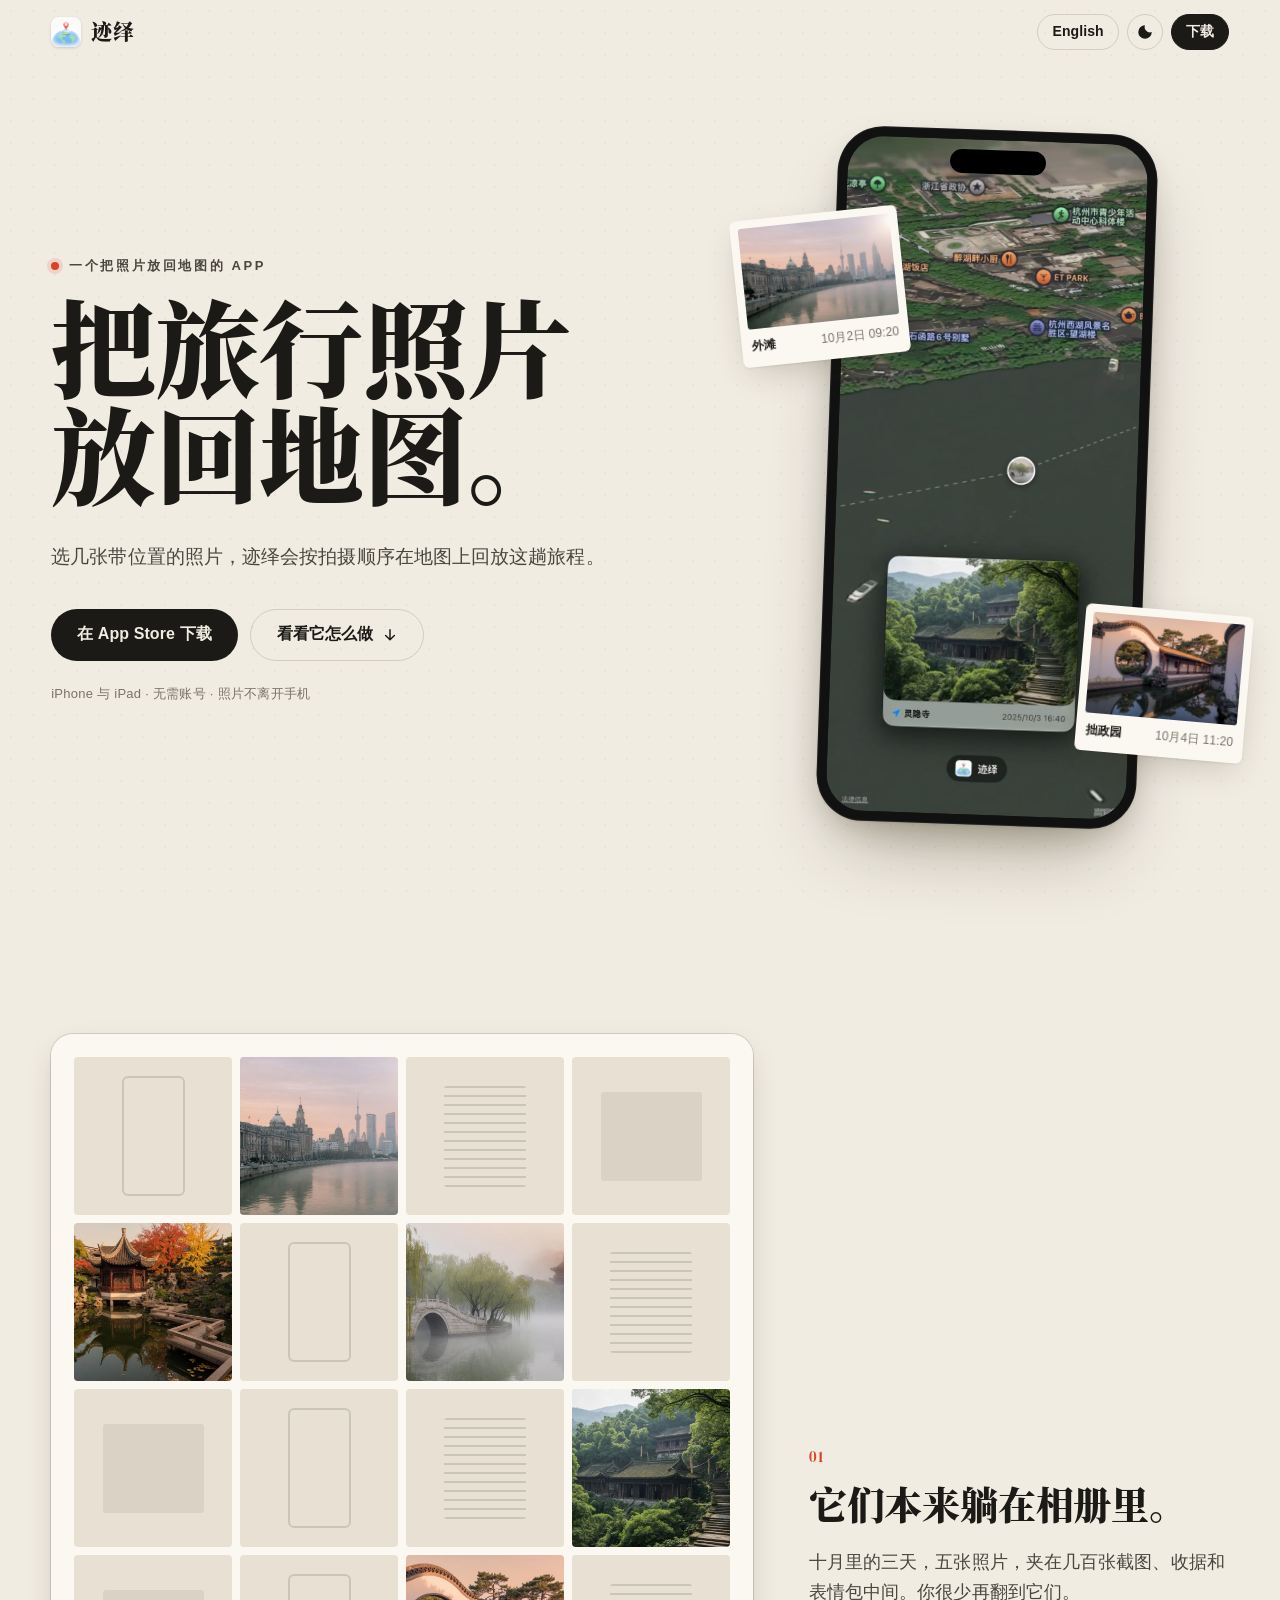
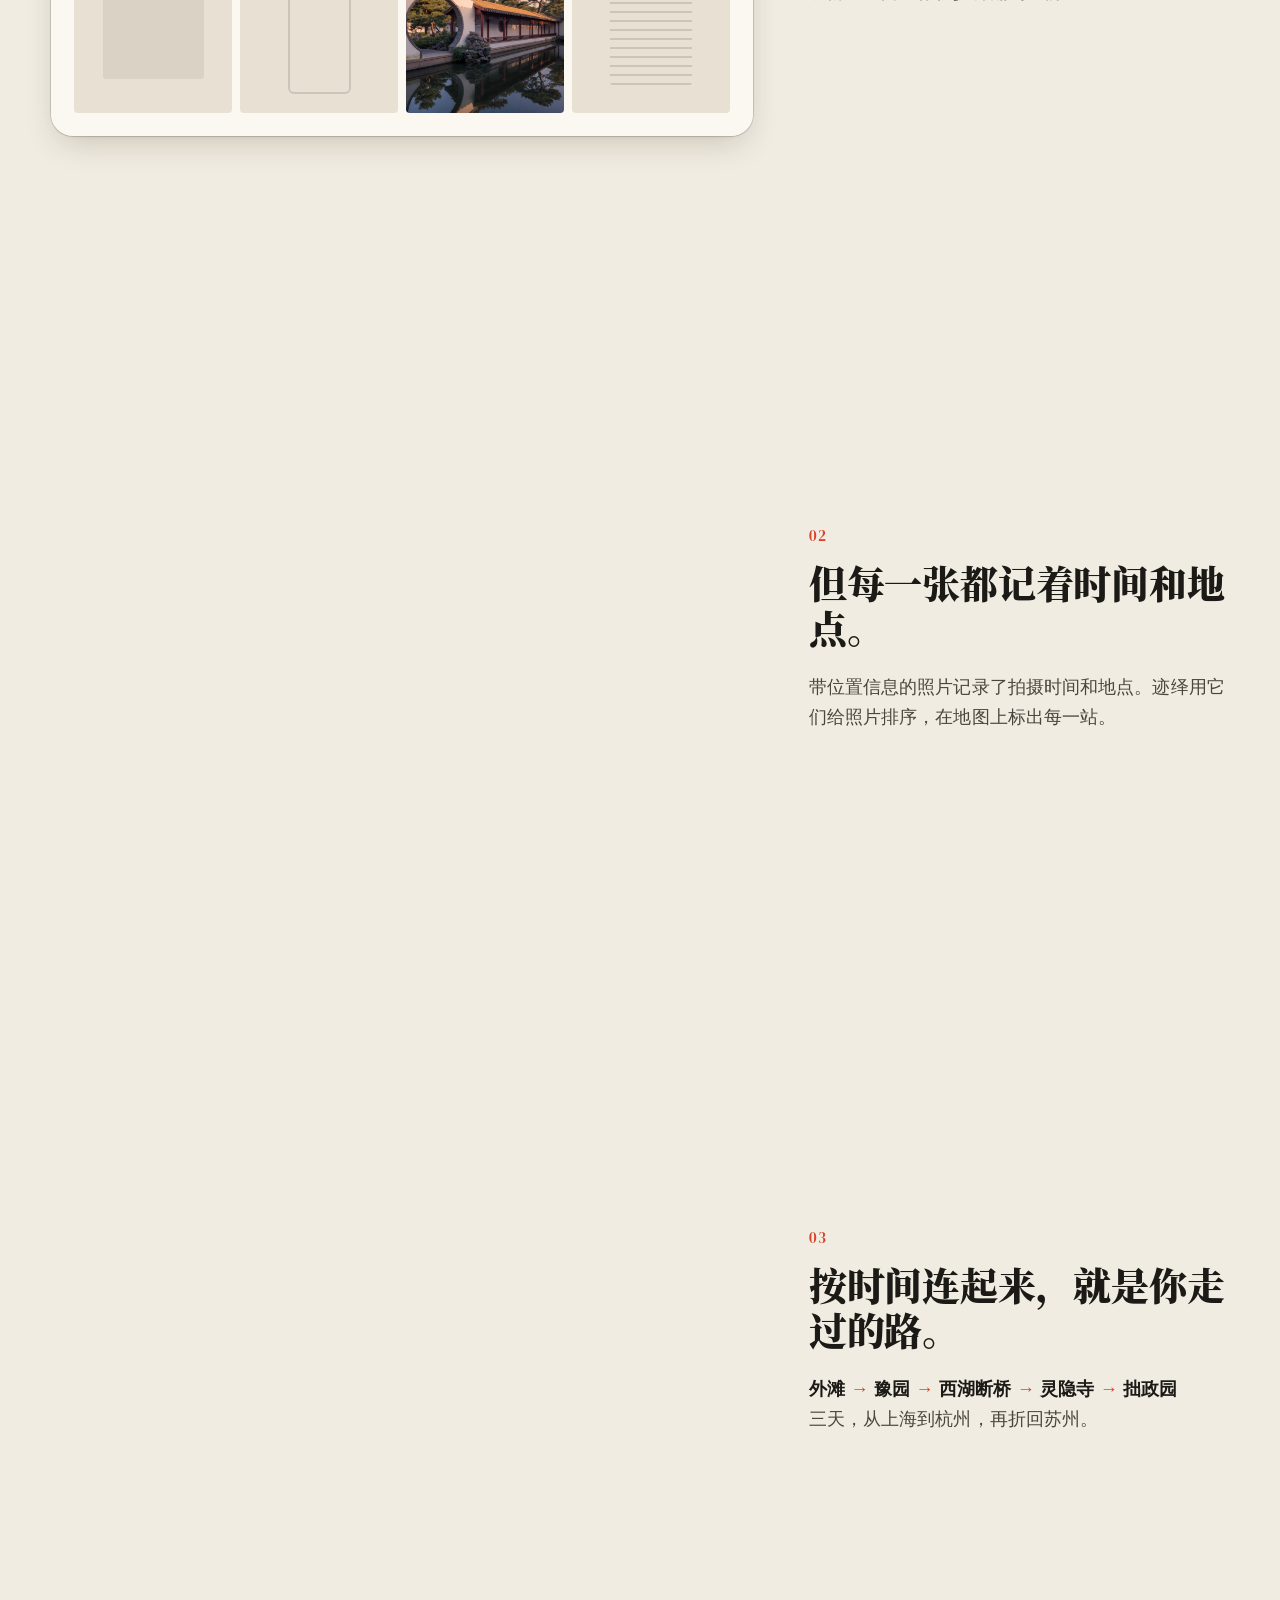
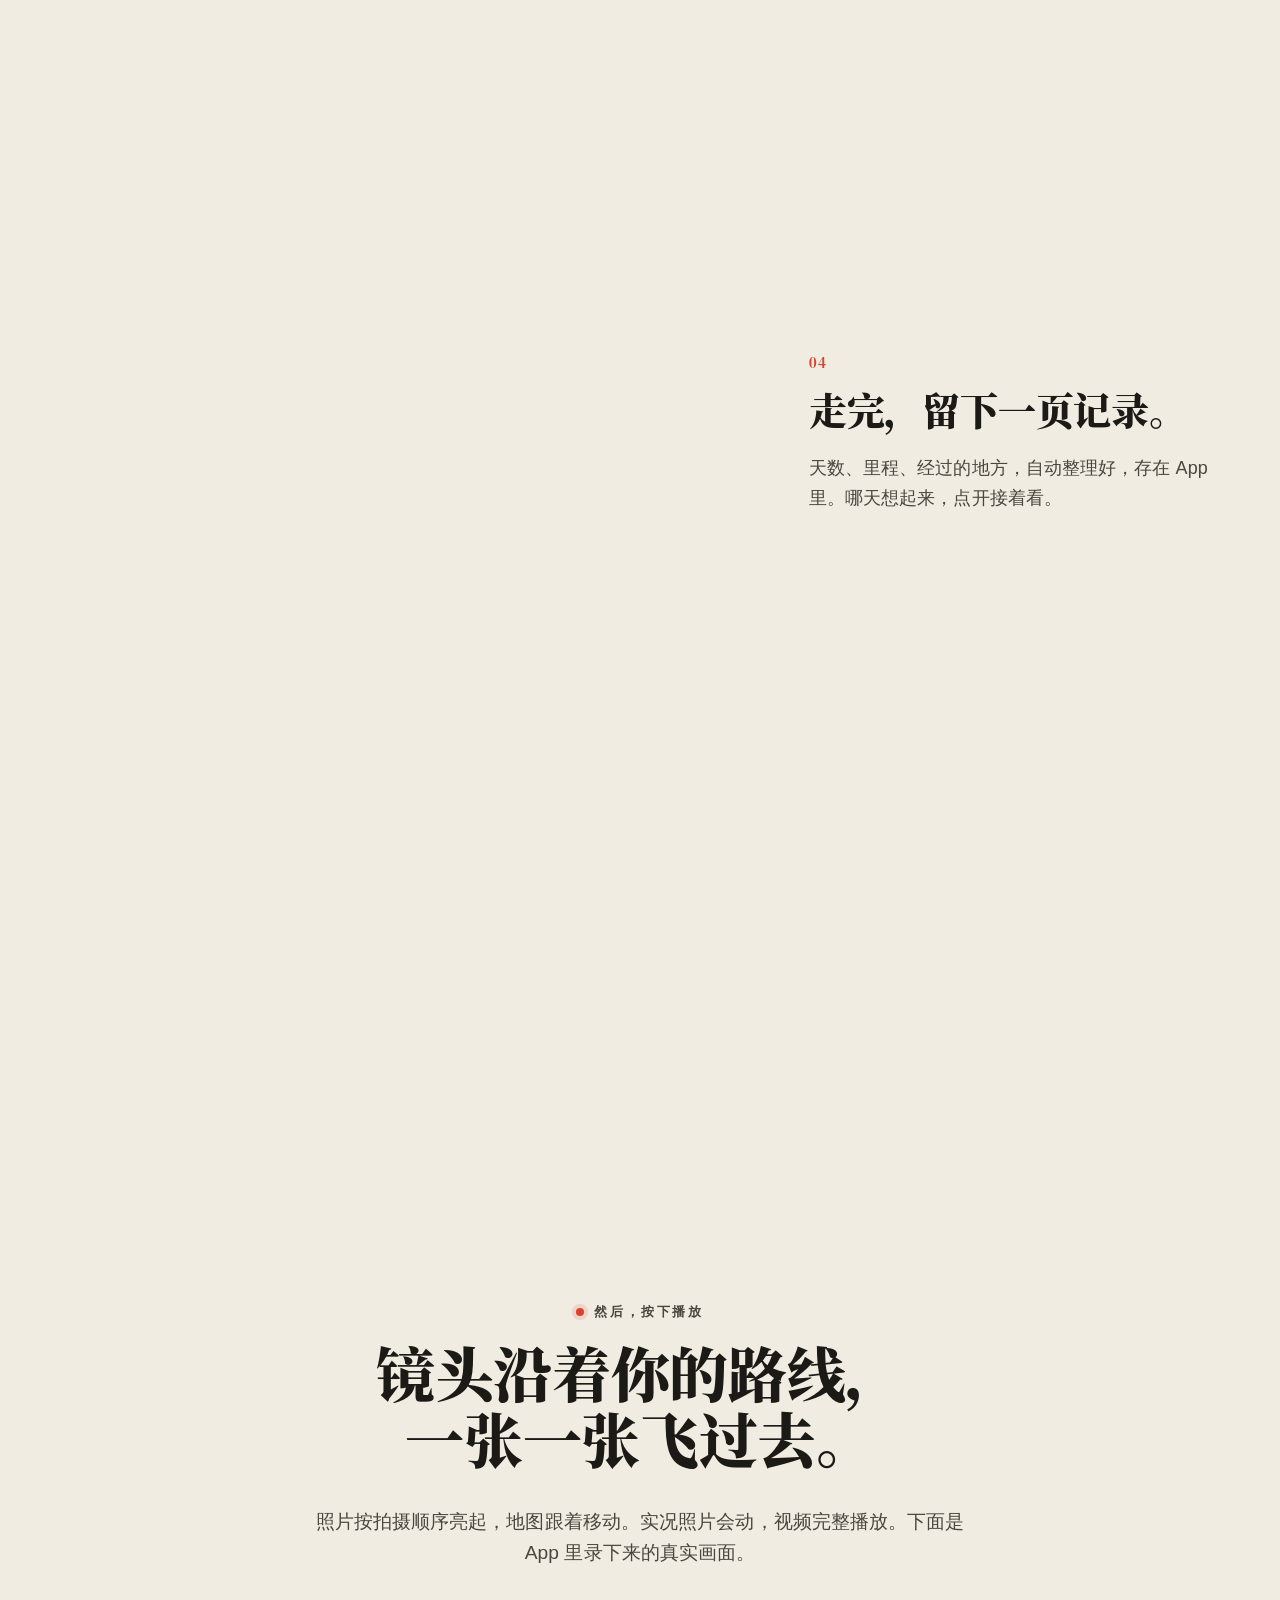
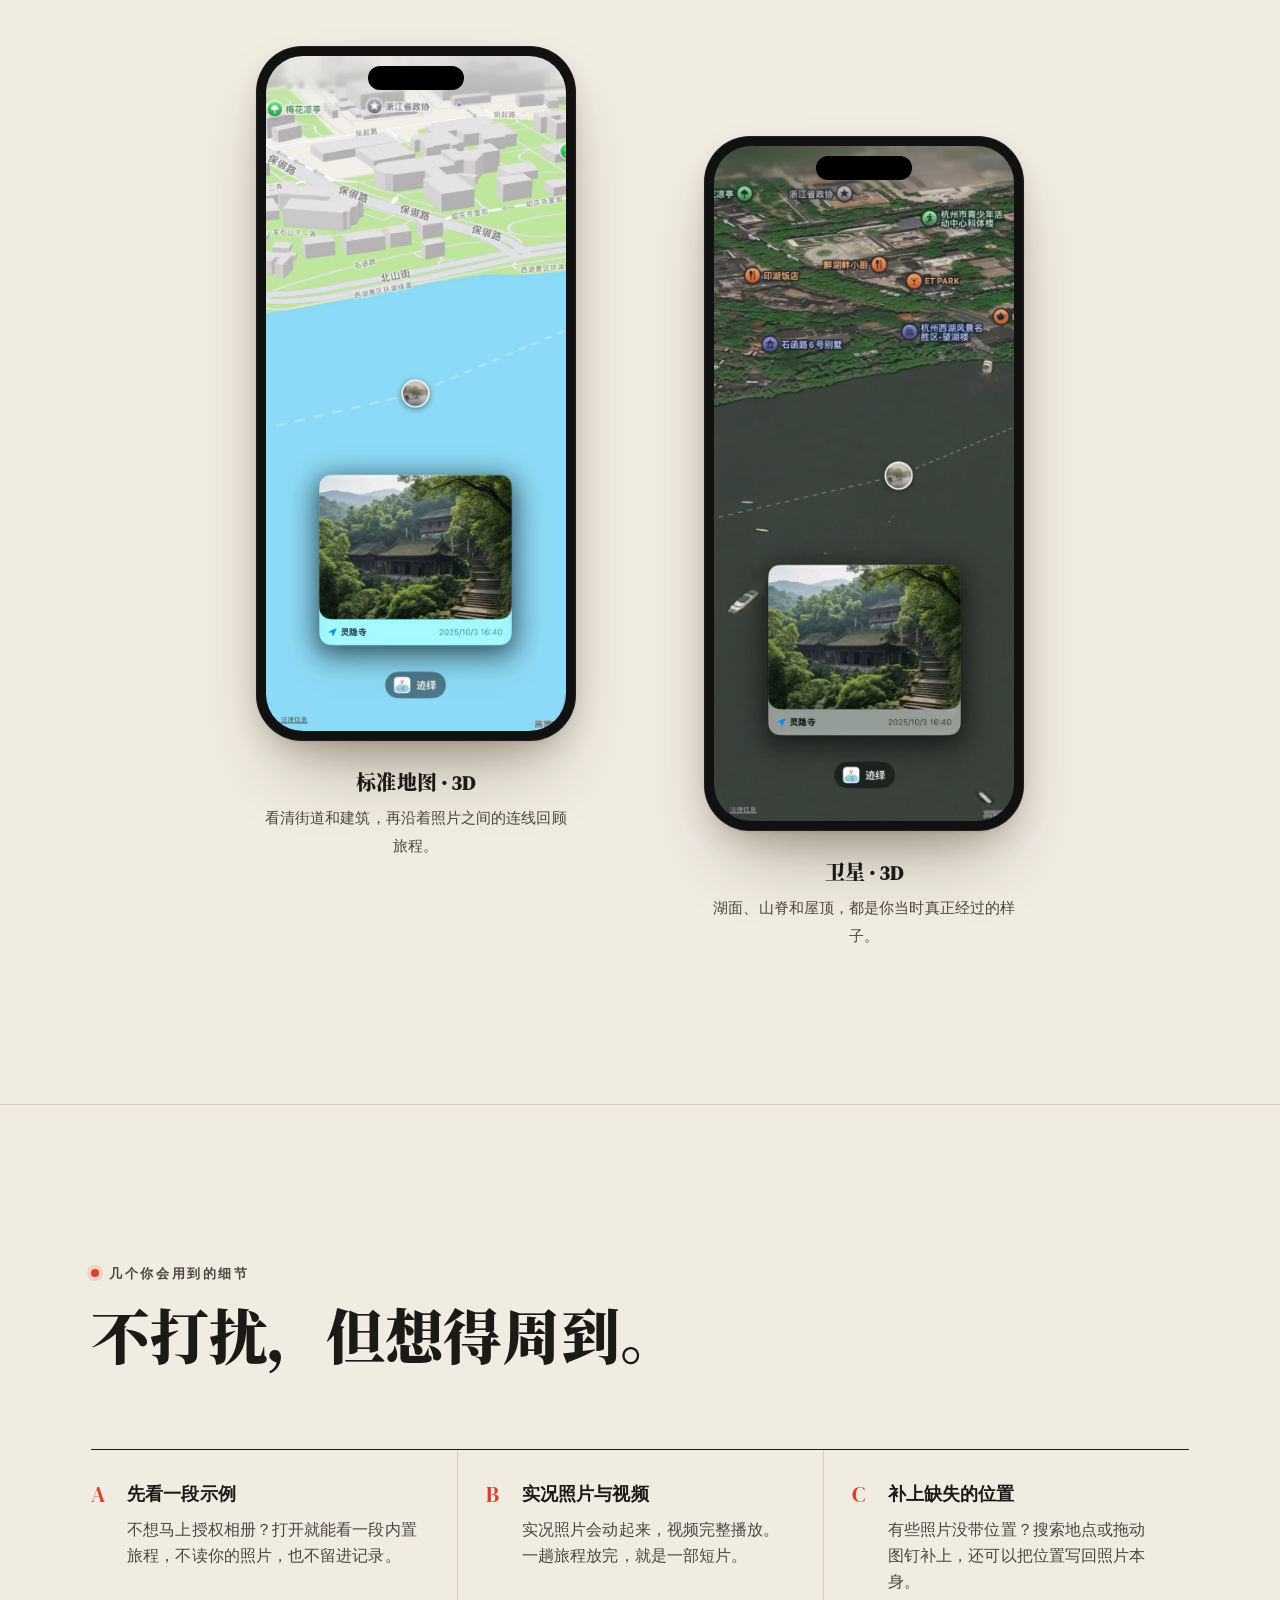
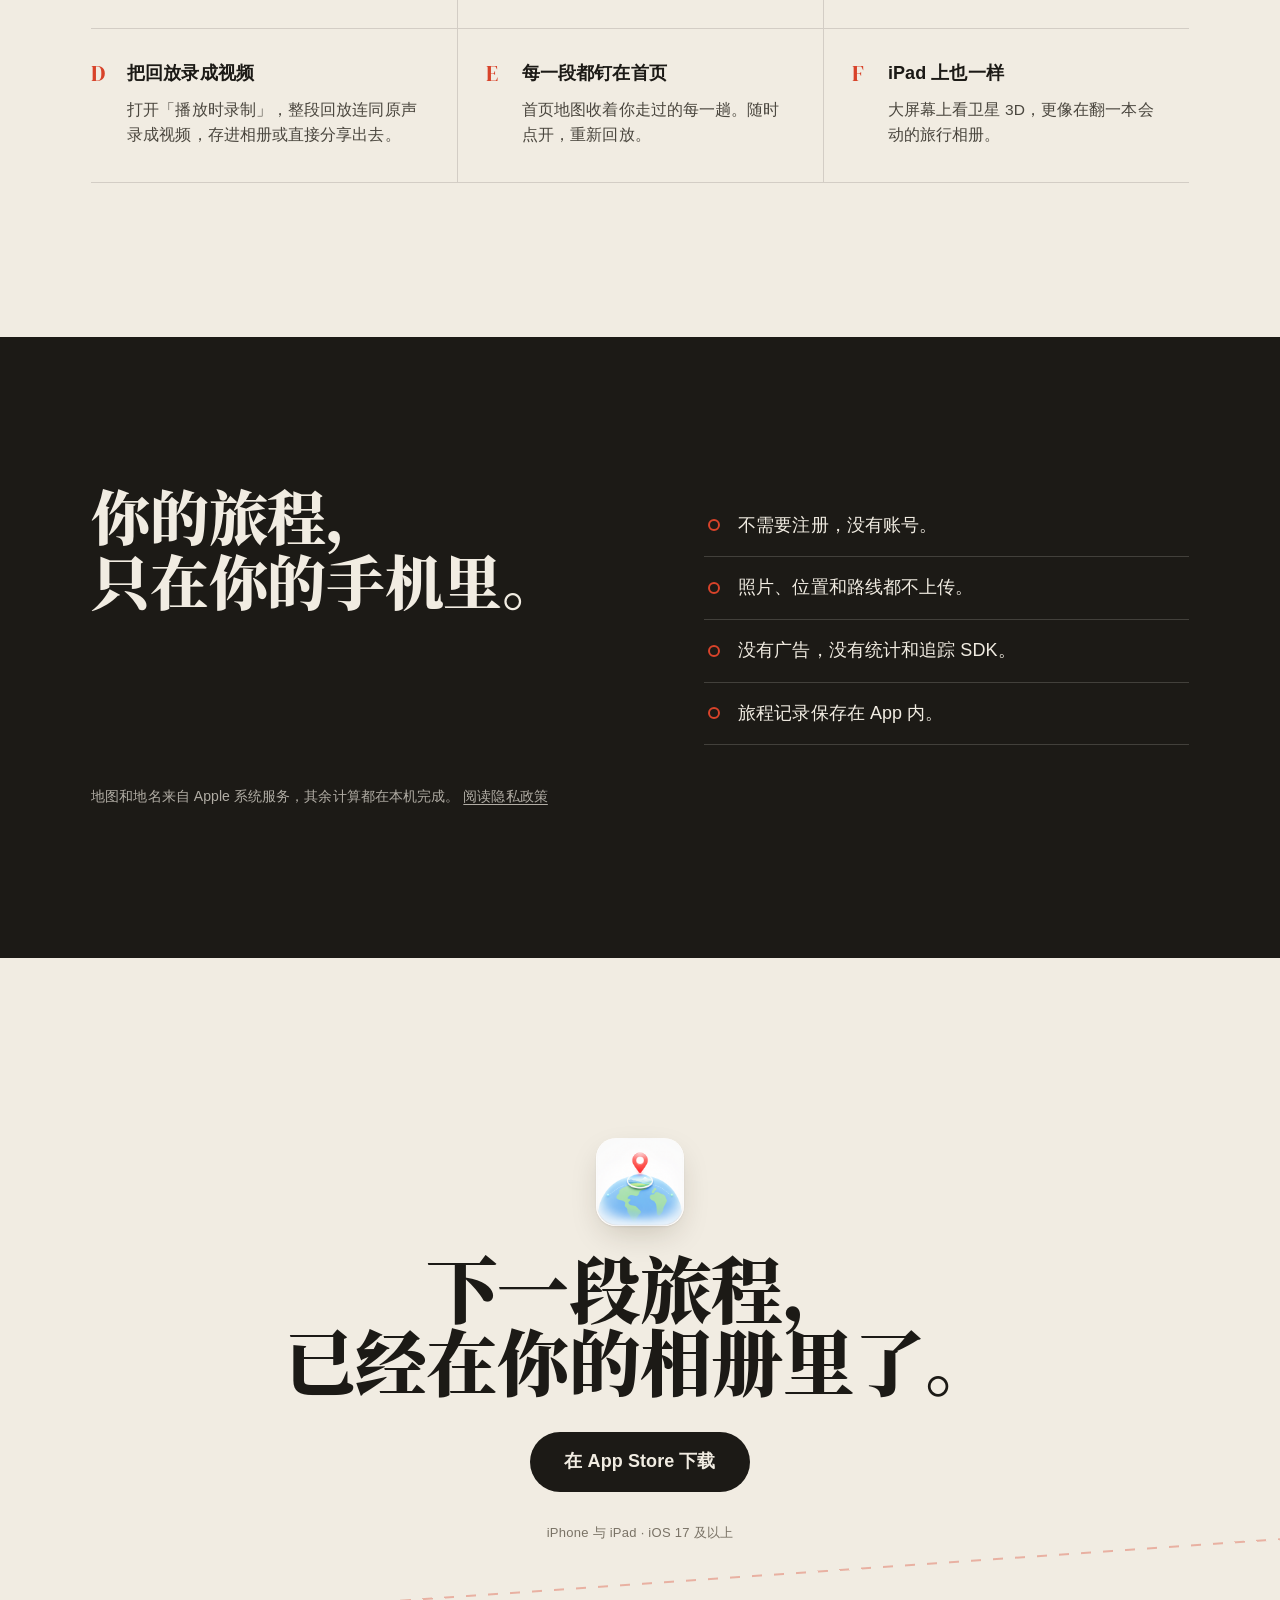
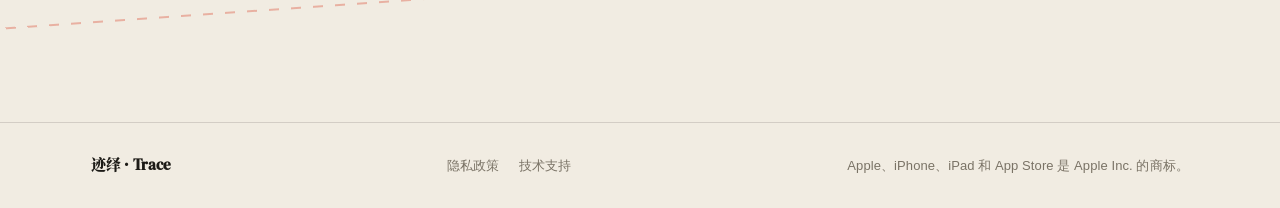
==== commit 03ea1565: "feat: 优化双语官网搜索与分享信息" ====
--- a/index.html
+++ b/index.html
@@ -3,12 +3,45 @@
 <head>
 <meta charset="utf-8">
 <meta name="viewport" content="width=device-width, initial-scale=1, viewport-fit=cover">
-<title>迹绎 Trace · 照片记得你去过哪里</title>
-<meta name="description" content="选几张带位置的照片，迹绎会按拍摄顺序在地图上回放这趟旅程。无需账号，没有广告。">
+<title>迹绎 Trace · 照片地图与旅行轨迹回放</title>
+<meta name="description" content="迹绎是适用于 iPhone 和 iPad 的照片地图 App。把旅行照片按拍摄顺序放回地图，用 3D 视角回放路线，还能播放实况照片并导出旅程视频。">
 <meta name="apple-itunes-app" content="app-id=6769310458">
-<meta property="og:title" content="迹绎 Trace · 照片记得你去过哪里">
-<meta property="og:description" content="把相册里的旅程，按拍摄顺序在地图上重新走一遍。">
-<meta property="og:image" content="assets/brand/og.jpg">
+<link rel="canonical" href="https://xfzz7.github.io/trace-site/">
+<link rel="alternate" hreflang="zh-Hans" href="https://xfzz7.github.io/trace-site/">
+<link rel="alternate" hreflang="en" href="https://xfzz7.github.io/trace-site/en/">
+<link rel="alternate" hreflang="x-default" href="https://xfzz7.github.io/trace-site/">
+<meta property="og:type" content="website">
+<meta property="og:site_name" content="迹绎 Trace">
+<meta property="og:url" content="https://xfzz7.github.io/trace-site/">
+<meta property="og:title" content="迹绎 Trace · 照片地图与旅行轨迹回放">
+<meta property="og:description" content="迹绎是适用于 iPhone 和 iPad 的照片地图 App。把旅行照片按拍摄顺序放回地图，用 3D 视角回放路线，还能播放实况照片并导出旅程视频。">
+<meta property="og:locale" content="zh_CN">
+<meta property="og:locale:alternate" content="en_US">
+<meta property="og:image" content="https://xfzz7.github.io/trace-site/assets/brand/og.jpg">
+<meta property="og:image:width" content="1200">
+<meta property="og:image:height" content="630">
+<meta property="og:image:alt" content="迹绎 Trace 将旅行照片沿拍摄路线显示在 3D 地图上">
+<meta name="twitter:card" content="summary_large_image">
+<meta name="twitter:title" content="迹绎 Trace · 照片地图与旅行轨迹回放">
+<meta name="twitter:description" content="迹绎是适用于 iPhone 和 iPad 的照片地图 App。把旅行照片按拍摄顺序放回地图，用 3D 视角回放路线，还能播放实况照片并导出旅程视频。">
+<meta name="twitter:image" content="https://xfzz7.github.io/trace-site/assets/brand/og.jpg">
+<meta name="twitter:image:alt" content="迹绎 Trace 将旅行照片沿拍摄路线显示在 3D 地图上">
+<script type="application/ld+json">
+{
+  "@context": "https://schema.org",
+  "@type": "MobileApplication",
+  "@id": "https://xfzz7.github.io/trace-site/#app",
+  "name": "迹绎 Trace",
+  "alternateName": "Trace",
+  "description": "迹绎是适用于 iPhone 和 iPad 的照片地图 App。把旅行照片按拍摄顺序放回地图，用 3D 视角回放路线，还能播放实况照片并导出旅程视频。",
+  "url": "https://xfzz7.github.io/trace-site/",
+  "inLanguage": "zh-Hans",
+  "operatingSystem": "iOS 17+, iPadOS 17+",
+  "applicationCategory": "MultimediaApplication",
+  "image": "https://xfzz7.github.io/trace-site/assets/brand/icon.png",
+  "installUrl": "https://apps.apple.com/cn/app/%E8%BF%B9%E7%BB%8E-%E7%85%A7%E7%89%87%E8%BD%A8%E8%BF%B9%E5%9B%BE/id6769310458"
+}
+</script>
 <meta name="theme-color" content="#f1ece2" media="(prefers-color-scheme: light)">
 <meta name="theme-color" content="#14130f" media="(prefers-color-scheme: dark)">
 <link rel="icon" href="favicon.ico" sizes="16x16 32x32 48x48">
@@ -18,11 +51,22 @@
 <link rel="stylesheet" href="css/site.css">
 <script>
   (function () {
-    var d = document.documentElement, q = new URLSearchParams(location.search), l, t;
-    try { l = q.get('lang') || localStorage.getItem('trace.lang'); t = localStorage.getItem('trace.theme'); } catch (e) {}
-    if (l !== 'zh' && l !== 'en') l = /^zh/i.test(navigator.language || '') ? 'zh' : 'en';
-    d.lang = l === 'zh' ? 'zh-Hans' : 'en'; d.dataset.lang = l;
-    if (t === 'light' || t === 'dark') d.dataset.theme = t;
+    var d = document.documentElement;
+    var url = new URL(location.href);
+    var requested = url.searchParams.get('lang');
+    if ((requested === 'zh' || requested === 'en') && requested !== 'zh') {
+      var alternate = new URL('en/', location.href);
+      url.searchParams.delete('lang');
+      alternate.search = url.search;
+      alternate.hash = url.hash;
+      location.replace(alternate);
+      return;
+    }
+    try {
+      var theme = localStorage.getItem('trace.theme');
+      if (theme === 'light' || theme === 'dark') d.dataset.theme = theme;
+      localStorage.setItem('trace.lang', 'zh');
+    } catch (e) {}
   })();
 </script>
 </head>
@@ -31,14 +75,14 @@
 <header class="nav">
   <a class="brand" href="#top" aria-label="迹绎 Trace">
     <img src="assets/brand/icon.png" alt="" width="30" height="30">
-    <span class="brand__word" data-t="brand">迹绎</span>
+    <span class="brand__word">迹绎</span>
   </a>
   <nav class="nav__tools">
-    <button class="tool" id="langBtn" type="button" aria-label="Switch language">EN</button>
-    <button class="tool tool--icon" id="themeBtn" type="button" aria-label="Toggle dark mode">
+    <a class="tool" id="langBtn" href="en/" lang="en" hreflang="en">English</a>
+    <button class="tool tool--icon" id="themeBtn" type="button" aria-label="切换外观">
       <svg viewBox="0 0 24 24" width="18" height="18" aria-hidden="true"><path d="M12 3a9 9 0 1 0 9 9A7 7 0 0 1 12 3z" fill="currentColor"/></svg>
     </button>
-    <a class="tool tool--solid" href="https://apps.apple.com/app/id6769310458" data-t="nav_get">下载</a>
+    <a class="tool tool--solid" href="https://apps.apple.com/cn/app/%E8%BF%B9%E7%BB%8E-%E7%85%A7%E7%89%87%E8%BD%A8%E8%BF%B9%E5%9B%BE/id6769310458">下载</a>
   </nav>
 </header>
 
@@ -47,29 +91,29 @@
 <!-- ============ HERO ============ -->
 <section class="hero">
   <div class="hero__copy">
-    <p class="kicker"><span class="dot"></span><span data-t="hero_kicker">一个把照片放回地图的 App</span></p>
-    <h1 class="display" data-t="hero_title" data-html>照片记得<br>你去过哪里。</h1>
-    <p class="lede" data-t="hero_lede">选几张带位置的照片，迹绎会按拍摄顺序在地图上回放这趟旅程。</p>
+    <p class="kicker"><span class="dot"></span><span>一个把照片放回地图的 App</span></p>
+    <h1 class="display">把旅行照片<br>放回地图。</h1>
+    <p class="lede">选几张带位置的照片，迹绎会按拍摄顺序在地图上回放这趟旅程。</p>
     <div class="cta">
-      <a class="btn btn--ink" href="https://apps.apple.com/app/id6769310458"><span data-t="cta_store">在 App Store 下载</span></a>
-      <a class="btn btn--line" href="#journey"><span data-t="cta_how">看看它怎么做</span><svg viewBox="0 0 16 16" width="14" height="14" aria-hidden="true"><path d="M8 2v11M3 8.500l5 5 5-5" fill="none" stroke="currentColor" stroke-width="1.700" stroke-linecap="round" stroke-linejoin="round"/></svg></a>
-    </div>
-    <p class="fine" data-t="hero_fine">iPhone 与 iPad · 无需账号 · 照片不离开手机</p>
+      <a class="btn btn--ink" href="https://apps.apple.com/cn/app/%E8%BF%B9%E7%BB%8E-%E7%85%A7%E7%89%87%E8%BD%A8%E8%BF%B9%E5%9B%BE/id6769310458"><span>在 App Store 下载</span></a>
+      <a class="btn btn--line" href="#journey"><span>看看它怎么做</span><svg viewBox="0 0 16 16" width="14" height="14" aria-hidden="true"><path d="M8 2v11M3 8.500l5 5 5-5" fill="none" stroke="currentColor" stroke-width="1.700" stroke-linecap="round" stroke-linejoin="round"/></svg></a>
+    </div>
+    <p class="fine">iPhone 与 iPad · 无需账号 · 照片不离开手机</p>
   </div>
 
   <div class="hero__visual">
     <div class="phone phone--hero">
       <div class="phone__screen">
-        <video class="vid" data-src="sat" muted loop playsinline preload="metadata" poster="assets/video/zh-sat.jpg"></video>
+        <video class="vid" muted loop playsinline preload="metadata" poster="assets/video/zh-sat.jpg" src="assets/video/zh-sat.mp4" aria-label="迹绎在地图上回放一段旅程"></video>
       </div>
     </div>
     <figure class="stamp stamp--a">
-      <img data-photo="0" alt="">
-      <figcaption><b data-stop-name="0"></b><span data-stop-time="0"></span></figcaption>
+      <img src="assets/photos/bund.jpg" alt="外滩">
+      <figcaption><b>外滩</b><span>10月2日 09:20</span></figcaption>
     </figure>
     <figure class="stamp stamp--b">
-      <img data-photo="4" alt="">
-      <figcaption><b data-stop-name="4"></b><span data-stop-time="4"></span></figcaption>
+      <img src="assets/photos/zhuozheng.jpg" alt="拙政园">
+      <figcaption><b>拙政园</b><span>10月4日 11:20</span></figcaption>
     </figure>
   </div>
 </section>
@@ -83,14 +127,14 @@
       <div class="ticker" id="ticker"><span class="ticker__day" id="tickerDay"></span><span class="ticker__place" id="tickerPlace"></span></div>
       <div class="ticket" id="ticket">
         <div class="ticket__top">
-          <span class="ticket__label" data-t="ticket_label">旅程记录</span>
+          <span class="ticket__label">旅程记录</span>
           <b class="ticket__title" data-trip="title"></b>
           <span class="ticket__dates" data-trip="dates"></span>
         </div>
         <div class="ticket__stats">
-          <div><b data-trip="days"></b><span data-t="u_days">天</span></div>
+          <div><b data-trip="days"></b><span>天</span></div>
           <div><b data-trip="dist"></b><span data-trip="unit"></span></div>
-          <div><b>5</b><span data-t="u_moments">个瞬间</span></div>
+          <div><b>5</b><span>个瞬间</span></div>
         </div>
         <div class="ticket__strip" id="ticketStrip"></div>
       </div>
@@ -100,23 +144,23 @@
   <div class="journey__steps">
     <article class="beat" data-beat="0">
       <span class="beat__n">01</span>
-      <h2 class="title" data-t="b1_t">它们本来躺在相册里。</h2>
-      <p data-t="b1_p">十月里的三天，五张照片，夹在几百张截图、收据和表情包中间。你很少再翻到它们。</p>
+      <h2 class="title">它们本来躺在相册里。</h2>
+      <p>十月里的三天，五张照片，夹在几百张截图、收据和表情包中间。你很少再翻到它们。</p>
     </article>
     <article class="beat" data-beat="1">
       <span class="beat__n">02</span>
-      <h2 class="title" data-t="b2_t">但每一张都记着时间和地点。</h2>
-      <p data-t="b2_p">带位置信息的照片记录了拍摄时间和地点。迹绎用它们给照片排序，在地图上标出每一站。</p>
+      <h2 class="title">但每一张都记着时间和地点。</h2>
+      <p>带位置信息的照片记录了拍摄时间和地点。迹绎用它们给照片排序，在地图上标出每一站。</p>
     </article>
     <article class="beat" data-beat="2">
       <span class="beat__n">03</span>
-      <h2 class="title" data-t="b3_t">按时间连起来，就是你走过的路。</h2>
-      <p data-t="b3_p" class="beat__route"></p>
+      <h2 class="title">按时间连起来，就是你走过的路。</h2>
+      <p class="beat__route"><b>外滩</b><i>→</i><b>豫园</b><i>→</i><b>西湖断桥</b><i>→</i><b>灵隐寺</b><i>→</i><b>拙政园</b><br>三天，从上海到杭州，再折回苏州。</p>
     </article>
     <article class="beat" data-beat="3">
       <span class="beat__n">04</span>
-      <h2 class="title" data-t="b4_t">走完，留下一页记录。</h2>
-      <p data-t="b4_p">天数、里程、经过的地方，自动整理好，存在 App 里。哪天想起来，点开接着看。</p>
+      <h2 class="title">走完，留下一页记录。</h2>
+      <p>天数、里程、经过的地方，自动整理好，存在 App 里。哪天想起来，点开接着看。</p>
     </article>
   </div>
 </section>
@@ -125,23 +169,23 @@
 <section class="play" id="play">
   <div class="wrap">
     <header class="sec-head">
-      <p class="kicker"><span class="dot"></span><span data-t="play_kicker">然后，按下播放</span></p>
-      <h2 class="title title--xl" data-t="play_t">镜头沿着你的路线，<br>一张一张飞过去。</h2>
-      <p class="lede" data-t="play_p">照片按拍摄顺序亮起，地图跟着移动。实况照片会动，视频完整播放。下面是 App 里录下来的真实画面。</p>
+      <p class="kicker"><span class="dot"></span><span>然后，按下播放</span></p>
+      <h2 class="title title--xl">镜头沿着你的路线，<br>一张一张飞过去。</h2>
+      <p class="lede">照片按拍摄顺序亮起，地图跟着移动。实况照片会动，视频完整播放。下面是 App 里录下来的真实画面。</p>
     </header>
 
     <div class="duo">
       <figure class="duo__item">
         <div class="phone">
-          <div class="phone__screen"><video class="vid" data-src="std" muted loop playsinline preload="none"></video></div>
-        </div>
-        <figcaption><b data-t="std_t">标准地图 · 3D</b><span data-t="std_p">看清街道和建筑，再沿着照片之间的连线回顾旅程。</span></figcaption>
+          <div class="phone__screen"><video class="vid" muted loop playsinline preload="none" poster="assets/video/zh-std.jpg" src="assets/video/zh-std.mp4" aria-label="迹绎在地图上回放一段旅程"></video></div>
+        </div>
+        <figcaption><b>标准地图 · 3D</b><span>看清街道和建筑，再沿着照片之间的连线回顾旅程。</span></figcaption>
       </figure>
       <figure class="duo__item">
         <div class="phone">
-          <div class="phone__screen"><video class="vid" data-src="sat" muted loop playsinline preload="none"></video></div>
-        </div>
-        <figcaption><b data-t="sat_t">卫星 · 3D</b><span data-t="sat_p">湖面、山脊和屋顶，都是你当时真正经过的样子。</span></figcaption>
+          <div class="phone__screen"><video class="vid" muted loop playsinline preload="none" poster="assets/video/zh-sat.jpg" src="assets/video/zh-sat.mp4" aria-label="迹绎在地图上回放一段旅程"></video></div>
+        </div>
+        <figcaption><b>卫星 · 3D</b><span>湖面、山脊和屋顶，都是你当时真正经过的样子。</span></figcaption>
       </figure>
     </div>
   </div>
@@ -151,34 +195,34 @@
 <section class="details" id="details">
   <div class="wrap">
     <header class="sec-head sec-head--left">
-      <p class="kicker"><span class="dot"></span><span data-t="det_kicker">几个你会用到的细节</span></p>
-      <h2 class="title title--xl" data-t="det_t">不打扰，但想得周到。</h2>
+      <p class="kicker"><span class="dot"></span><span>几个你会用到的细节</span></p>
+      <h2 class="title title--xl">不打扰，但想得周到。</h2>
     </header>
 
     <ol class="ledger">
       <li>
         <span class="ledger__n">A</span>
-        <div><h3 data-t="d1_t">先看一段示例</h3><p data-t="d1_p">不想马上授权相册？打开就能看一段内置旅程，不读你的照片，也不留进记录。</p></div>
+        <div><h3>先看一段示例</h3><p>不想马上授权相册？打开就能看一段内置旅程，不读你的照片，也不留进记录。</p></div>
       </li>
       <li>
         <span class="ledger__n">B</span>
-        <div><h3 data-t="d2_t">实况照片与视频</h3><p data-t="d2_p">实况照片会动起来，视频完整播放。一趟旅程放完，就是一部短片。</p></div>
+        <div><h3>实况照片与视频</h3><p>实况照片会动起来，视频完整播放。一趟旅程放完，就是一部短片。</p></div>
       </li>
       <li>
         <span class="ledger__n">C</span>
-        <div><h3 data-t="d3_t">补上缺失的位置</h3><p data-t="d3_p">有些照片没带位置？搜索地点或拖动图钉补上，还可以把位置写回照片本身。</p></div>
+        <div><h3>补上缺失的位置</h3><p>有些照片没带位置？搜索地点或拖动图钉补上，还可以把位置写回照片本身。</p></div>
       </li>
       <li>
         <span class="ledger__n">D</span>
-        <div><h3><span data-t="d4_t">把回放录成视频</span></h3><p data-t="d4_p">打开「播放时录制」，整段回放连同原声录成视频，存进相册或直接分享出去。</p></div>
+        <div><h3><span>把回放录成视频</span></h3><p>打开「播放时录制」，整段回放连同原声录成视频，存进相册或直接分享出去。</p></div>
       </li>
       <li>
         <span class="ledger__n">E</span>
-        <div><h3 data-t="d5_t">每一段都钉在首页</h3><p data-t="d5_p">首页地图收着你走过的每一趟。随时点开，重新回放。</p></div>
+        <div><h3>每一段都钉在首页</h3><p>首页地图收着你走过的每一趟。随时点开，重新回放。</p></div>
       </li>
       <li>
         <span class="ledger__n">F</span>
-        <div><h3 data-t="d6_t">iPad 上也一样</h3><p data-t="d6_p">大屏幕上看卫星 3D，更像在翻一本会动的旅行相册。</p></div>
+        <div><h3>iPad 上也一样</h3><p>大屏幕上看卫星 3D，更像在翻一本会动的旅行相册。</p></div>
       </li>
     </ol>
   </div>
@@ -187,14 +231,14 @@
 <!-- ============ PRIVACY ============ -->
 <section class="privacy" id="privacy">
   <div class="wrap privacy__in">
-    <h2 class="title title--xl" data-t="pv_t">你的旅程，<br>只在你的手机里。</h2>
+    <h2 class="title title--xl">你的旅程，<br>只在你的手机里。</h2>
     <ul class="vows">
-      <li data-t="pv_1">不需要注册，没有账号。</li>
-      <li data-t="pv_2">照片、位置和路线都不上传。</li>
-      <li data-t="pv_3">没有广告，没有统计和追踪 SDK。</li>
-      <li data-t="pv_4">旅程记录保存在 App 内。</li>
+      <li>不需要注册，没有账号。</li>
+      <li>照片、位置和路线都不上传。</li>
+      <li>没有广告，没有统计和追踪 SDK。</li>
+      <li>旅程记录保存在 App 内。</li>
     </ul>
-    <p class="privacy__note"><span data-t="pv_note">地图和地名来自 Apple 系统服务，其余计算都在本机完成。</span> <a href="legal/privacy-policy.html" data-t="pv_link">阅读隐私政策</a></p>
+    <p class="privacy__note"><span>地图和地名来自 Apple 系统服务，其余计算都在本机完成。</span> <a href="legal/privacy-policy.html">阅读隐私政策</a></p>
   </div>
 </section>
 
@@ -202,9 +246,9 @@
 <section class="final" id="download">
   <div class="wrap final__in">
     <img class="final__icon" src="assets/brand/icon.png" alt="" width="88" height="88">
-    <h2 class="display display--md" data-t="final_t" data-html>下一段旅程，<br>已经在你的相册里了。</h2>
-    <a class="btn btn--ink btn--lg" href="https://apps.apple.com/app/id6769310458"><span data-t="cta_store">在 App Store 下载</span></a>
-    <p class="fine" data-t="final_fine">iPhone 与 iPad · iOS 17 及以上</p>
+    <h2 class="display display--md">下一段旅程，<br>已经在你的相册里了。</h2>
+    <a class="btn btn--ink btn--lg" href="https://apps.apple.com/cn/app/%E8%BF%B9%E7%BB%8E-%E7%85%A7%E7%89%87%E8%BD%A8%E8%BF%B9%E5%9B%BE/id6769310458"><span>在 App Store 下载</span></a>
+    <p class="fine">iPhone 与 iPad · iOS 17 及以上</p>
   </div>
 </section>
 
@@ -213,8 +257,8 @@
 <footer class="foot">
   <div class="wrap foot__in">
     <span class="foot__brand">迹绎 · Trace</span>
-    <span class="foot__links"><a href="legal/privacy-policy.html" data-t="ft_privacy">隐私政策</a><a href="legal/support.html" data-t="ft_support">技术支持</a></span>
-    <span class="foot__tm" data-t="ft_tm">Apple、iPhone、iPad 和 App Store 是 Apple Inc. 的商标。</span>
+    <span class="foot__links"><a href="legal/privacy-policy.html">隐私政策</a><a href="legal/support.html">技术支持</a></span>
+    <span class="foot__tm">Apple、iPhone、iPad 和 App Store 是 Apple Inc. 的商标。</span>
   </div>
 </footer>
 
